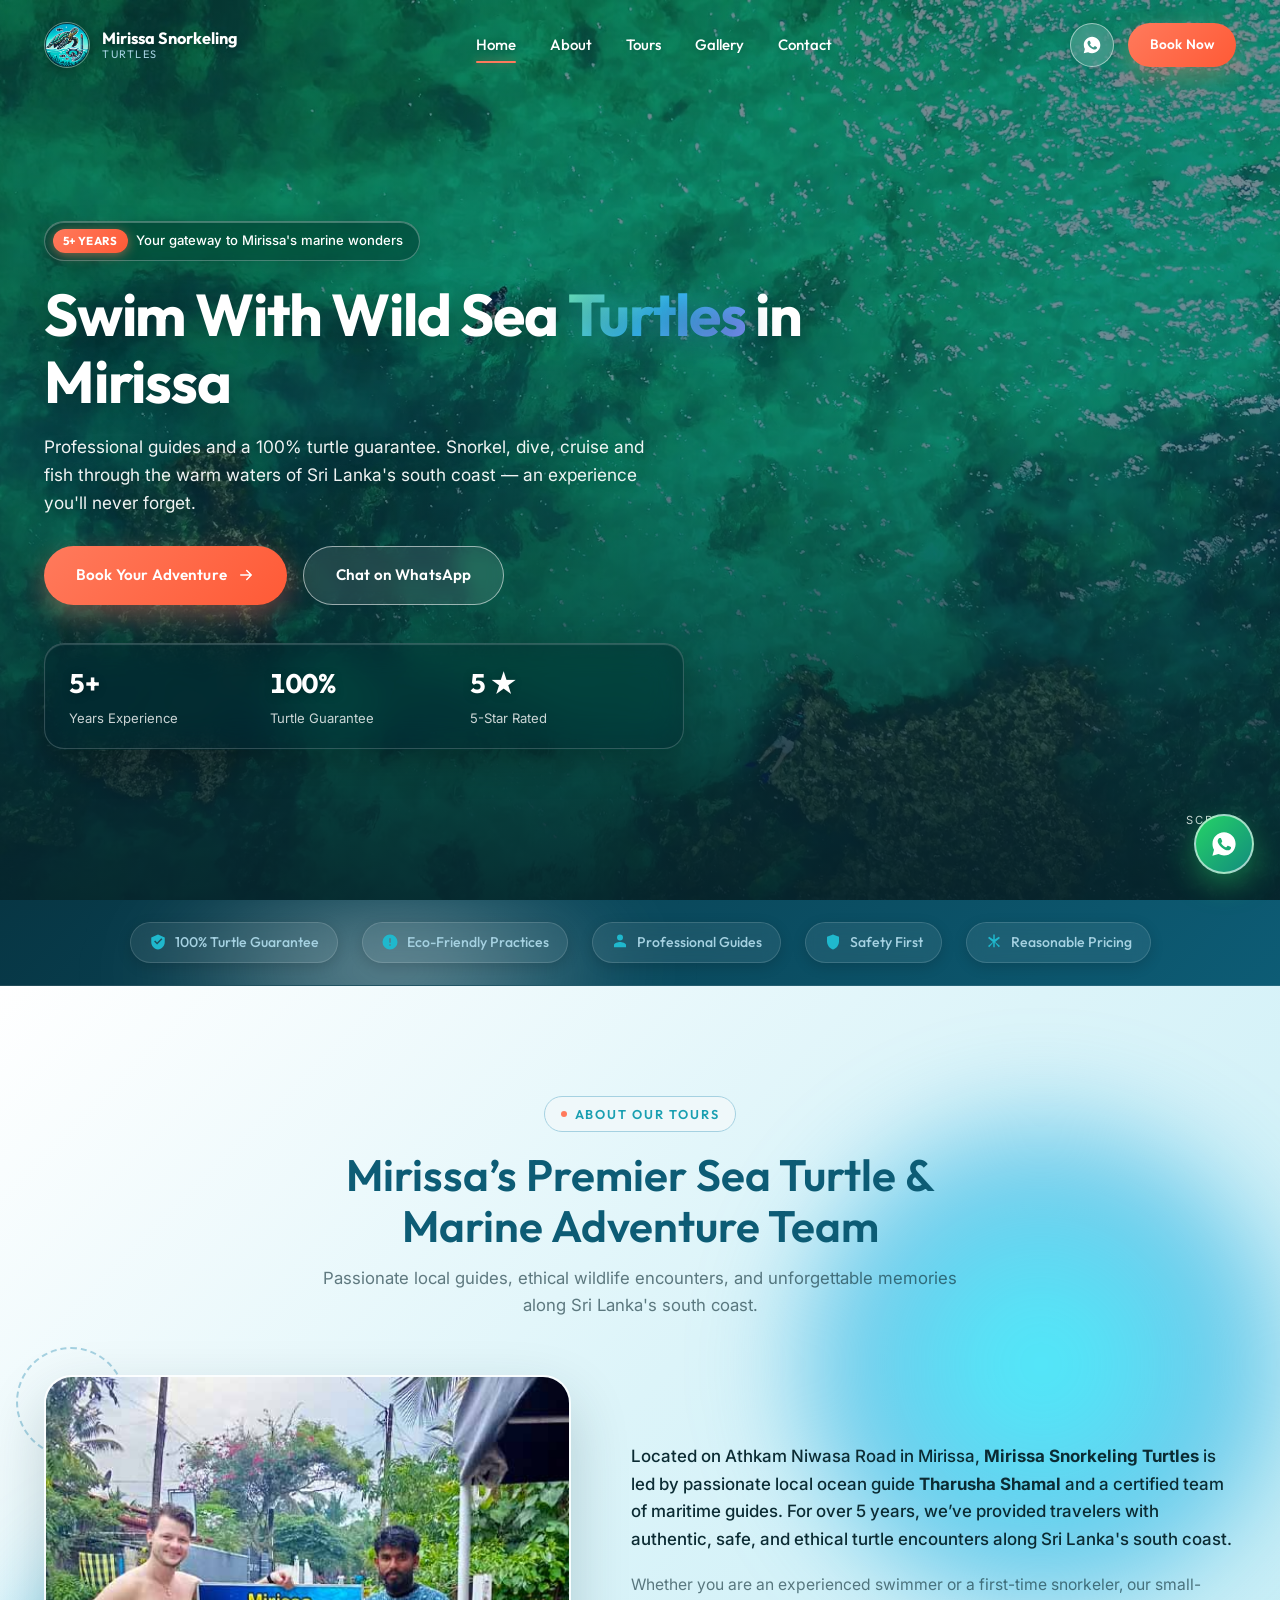
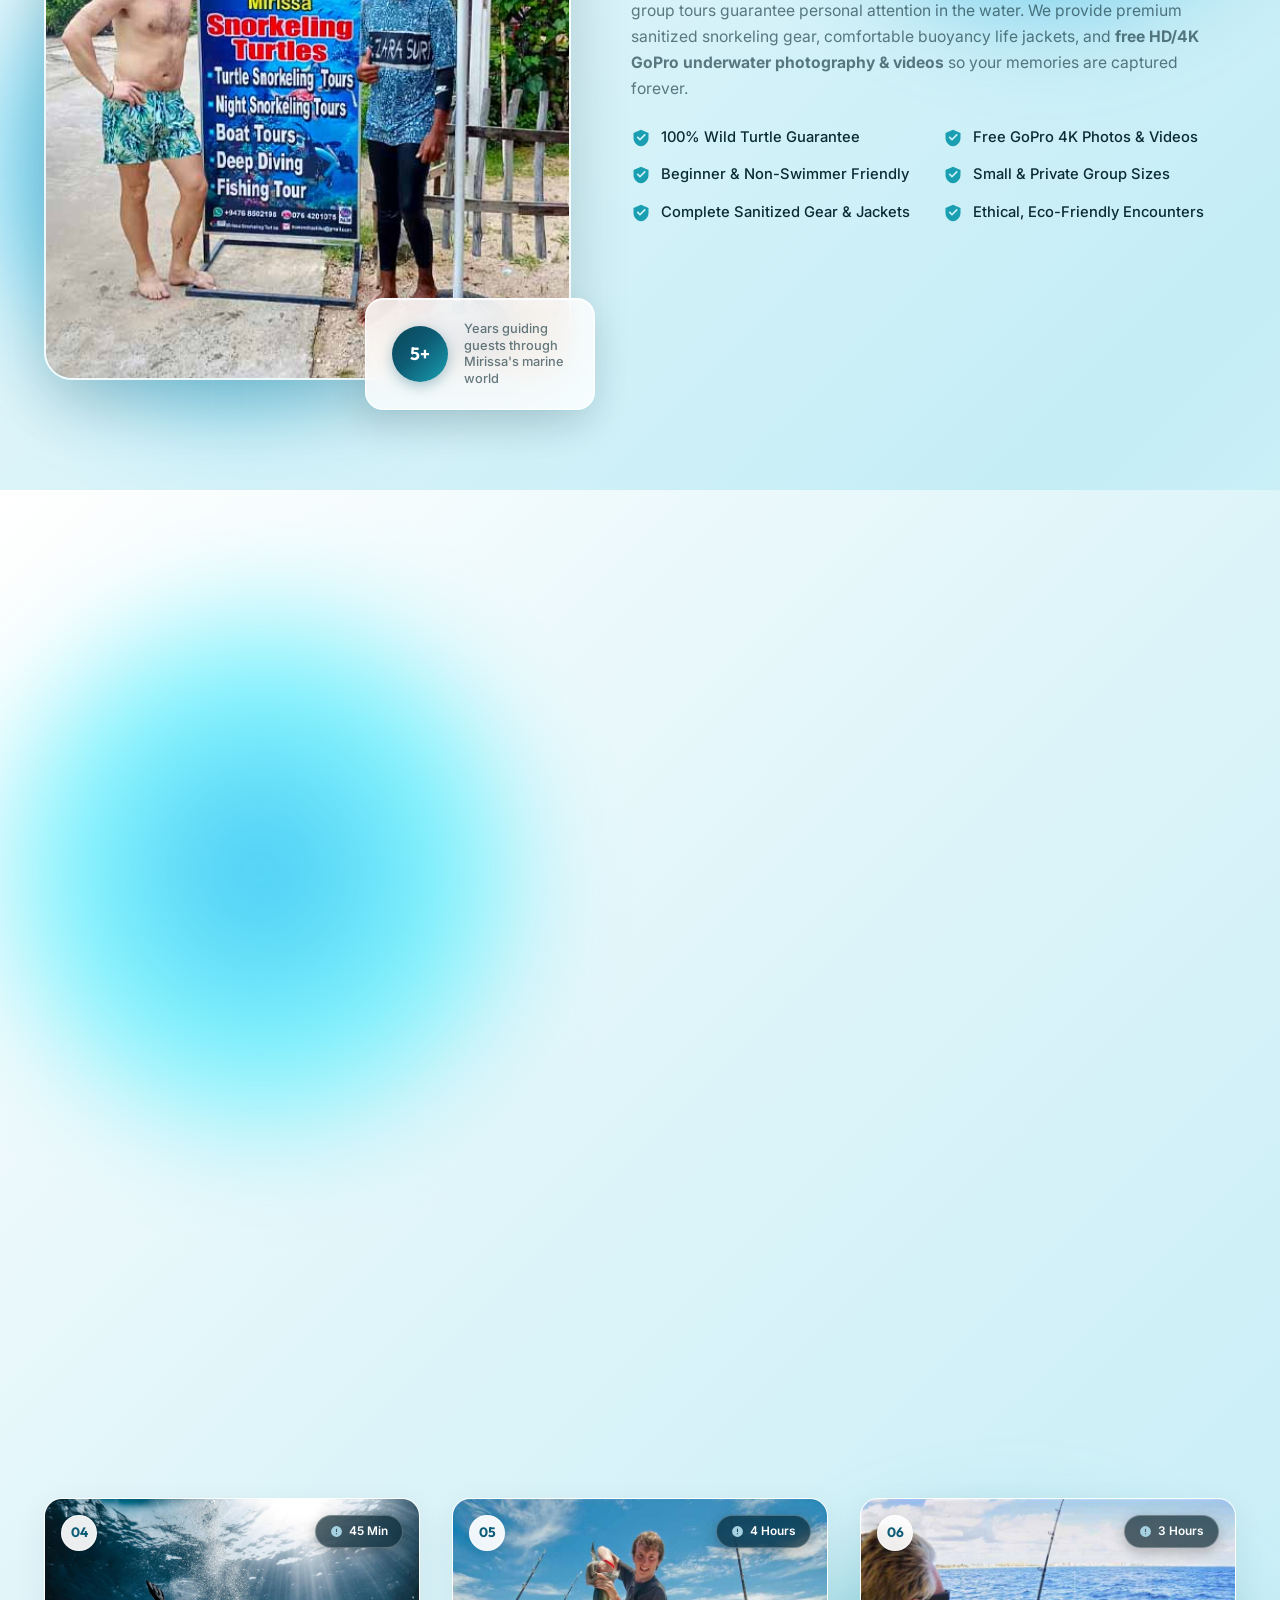
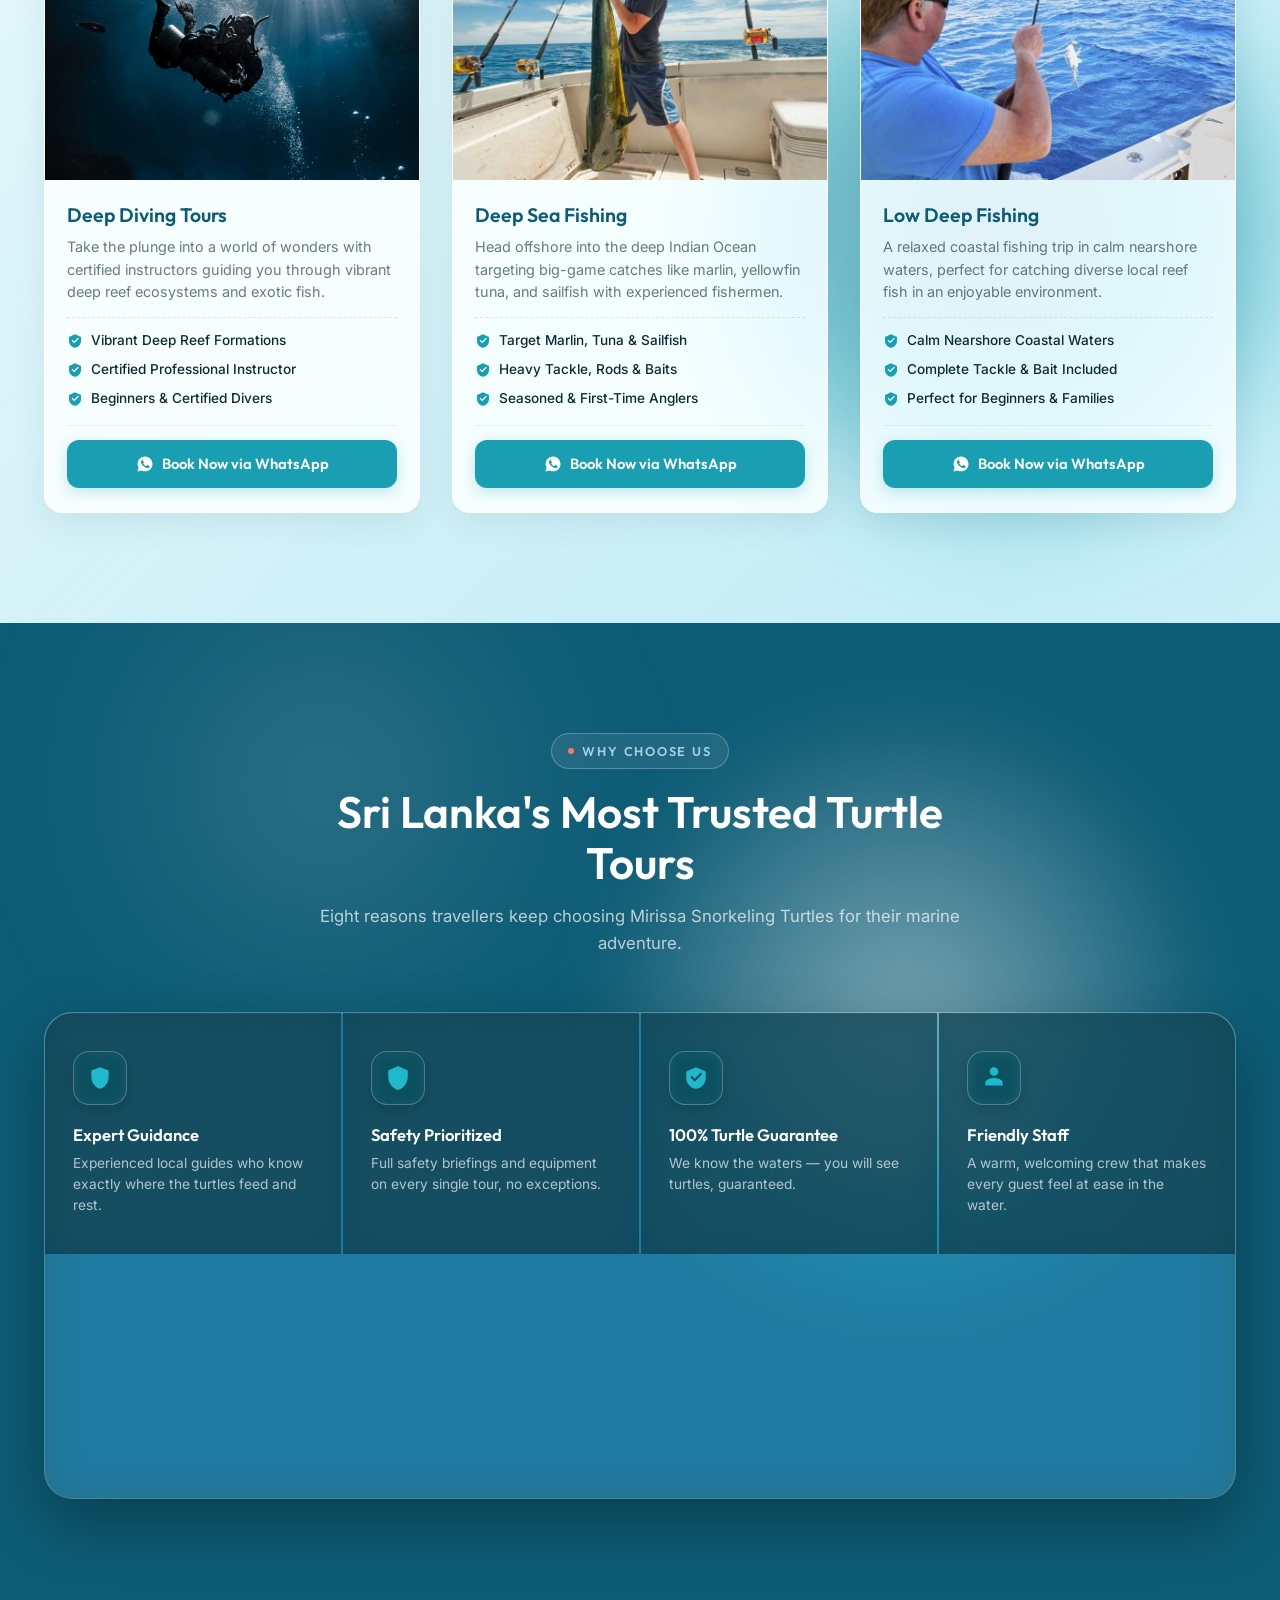
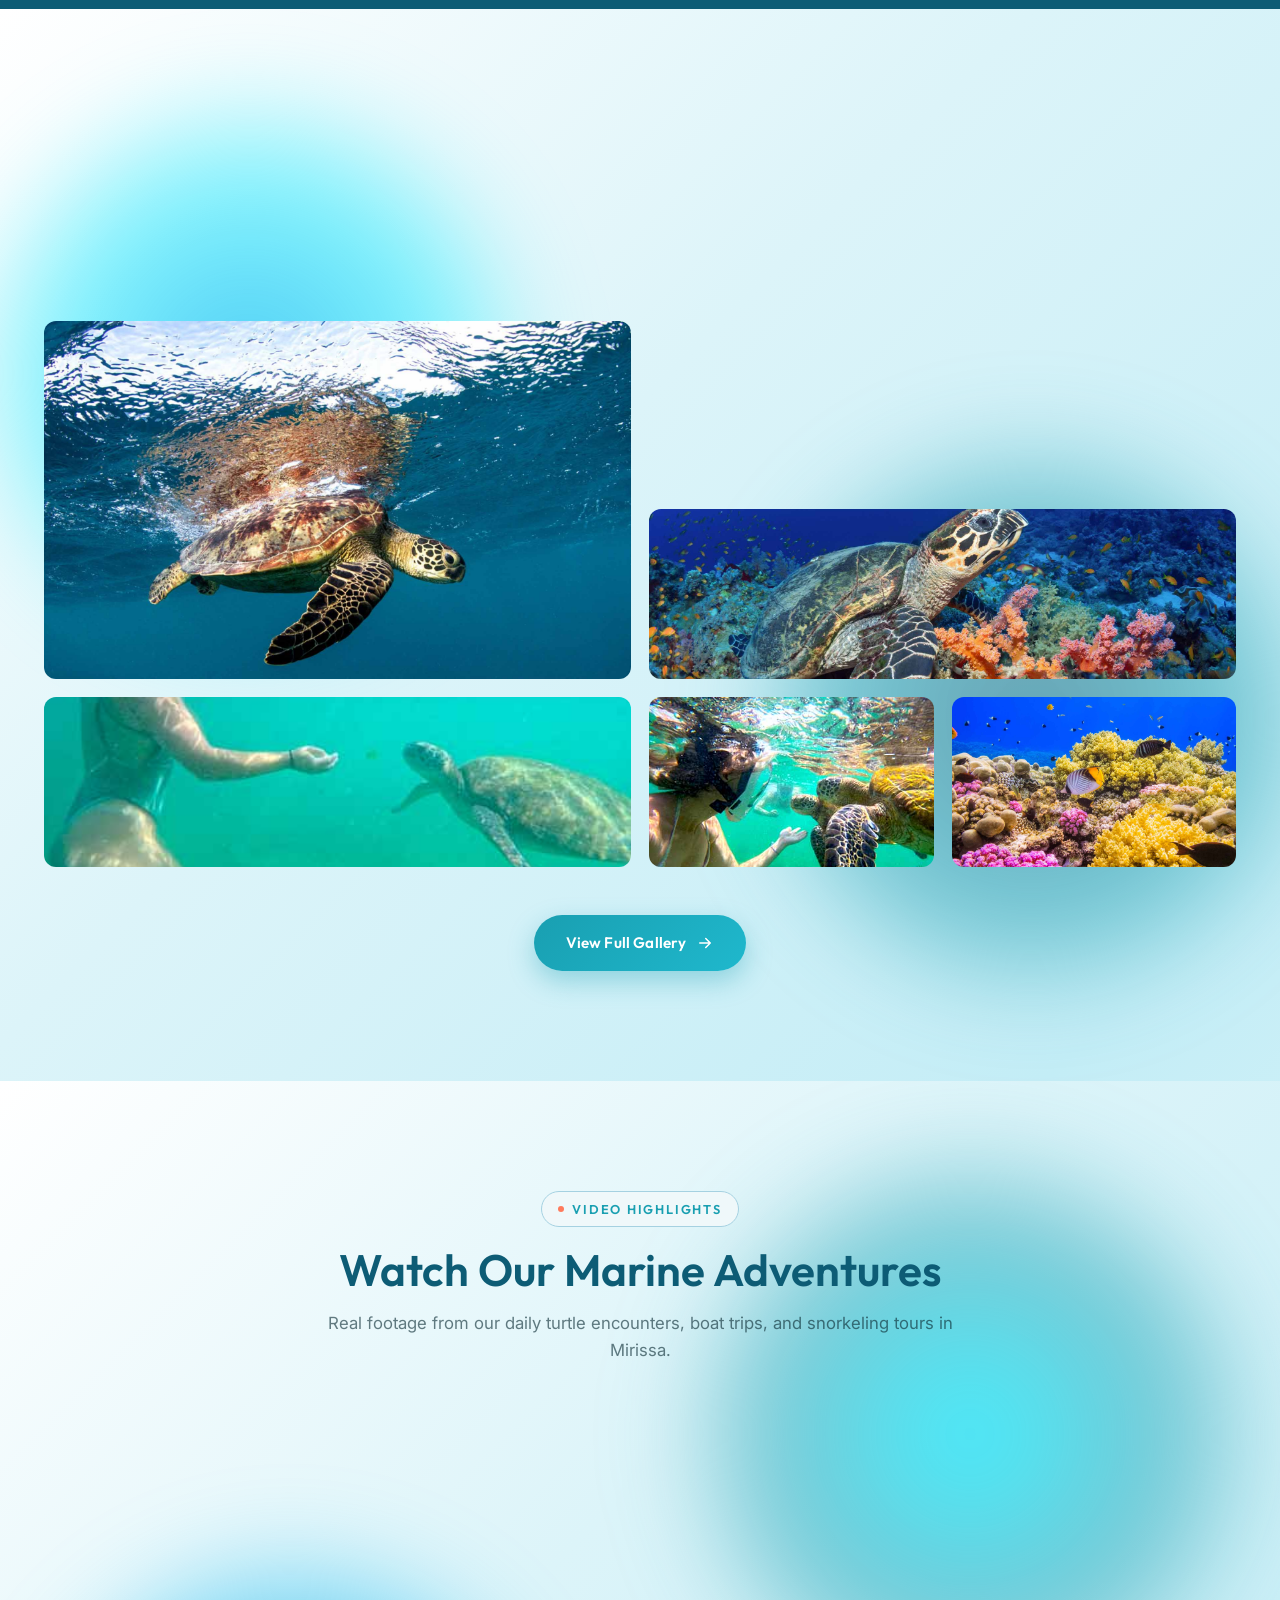
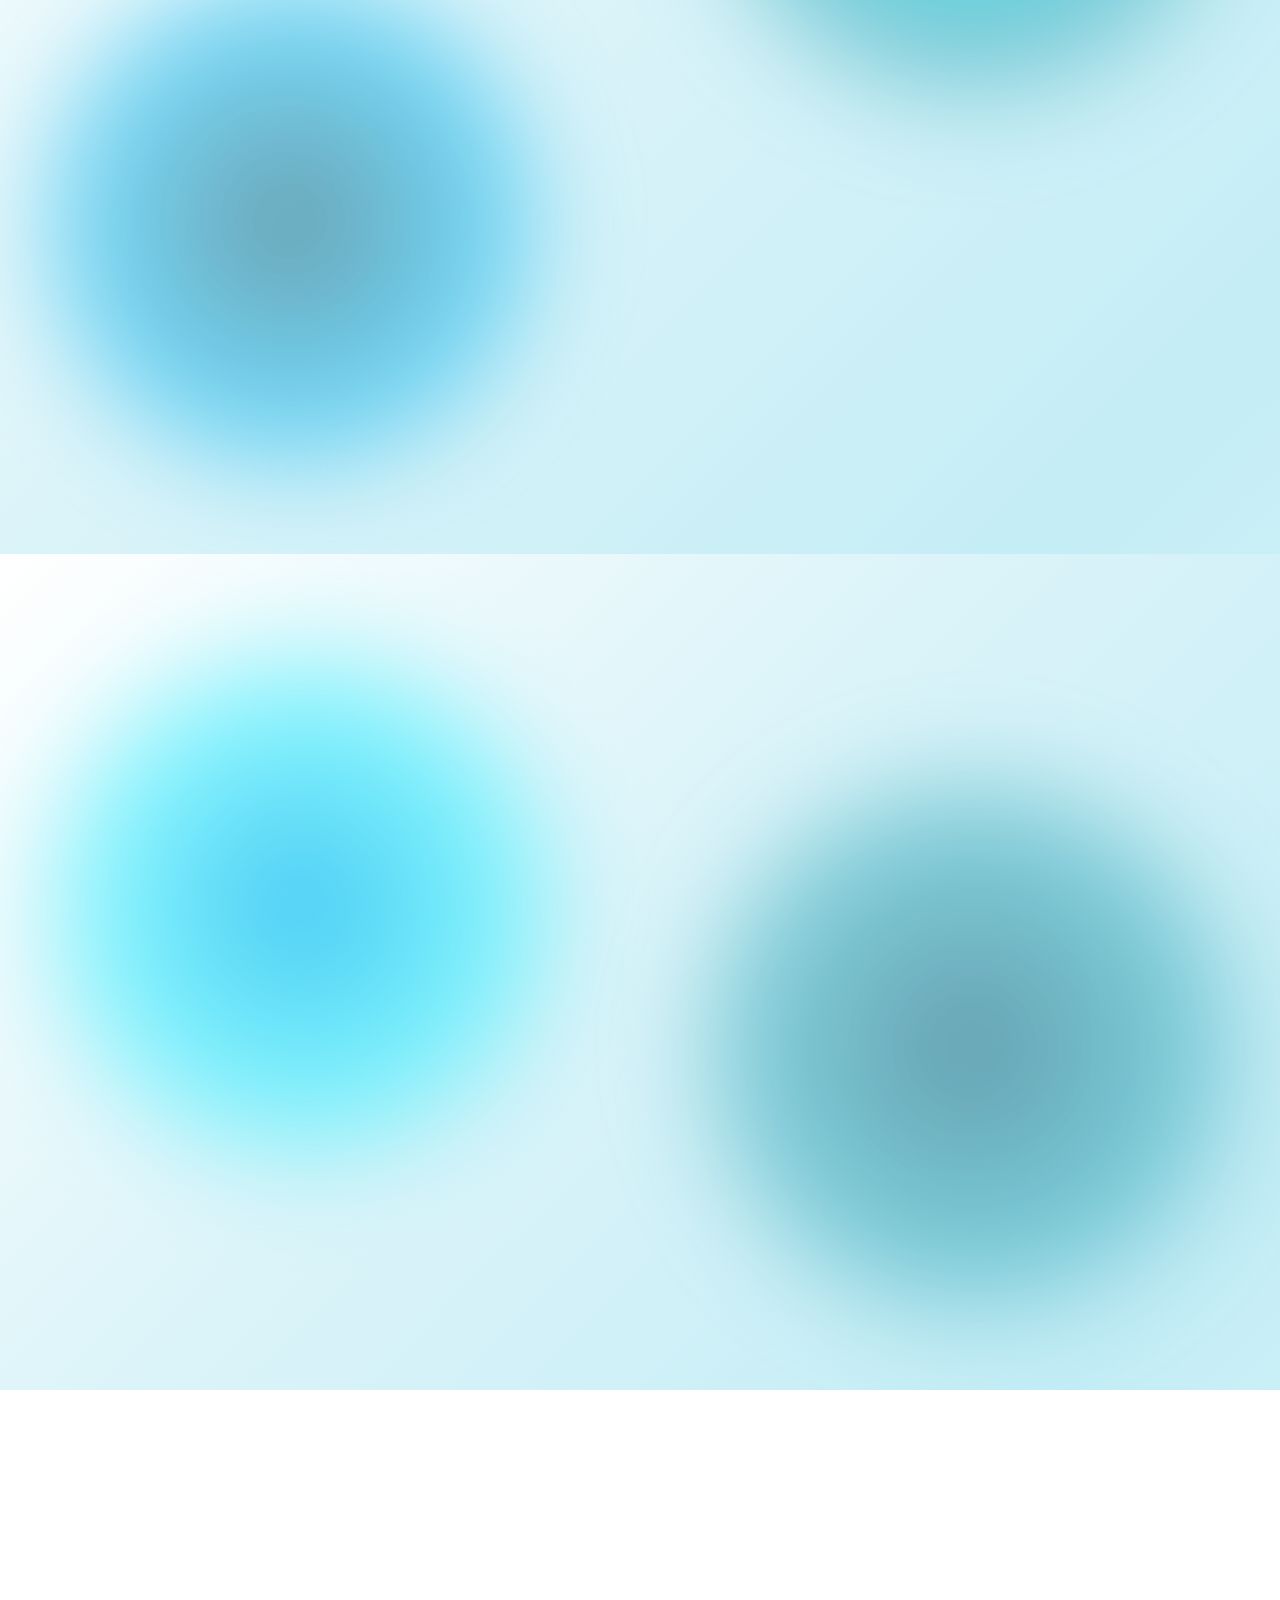
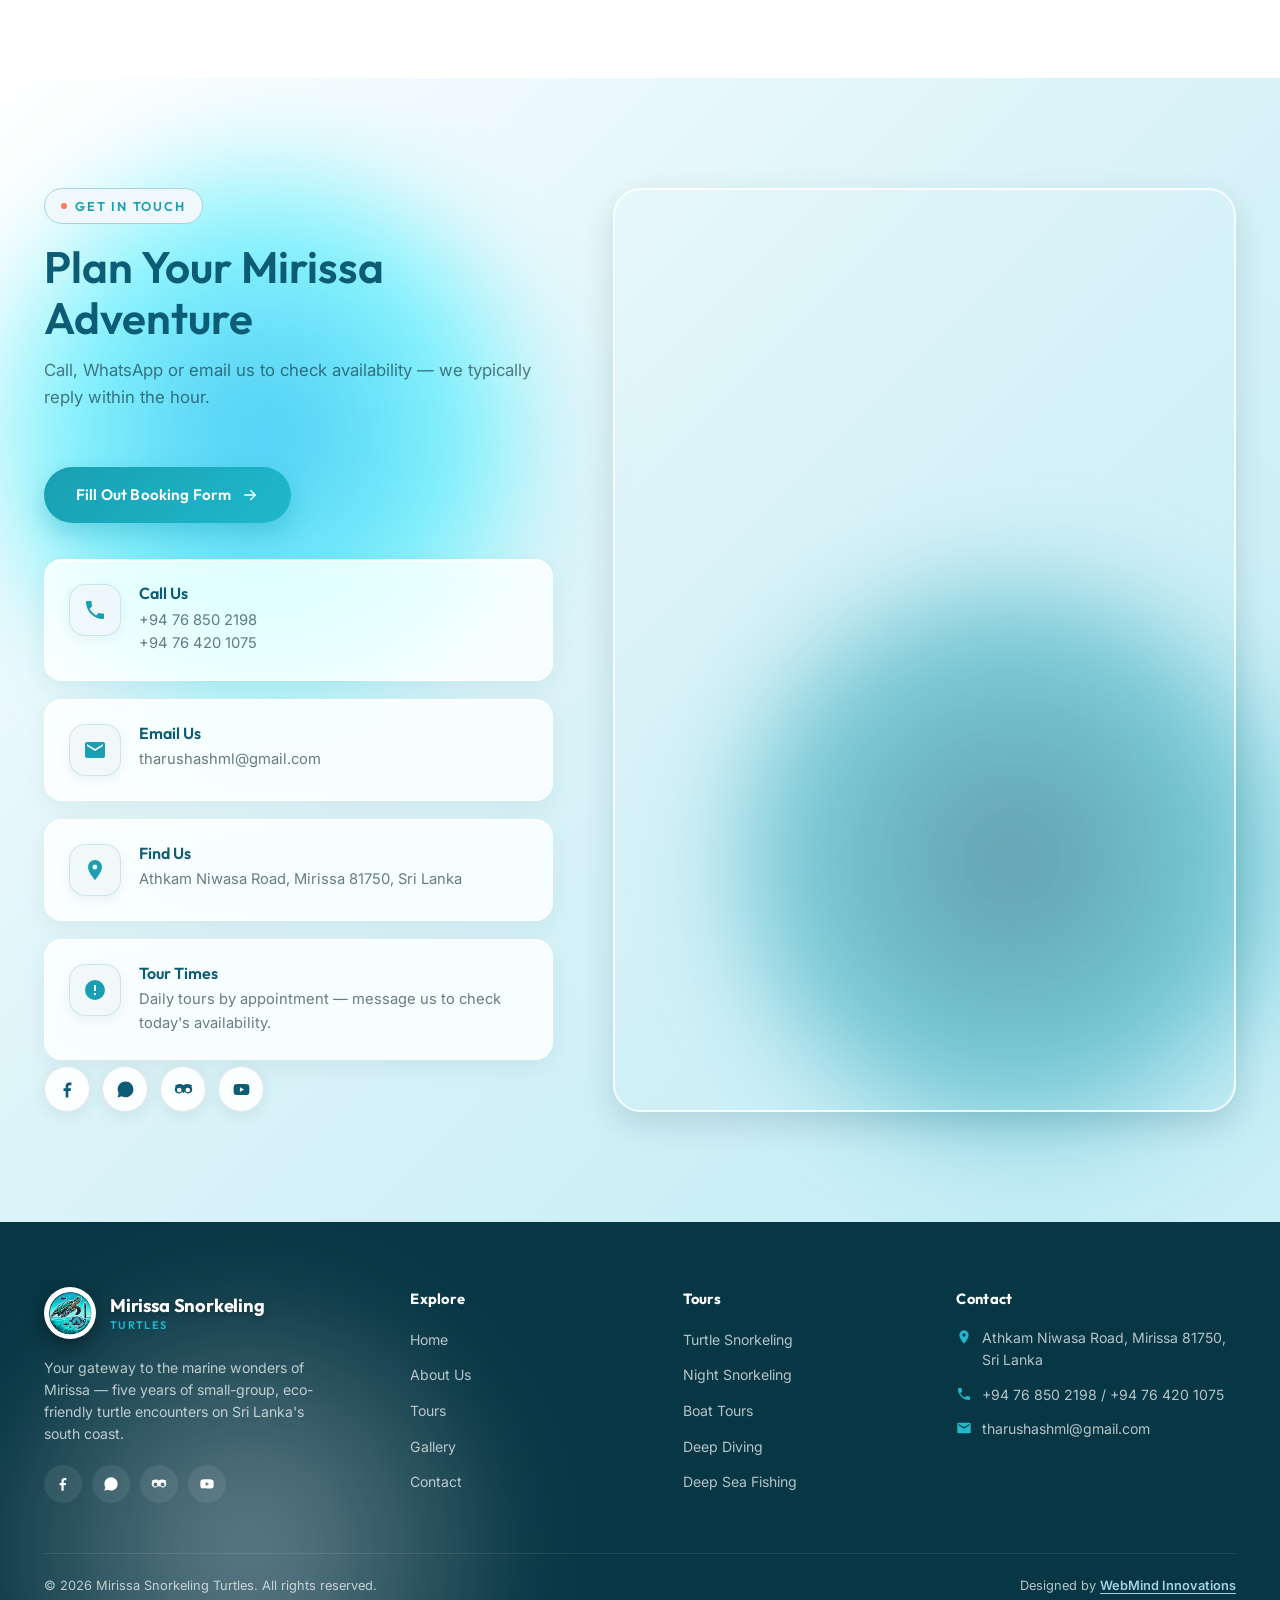
==== index.html @ f2ea3d8a "create new web" ====
<!DOCTYPE html>
<html lang="en">
<head>
<meta charset="UTF-8">
<meta name="viewport" content="width=device-width, initial-scale=1.0">
<title>Mirissa Snorkeling Turtles | Swim With Sea Turtles in Mirissa, Sri Lanka</title>
<meta name="description" content="Swim alongside majestic sea turtles in Mirissa, Sri Lanka. 5+ years experience, small groups, professional guides &amp; a 100% turtle guarantee. Book your snorkeling, diving, boat &amp; fishing tour today.">
<meta name="referrer" content="strict-origin-when-cross-origin">
<link rel="icon" href="img/Mirissa-Snorkeling-Turtles-Logo.png">
<link rel="preconnect" href="https://fonts.googleapis.com">
<link rel="preconnect" href="https://fonts.gstatic.com" crossorigin>
<link href="https://fonts.googleapis.com/css2?family=Inter:wght@400;500;600;700&family=Outfit:wght@500;600;700&display=swap" rel="stylesheet">
<link rel="stylesheet" href="css/style.css">
</head>
<body>

<!-- ============ NAVBAR ============ -->
<header class="navbar" id="navbar">
  <div class="container nav-inner">
    <a href="#home" class="brand">
      <img src="img/Mirissa-Snorkeling-Turtles-Logo.png" alt="Mirissa Snorkeling Turtles logo">
      <span class="brand-text">
        <strong>Mirissa Snorkeling</strong>
        <span>Turtles</span>
      </span>
    </a>

    <nav class="nav-links" id="navLinks">
      <a href="#home">Home</a>
      <a href="#about">About</a>
      <a href="#services">Tours</a>
      <a href="gallery.html">Gallery</a>
      <a href="contact.html">Contact</a>
    </nav>

    <div class="nav-cta">
      <a class="nav-whatsapp" href="https://wa.me/+94768502198?text=Hello%20I%20would%20like%20to%20inquire%20about%20your%20services" target="_blank" rel="noopener" aria-label="Chat on WhatsApp">
        <svg viewBox="0 0 24 24"><path d="M12.04 2C6.58 2 2.13 6.45 2.13 11.91c0 1.75.46 3.45 1.32 4.95L2.05 22l5.25-1.38a9.9 9.9 0 0 0 4.74 1.2h.01c5.46 0 9.91-4.45 9.91-9.91C21.96 6.45 17.5 2 12.04 2Zm5.8 14.02c-.24.68-1.4 1.3-1.93 1.38-.5.08-1.1.11-1.78-.11-.41-.13-.93-.3-1.6-.59-2.82-1.22-4.66-4.06-4.8-4.25-.14-.19-1.15-1.53-1.15-2.92 0-1.39.73-2.07.99-2.35.26-.28.57-.35.76-.35.19 0 .38 0 .55.01.18.01.41-.07.64.49.24.57.81 1.97.88 2.11.07.14.12.31.02.5-.09.19-.14.31-.28.47-.14.16-.29.36-.42.48-.14.14-.29.29-.12.57.16.28.72 1.19 1.55 1.93 1.06.95 1.96 1.24 2.24 1.38.28.14.44.12.61-.07.16-.19.7-.81.89-1.09.19-.28.38-.23.63-.14.26.09 1.65.78 1.93.92.28.14.47.21.53.33.07.12.07.68-.17 1.35Z"/></svg>
      </a>
      <a href="contact.html" class="btn btn-primary btn-sm">Book Now</a>
      <button class="nav-toggle" id="navToggle" aria-label="Toggle menu"><span></span></button>
    </div>
  </div>
</header>

<!-- ============ HERO ============ -->
<section class="hero" id="home">
  <div class="hero-media">
    <video autoplay muted loop playsinline preload="auto" poster="video/hero-poster.jpg" id="heroVideo">
      <source src="video/hero.mp4" type="video/mp4">
    </video>
  </div>
  <div class="container">
    <div class="hero-content">
      <div class="hero-badge"><b>5+ YEARS</b> Your gateway to Mirissa's marine wonders</div>
      <h1>Swim With Wild Sea <em>Turtles</em> in Mirissa</h1>
      <p class="lead">Professional guides and a 100% turtle guarantee. Snorkel, dive, cruise and fish through the warm waters of Sri Lanka's south coast — an experience you'll never forget.</p>
      <div class="hero-actions">
        <a href="contact.html" class="btn btn-primary">Book Your Adventure
          <svg viewBox="0 0 24 24"><path d="M5 12h14M13 6l6 6-6 6" stroke="currentColor" stroke-width="2" fill="none" stroke-linecap="round" stroke-linejoin="round"/></svg>
        </a>
        <a href="https://wa.me/+94768502198?text=Hello%20I%20would%20like%20to%20inquire%20about%20your%20services" target="_blank" rel="noopener" class="btn btn-outline">Chat on WhatsApp</a>
      </div>
      <div class="hero-stats">
        <div class="stat"><strong data-target="5" data-suffix="+">5+</strong><span>Years Experience</span></div>
        <div class="stat"><strong data-target="100" data-suffix="%">100%</strong><span>Turtle Guarantee</span></div>
        <div class="stat"><strong data-target="5.0" data-suffix=" ★">5.0 ★</strong><span>5-Star Rated</span></div>
      </div>
    </div>
  </div>
  <div class="scroll-cue"><span>Scroll</span><span class="line"></span></div>
</section>

<!-- ============ TRUST STRIP ============ -->
<div class="trust-strip">
  <div class="container">
    <div class="item"><svg viewBox="0 0 24 24"><path d="M12 2 3 6v6c0 5 3.8 9.4 9 10 5.2-.6 9-5 9-10V6l-9-4Zm-1.2 13.4L6.8 11.4l1.4-1.4 2.6 2.6 5.6-5.6 1.4 1.4-7 7Z"/></svg>100% Turtle Guarantee</div>
    <div class="item"><svg viewBox="0 0 24 24"><path d="M12 2a10 10 0 1 0 10 10A10 10 0 0 0 12 2Zm1 15h-2v-2h2Zm0-4h-2V7h2Z"/></svg>Eco-Friendly Practices</div>
    <div class="item"><svg viewBox="0 0 24 24"><path d="M12 12c2.7 0 8 1.3 8 4v3H4v-3c0-2.7 5.3-4 8-4Zm0-2a4 4 0 1 1 4-4 4 4 0 0 1-4 4Z"/></svg>Professional Guides</div>
    <div class="item"><svg viewBox="0 0 24 24"><path d="M12 2 4 5v6c0 5.1 3.4 9.7 8 11 4.6-1.3 8-5.9 8-11V5l-8-3Z"/></svg>Safety First</div>
    <div class="item"><svg viewBox="0 0 24 24"><path d="M11 2v6.5L5.6 5 4 6.6l6.5 5.4L4 17.4 5.6 19l5.4-6.5V19h2v-6.5l5.4 6.5 1.6-1.6-6.5-5.4L20 6.6 18.4 5 13 8.5V2Z"/></svg>Reasonable Pricing</div>
  </div>
</div>

<!-- ============ ABOUT ============ -->
<section class="about section-pad" id="about">
  <div class="container">
    <div class="section-head center reveal">
      <div class="eyebrow">About Our Tours</div>
      <h2>Mirissa’s Premier Sea Turtle &amp; Marine Adventure Team</h2>
      <p>Passionate local guides, ethical wildlife encounters, and unforgettable memories along Sri Lanka's south coast.</p>
    </div>

    <div class="about-grid">
      <div class="about-media reveal">
        <div class="ring-deco"></div>
        <div class="frame"><img src="img/about-1.jpg" alt="Guide with guests snorkeling with sea turtles in Mirissa"></div>
        <div class="badge-card">
          <div class="ring" data-target="5" data-suffix="+">5+</div>
          <span>Years guiding guests through Mirissa's marine world</span>
        </div>
      </div>

      <div class="about-body">
        <p class="lead-p reveal reveal-delay-1">Located on Athkam Niwasa Road in Mirissa, <strong>Mirissa Snorkeling Turtles</strong> is led by passionate local ocean guide <strong>Tharusha Shamal</strong> and a certified team of maritime guides. For over 5 years, we’ve provided travelers with authentic, safe, and ethical turtle encounters along Sri Lanka's south coast.</p>

        <p class="reveal reveal-delay-2" style="color:var(--ink-60); margin-bottom:24px; font-size:0.98rem; line-height:1.65;">Whether you are an experienced swimmer or a first-time snorkeler, our small-group tours guarantee personal attention in the water. We provide premium sanitized snorkeling gear, comfortable buoyancy life jackets, and <strong>free HD/4K GoPro underwater photography &amp; videos</strong> so your memories are captured forever.</p>

        <ul class="about-list reveal reveal-delay-3">
          <li><svg viewBox="0 0 24 24"><path d="M12 2 3 6v6c0 5 3.8 9.4 9 10 5.2-.6 9-5 9-10V6l-9-4Zm-1.2 13.4L6.8 11.4l1.4-1.4 2.6 2.6 5.6-5.6 1.4 1.4-7 7Z"/></svg>100% Wild Turtle Guarantee</li>
          <li><svg viewBox="0 0 24 24"><path d="M12 2 3 6v6c0 5 3.8 9.4 9 10 5.2-.6 9-5 9-10V6l-9-4Zm-1.2 13.4L6.8 11.4l1.4-1.4 2.6 2.6 5.6-5.6 1.4 1.4-7 7Z"/></svg>Free GoPro 4K Photos &amp; Videos</li>
          <li><svg viewBox="0 0 24 24"><path d="M12 2 3 6v6c0 5 3.8 9.4 9 10 5.2-.6 9-5 9-10V6l-9-4Zm-1.2 13.4L6.8 11.4l1.4-1.4 2.6 2.6 5.6-5.6 1.4 1.4-7 7Z"/></svg>Beginner &amp; Non-Swimmer Friendly</li>
          <li><svg viewBox="0 0 24 24"><path d="M12 2 3 6v6c0 5 3.8 9.4 9 10 5.2-.6 9-5 9-10V6l-9-4Zm-1.2 13.4L6.8 11.4l1.4-1.4 2.6 2.6 5.6-5.6 1.4 1.4-7 7Z"/></svg>Small &amp; Private Group Sizes</li>
          <li><svg viewBox="0 0 24 24"><path d="M12 2 3 6v6c0 5 3.8 9.4 9 10 5.2-.6 9-5 9-10V6l-9-4Zm-1.2 13.4L6.8 11.4l1.4-1.4 2.6 2.6 5.6-5.6 1.4 1.4-7 7Z"/></svg>Complete Sanitized Gear &amp; Jackets</li>
          <li><svg viewBox="0 0 24 24"><path d="M12 2 3 6v6c0 5 3.8 9.4 9 10 5.2-.6 9-5 9-10V6l-9-4Zm-1.2 13.4L6.8 11.4l1.4-1.4 2.6 2.6 5.6-5.6 1.4 1.4-7 7Z"/></svg>Ethical, Eco-Friendly Encounters</li>
        </ul>

        <div class="about-actions reveal reveal-delay-4">
          <a href="#services" class="btn btn-teal">Explore Our Tours</a>
          <a href="https://maps.app.goo.gl/ZewMtkXMhw93Hzzp9" target="_blank" rel="noopener" class="btn btn-outline-dark">
            <svg viewBox="0 0 24 24" style="width:18px; height:18px; fill:#EA4335;"><path d="M12 2C8.13 2 5 5.13 5 9c0 5.25 7 13 7 13s7-7.75 7-13c0-3.87-3.13-7-7-7zm0 9.5c-1.38 0-2.5-1.12-2.5-2.5s1.12-2.5 2.5-2.5 2.5 1.12 2.5 2.5-1.12 2.5-2.5 2.5z"/></svg>
            Google Maps Profile
          </a>
        </div>
      </div>
    </div>
  </div>
</section>

<!-- ============ SERVICES ============ -->
<section class="services section-pad" id="services">
  <div class="container">
    <div class="section-head center reveal">
      <div class="eyebrow">What We Offer</div>
      <h2>Tours &amp; Experiences</h2>
      <p>Six ways to experience the marine wonders of Mirissa, from gentle turtle snorkels to deep-sea fishing charters.</p>
    </div>

    <div class="service-grid">
      <!-- Tour 1 -->
      <article class="service-card reveal">
        <div class="service-media">
          <span class="service-num">01</span>
          <span class="service-duration"><svg viewBox="0 0 24 24"><path d="M12 2a10 10 0 1 0 10 10A10 10 0 0 0 12 2Zm1 15h-2v-2h2Zm0-4h-2V7h2Z"/></svg>2 Hours</span>
          <img src="img/service-1-Turtle-Snorkeling-Tours.jpg" alt="Turtle Snorkeling Tour in Mirissa">
        </div>
        <div class="service-body">
          <h3>Turtle Snorkeling Tours</h3>
          <p>Experience the thrill of swimming alongside majestic sea turtles in their natural habitat off Mirissa beach with vibrant coral reefs and tropical fish.</p>
          <ul class="service-features">
            <li><svg viewBox="0 0 24 24"><path d="M12 2 3 6v6c0 5 3.8 9.4 9 10 5.2-.6 9-5 9-10V6l-9-4Zm-1.2 13.4L6.8 11.4l1.4-1.4 2.6 2.6 5.6-5.6 1.4 1.4-7 7Z"/></svg>100% Wild Turtle Guarantee</li>
            <li><svg viewBox="0 0 24 24"><path d="M12 2 3 6v6c0 5 3.8 9.4 9 10 5.2-.6 9-5 9-10V6l-9-4Zm-1.2 13.4L6.8 11.4l1.4-1.4 2.6 2.6 5.6-5.6 1.4 1.4-7 7Z"/></svg>Free 4K GoPro Photos &amp; Videos</li>
            <li><svg viewBox="0 0 24 24"><path d="M12 2 3 6v6c0 5 3.8 9.4 9 10 5.2-.6 9-5 9-10V6l-9-4Zm-1.2 13.4L6.8 11.4l1.4-1.4 2.6 2.6 5.6-5.6 1.4 1.4-7 7Z"/></svg>Beginner &amp; Non-Swimmer Friendly</li>
          </ul>
          <div class="service-actions">
            <a href="https://wa.me/+94768502198?text=Hello%20Mirissa%20Snorkeling%20Turtles%2C%20I%20would%20like%20to%20book%20the%20Turtle%20Snorkeling%20Tour%20(2%20Hours).%20Please%20let%20me%20know%20availability%20and%20rates." target="_blank" rel="noopener" class="service-btn-book">
              <svg viewBox="0 0 24 24"><path d="M12.04 2C6.58 2 2.13 6.45 2.13 11.91c0 1.75.46 3.45 1.32 4.95L2.05 22l5.25-1.38a9.9 9.9 0 0 0 4.74 1.2h.01c5.46 0 9.91-4.45 9.91-9.91C21.96 6.45 17.5 2 12.04 2Zm5.8 14.02c-.24.68-1.4 1.3-1.93 1.38-.5.08-1.1.11-1.78-.11-.41-.13-.93-.3-1.6-.59-2.82-1.22-4.66-4.06-4.8-4.25-.14-.19-1.15-1.53-1.15-2.92 0-1.39.73-2.07.99-2.35.26-.28.57-.35.76-.35.19 0 .38 0 .55.01.18.01.41-.07.64.49.24.57.81 1.97.88 2.11.07.14.12.31.02.5-.09.19-.14.31-.28.47-.14.16-.29.36-.42.48-.14.14-.29.29-.12.57.16.28.72 1.19 1.55 1.93 1.06.95 1.96 1.24 2.24 1.38.28.14.44.12.61-.07.16-.19.7-.81.89-1.09.19-.28.38-.23.63-.14.26.09 1.65.78 1.93.92.28.14.47.21.53.33.07.12.07.68-.17 1.35Z"/></svg>
              Book Now via WhatsApp
            </a>
          </div>
        </div>
      </article>

      <!-- Tour 2 -->
      <article class="service-card reveal reveal-delay-1">
        <div class="service-media">
          <span class="service-num">02</span>
          <span class="service-duration"><svg viewBox="0 0 24 24"><path d="M12 2a10 10 0 1 0 10 10A10 10 0 0 0 12 2Zm1 15h-2v-2h2Zm0-4h-2V7h2Z"/></svg>2 Hours</span>
          <img src="img/service-2-Night-Snorkeling-Tours.jpg" alt="Night Snorkeling Tour in Mirissa">
        </div>
        <div class="service-body">
          <h3>Night Snorkeling Tours</h3>
          <p>Discover a whole new world beneath the waves as the sun sets and glowing bioluminescent plankton illuminate nocturnal marine life.</p>
          <ul class="service-features">
            <li><svg viewBox="0 0 24 24"><path d="M12 2 3 6v6c0 5 3.8 9.4 9 10 5.2-.6 9-5 9-10V6l-9-4Zm-1.2 13.4L6.8 11.4l1.4-1.4 2.6 2.6 5.6-5.6 1.4 1.4-7 7Z"/></svg>Bioluminescent Plankton Glow</li>
            <li><svg viewBox="0 0 24 24"><path d="M12 2 3 6v6c0 5 3.8 9.4 9 10 5.2-.6 9-5 9-10V6l-9-4Zm-1.2 13.4L6.8 11.4l1.4-1.4 2.6 2.6 5.6-5.6 1.4 1.4-7 7Z"/></svg>Underwater Torches &amp; Gear</li>
            <li><svg viewBox="0 0 24 24"><path d="M12 2 3 6v6c0 5 3.8 9.4 9 10 5.2-.6 9-5 9-10V6l-9-4Zm-1.2 13.4L6.8 11.4l1.4-1.4 2.6 2.6 5.6-5.6 1.4 1.4-7 7Z"/></svg>Expert Night Guide Escort</li>
          </ul>
          <div class="service-actions">
            <a href="https://wa.me/+94768502198?text=Hello%20Mirissa%20Snorkeling%20Turtles%2C%20I%20would%20like%20to%20book%20the%20Night%20Snorkeling%20Tour%20(2%20Hours).%20Please%20let%20me%20know%20availability%20and%20rates." target="_blank" rel="noopener" class="service-btn-book">
              <svg viewBox="0 0 24 24"><path d="M12.04 2C6.58 2 2.13 6.45 2.13 11.91c0 1.75.46 3.45 1.32 4.95L2.05 22l5.25-1.38a9.9 9.9 0 0 0 4.74 1.2h.01c5.46 0 9.91-4.45 9.91-9.91C21.96 6.45 17.5 2 12.04 2Zm5.8 14.02c-.24.68-1.4 1.3-1.93 1.38-.5.08-1.1.11-1.78-.11-.41-.13-.93-.3-1.6-.59-2.82-1.22-4.66-4.06-4.8-4.25-.14-.19-1.15-1.53-1.15-2.92 0-1.39.73-2.07.99-2.35.26-.28.57-.35.76-.35.19 0 .38 0 .55.01.18.01.41-.07.64.49.24.57.81 1.97.88 2.11.07.14.12.31.02.5-.09.19-.14.31-.28.47-.14.16-.29.36-.42.48-.14.14-.29.29-.12.57.16.28.72 1.19 1.55 1.93 1.06.95 1.96 1.24 2.24 1.38.28.14.44.12.61-.07.16-.19.7-.81.89-1.09.19-.28.38-.23.63-.14.26.09 1.65.78 1.93.92.28.14.47.21.53.33.07.12.07.68-.17 1.35Z"/></svg>
              Book Now via WhatsApp
            </a>
          </div>
        </div>
      </article>

      <!-- Tour 3 -->
      <article class="service-card reveal reveal-delay-2">
        <div class="service-media">
          <span class="service-num">03</span>
          <span class="service-duration"><svg viewBox="0 0 24 24"><path d="M12 2a10 10 0 1 0 10 10A10 10 0 0 0 12 2Zm1 15h-2v-2h2Zm0-4h-2V7h2Z"/></svg>3 Hours</span>
          <img src="img/service-3-Boat-Tours.jpg" alt="Boat Tour along the Mirissa coast">
        </div>
        <div class="service-body">
          <h3>Coastal Boat Tours</h3>
          <p>Cruise along the scenic coastline, take in breathtaking panoramic views, and discover hidden coves with our knowledgeable local crew.</p>
          <ul class="service-features">
            <li><svg viewBox="0 0 24 24"><path d="M12 2 3 6v6c0 5 3.8 9.4 9 10 5.2-.6 9-5 9-10V6l-9-4Zm-1.2 13.4L6.8 11.4l1.4-1.4 2.6 2.6 5.6-5.6 1.4 1.4-7 7Z"/></svg>Scenic Coastal Cruise</li>
            <li><svg viewBox="0 0 24 24"><path d="M12 2 3 6v6c0 5 3.8 9.4 9 10 5.2-.6 9-5 9-10V6l-9-4Zm-1.2 13.4L6.8 11.4l1.4-1.4 2.6 2.6 5.6-5.6 1.4 1.4-7 7Z"/></svg>Marine Life &amp; Sightseeing</li>
            <li><svg viewBox="0 0 24 24"><path d="M12 2 3 6v6c0 5 3.8 9.4 9 10 5.2-.6 9-5 9-10V6l-9-4Zm-1.2 13.4L6.8 11.4l1.4-1.4 2.6 2.6 5.6-5.6 1.4 1.4-7 7Z"/></svg>Ideal for Families &amp; Groups</li>
          </ul>
          <div class="service-actions">
            <a href="https://wa.me/+94768502198?text=Hello%20Mirissa%20Snorkeling%20Turtles%2C%20I%20would%20like%20to%20book%20the%20Coastal%20Boat%20Tour%20(3%20Hours).%20Please%20let%20me%20know%20availability%20and%20rates." target="_blank" rel="noopener" class="service-btn-book">
              <svg viewBox="0 0 24 24"><path d="M12.04 2C6.58 2 2.13 6.45 2.13 11.91c0 1.75.46 3.45 1.32 4.95L2.05 22l5.25-1.38a9.9 9.9 0 0 0 4.74 1.2h.01c5.46 0 9.91-4.45 9.91-9.91C21.96 6.45 17.5 2 12.04 2Zm5.8 14.02c-.24.68-1.4 1.3-1.93 1.38-.5.08-1.1.11-1.78-.11-.41-.13-.93-.3-1.6-.59-2.82-1.22-4.66-4.06-4.8-4.25-.14-.19-1.15-1.53-1.15-2.92 0-1.39.73-2.07.99-2.35.26-.28.57-.35.76-.35.19 0 .38 0 .55.01.18.01.41-.07.64.49.24.57.81 1.97.88 2.11.07.14.12.31.02.5-.09.19-.14.31-.28.47-.14.16-.29.36-.42.48-.14.14-.29.29-.12.57.16.28.72 1.19 1.55 1.93 1.06.95 1.96 1.24 2.24 1.38.28.14.44.12.61-.07.16-.19.7-.81.89-1.09.19-.28.38-.23.63-.14.26.09 1.65.78 1.93.92.28.14.47.21.53.33.07.12.07.68-.17 1.35Z"/></svg>
              Book Now via WhatsApp
            </a>
          </div>
        </div>
      </article>

      <!-- Tour 4 -->
      <article class="service-card reveal">
        <div class="service-media">
          <span class="service-num">04</span>
          <span class="service-duration"><svg viewBox="0 0 24 24"><path d="M12 2a10 10 0 1 0 10 10A10 10 0 0 0 12 2Zm1 15h-2v-2h2Zm0-4h-2V7h2Z"/></svg>45 Min</span>
          <img src="img/service-4-Deep-Diving.jpg" alt="Deep Diving among coral reefs in Mirissa">
        </div>
        <div class="service-body">
          <h3>Deep Diving Tours</h3>
          <p>Take the plunge into a world of wonders with certified instructors guiding you through vibrant deep reef ecosystems and exotic fish.</p>
          <ul class="service-features">
            <li><svg viewBox="0 0 24 24"><path d="M12 2 3 6v6c0 5 3.8 9.4 9 10 5.2-.6 9-5 9-10V6l-9-4Zm-1.2 13.4L6.8 11.4l1.4-1.4 2.6 2.6 5.6-5.6 1.4 1.4-7 7Z"/></svg>Vibrant Deep Reef Formations</li>
            <li><svg viewBox="0 0 24 24"><path d="M12 2 3 6v6c0 5 3.8 9.4 9 10 5.2-.6 9-5 9-10V6l-9-4Zm-1.2 13.4L6.8 11.4l1.4-1.4 2.6 2.6 5.6-5.6 1.4 1.4-7 7Z"/></svg>Certified Professional Instructor</li>
            <li><svg viewBox="0 0 24 24"><path d="M12 2 3 6v6c0 5 3.8 9.4 9 10 5.2-.6 9-5 9-10V6l-9-4Zm-1.2 13.4L6.8 11.4l1.4-1.4 2.6 2.6 5.6-5.6 1.4 1.4-7 7Z"/></svg>Beginners &amp; Certified Divers</li>
          </ul>
          <div class="service-actions">
            <a href="https://wa.me/+94768502198?text=Hello%20Mirissa%20Snorkeling%20Turtles%2C%20I%20would%20like%20to%20book%20the%20Deep%20Diving%20Tour%20(45%20Min).%20Please%20let%20me%20know%20availability%20and%20rates." target="_blank" rel="noopener" class="service-btn-book">
              <svg viewBox="0 0 24 24"><path d="M12.04 2C6.58 2 2.13 6.45 2.13 11.91c0 1.75.46 3.45 1.32 4.95L2.05 22l5.25-1.38a9.9 9.9 0 0 0 4.74 1.2h.01c5.46 0 9.91-4.45 9.91-9.91C21.96 6.45 17.5 2 12.04 2Zm5.8 14.02c-.24.68-1.4 1.3-1.93 1.38-.5.08-1.1.11-1.78-.11-.41-.13-.93-.3-1.6-.59-2.82-1.22-4.66-4.06-4.8-4.25-.14-.19-1.15-1.53-1.15-2.92 0-1.39.73-2.07.99-2.35.26-.28.57-.35.76-.35.19 0 .38 0 .55.01.18.01.41-.07.64.49.24.57.81 1.97.88 2.11.07.14.12.31.02.5-.09.19-.14.31-.28.47-.14.16-.29.36-.42.48-.14.14-.29.29-.12.57.16.28.72 1.19 1.55 1.93 1.06.95 1.96 1.24 2.24 1.38.28.14.44.12.61-.07.16-.19.7-.81.89-1.09.19-.28.38-.23.63-.14.26.09 1.65.78 1.93.92.28.14.47.21.53.33.07.12.07.68-.17 1.35Z"/></svg>
              Book Now via WhatsApp
            </a>
          </div>
        </div>
      </article>

      <!-- Tour 5 -->
      <article class="service-card reveal reveal-delay-1">
        <div class="service-media">
          <span class="service-num">05</span>
          <span class="service-duration"><svg viewBox="0 0 24 24"><path d="M12 2a10 10 0 1 0 10 10A10 10 0 0 0 12 2Zm1 15h-2v-2h2Zm0-4h-2V7h2Z"/></svg>4 Hours</span>
          <img src="img/service-5-Deep-Fishing.jpg" alt="Deep Sea Fishing charter in Mirissa">
        </div>
        <div class="service-body">
          <h3>Deep Sea Fishing</h3>
          <p>Head offshore into the deep Indian Ocean targeting big-game catches like marlin, yellowfin tuna, and sailfish with experienced fishermen.</p>
          <ul class="service-features">
            <li><svg viewBox="0 0 24 24"><path d="M12 2 3 6v6c0 5 3.8 9.4 9 10 5.2-.6 9-5 9-10V6l-9-4Zm-1.2 13.4L6.8 11.4l1.4-1.4 2.6 2.6 5.6-5.6 1.4 1.4-7 7Z"/></svg>Target Marlin, Tuna &amp; Sailfish</li>
            <li><svg viewBox="0 0 24 24"><path d="M12 2 3 6v6c0 5 3.8 9.4 9 10 5.2-.6 9-5 9-10V6l-9-4Zm-1.2 13.4L6.8 11.4l1.4-1.4 2.6 2.6 5.6-5.6 1.4 1.4-7 7Z"/></svg>Heavy Tackle, Rods &amp; Baits</li>
            <li><svg viewBox="0 0 24 24"><path d="M12 2 3 6v6c0 5 3.8 9.4 9 10 5.2-.6 9-5 9-10V6l-9-4Zm-1.2 13.4L6.8 11.4l1.4-1.4 2.6 2.6 5.6-5.6 1.4 1.4-7 7Z"/></svg>Seasoned &amp; First-Time Anglers</li>
          </ul>
          <div class="service-actions">
            <a href="https://wa.me/+94768502198?text=Hello%20Mirissa%20Snorkeling%20Turtles%2C%20I%20would%20like%20to%20book%20the%20Deep%20Sea%20Fishing%20Charter%20(4%20Hours).%20Please%20let%20me%20know%20availability%20and%20rates." target="_blank" rel="noopener" class="service-btn-book">
              <svg viewBox="0 0 24 24"><path d="M12.04 2C6.58 2 2.13 6.45 2.13 11.91c0 1.75.46 3.45 1.32 4.95L2.05 22l5.25-1.38a9.9 9.9 0 0 0 4.74 1.2h.01c5.46 0 9.91-4.45 9.91-9.91C21.96 6.45 17.5 2 12.04 2Zm5.8 14.02c-.24.68-1.4 1.3-1.93 1.38-.5.08-1.1.11-1.78-.11-.41-.13-.93-.3-1.6-.59-2.82-1.22-4.66-4.06-4.8-4.25-.14-.19-1.15-1.53-1.15-2.92 0-1.39.73-2.07.99-2.35.26-.28.57-.35.76-.35.19 0 .38 0 .55.01.18.01.41-.07.64.49.24.57.81 1.97.88 2.11.07.14.12.31.02.5-.09.19-.14.31-.28.47-.14.16-.29.36-.42.48-.14.14-.29.29-.12.57.16.28.72 1.19 1.55 1.93 1.06.95 1.96 1.24 2.24 1.38.28.14.44.12.61-.07.16-.19.7-.81.89-1.09.19-.28.38-.23.63-.14.26.09 1.65.78 1.93.92.28.14.47.21.53.33.07.12.07.68-.17 1.35Z"/></svg>
              Book Now via WhatsApp
            </a>
          </div>
        </div>
      </article>

      <!-- Tour 6 -->
      <article class="service-card reveal reveal-delay-2">
        <div class="service-media">
          <span class="service-num">06</span>
          <span class="service-duration"><svg viewBox="0 0 24 24"><path d="M12 2a10 10 0 1 0 10 10A10 10 0 0 0 12 2Zm1 15h-2v-2h2Zm0-4h-2V7h2Z"/></svg>3 Hours</span>
          <img src="img/service-6-Low-Deep-Fishing.jpg" alt="Low Deep Fishing coastal experience">
        </div>
        <div class="service-body">
          <h3>Low Deep Fishing</h3>
          <p>A relaxed coastal fishing trip in calm nearshore waters, perfect for catching diverse local reef fish in an enjoyable environment.</p>
          <ul class="service-features">
            <li><svg viewBox="0 0 24 24"><path d="M12 2 3 6v6c0 5 3.8 9.4 9 10 5.2-.6 9-5 9-10V6l-9-4Zm-1.2 13.4L6.8 11.4l1.4-1.4 2.6 2.6 5.6-5.6 1.4 1.4-7 7Z"/></svg>Calm Nearshore Coastal Waters</li>
            <li><svg viewBox="0 0 24 24"><path d="M12 2 3 6v6c0 5 3.8 9.4 9 10 5.2-.6 9-5 9-10V6l-9-4Zm-1.2 13.4L6.8 11.4l1.4-1.4 2.6 2.6 5.6-5.6 1.4 1.4-7 7Z"/></svg>Complete Tackle &amp; Bait Included</li>
            <li><svg viewBox="0 0 24 24"><path d="M12 2 3 6v6c0 5 3.8 9.4 9 10 5.2-.6 9-5 9-10V6l-9-4Zm-1.2 13.4L6.8 11.4l1.4-1.4 2.6 2.6 5.6-5.6 1.4 1.4-7 7Z"/></svg>Perfect for Beginners &amp; Families</li>
          </ul>
          <div class="service-actions">
            <a href="https://wa.me/+94768502198?text=Hello%20Mirissa%20Snorkeling%20Turtles%2C%20I%20would%20like%20to%20book%20the%20Low%20Deep%20Fishing%20Tour%20(3%20Hours).%20Please%20let%20me%20know%20availability%20and%20rates." target="_blank" rel="noopener" class="service-btn-book">
              <svg viewBox="0 0 24 24"><path d="M12.04 2C6.58 2 2.13 6.45 2.13 11.91c0 1.75.46 3.45 1.32 4.95L2.05 22l5.25-1.38a9.9 9.9 0 0 0 4.74 1.2h.01c5.46 0 9.91-4.45 9.91-9.91C21.96 6.45 17.5 2 12.04 2Zm5.8 14.02c-.24.68-1.4 1.3-1.93 1.38-.5.08-1.1.11-1.78-.11-.41-.13-.93-.3-1.6-.59-2.82-1.22-4.66-4.06-4.8-4.25-.14-.19-1.15-1.53-1.15-2.92 0-1.39.73-2.07.99-2.35.26-.28.57-.35.76-.35.19 0 .38 0 .55.01.18.01.41-.07.64.49.24.57.81 1.97.88 2.11.07.14.12.31.02.5-.09.19-.14.31-.28.47-.14.16-.29.36-.42.48-.14.14-.29.29-.12.57.16.28.72 1.19 1.55 1.93 1.06.95 1.96 1.24 2.24 1.38.28.14.44.12.61-.07.16-.19.7-.81.89-1.09.19-.28.38-.23.63-.14.26.09 1.65.78 1.93.92.28.14.47.21.53.33.07.12.07.68-.17 1.35Z"/></svg>
              Book Now via WhatsApp
            </a>
          </div>
        </div>
      </article>
    </div>
  </div>
</section>

<!-- ============ WHY CHOOSE US ============ -->
<section class="why section-pad" id="why">
  <div class="container">
    <div class="section-head center reveal">
      <div class="eyebrow">Why Choose Us</div>
      <h2>Sri Lanka's Most Trusted Turtle Tours</h2>
      <p>Eight reasons travellers keep choosing Mirissa Snorkeling Turtles for their marine adventure.</p>
    </div>

    <div class="why-grid">
      <div class="why-item reveal">
        <div class="icon"><svg viewBox="0 0 24 24"><path d="M12 2 4 5v6c0 5.1 3.4 9.7 8 11 4.6-1.3 8-5.9 8-11V5l-8-3Z"/></svg></div>
        <h4>Expert Guidance</h4>
        <p>Experienced local guides who know exactly where the turtles feed and rest.</p>
      </div>
      <div class="why-item reveal reveal-delay-1">
        <div class="icon"><svg viewBox="0 0 24 24"><path d="M12 1 3 5v6c0 5.5 3.8 10.7 9 12 5.2-1.3 9-6.5 9-12V5Z"/></svg></div>
        <h4>Safety Prioritized</h4>
        <p>Full safety briefings and equipment on every single tour, no exceptions.</p>
      </div>
      <div class="why-item reveal reveal-delay-2">
        <div class="icon"><svg viewBox="0 0 24 24"><path d="M12 2 3 6v6c0 5 3.8 9.4 9 10 5.2-.6 9-5 9-10V6l-9-4Zm-1.2 13.4L6.8 11.4l1.4-1.4 2.6 2.6 5.6-5.6 1.4 1.4-7 7Z"/></svg></div>
        <h4>100% Turtle Guarantee</h4>
        <p>We know the waters — you will see turtles, guaranteed.</p>
      </div>
      <div class="why-item reveal reveal-delay-3">
        <div class="icon"><svg viewBox="0 0 24 24"><path d="M12 12c2.7 0 8 1.3 8 4v3H4v-3c0-2.7 5.3-4 8-4Zm0-2a4 4 0 1 1 4-4 4 4 0 0 1-4 4Z"/></svg></div>
        <h4>Friendly Staff</h4>
        <p>A warm, welcoming crew that makes every guest feel at ease in the water.</p>
      </div>
      <div class="why-item reveal">
        <div class="icon"><svg viewBox="0 0 24 24"><path d="M11 2v6.5L5.6 5 4 6.6l6.5 5.4L4 17.4 5.6 19l5.4-6.5V19h2v-6.5l5.4 6.5 1.6-1.6-6.5-5.4L20 6.6 18.4 5 13 8.5V2Z"/></svg></div>
        <h4>Reasonable Pricing</h4>
        <p>Premium experiences without the premium price tag.</p>
      </div>
      <div class="why-item reveal reveal-delay-1">
        <div class="icon"><svg viewBox="0 0 24 24"><path d="M12 2a10 10 0 1 0 10 10A10 10 0 0 0 12 2Zm1 11h-4v-2h2V7h2Z"/></svg></div>
        <h4>Extended Durations</h4>
        <p>Unhurried tours that give you real time in the water with marine life.</p>
      </div>
      <div class="why-item reveal reveal-delay-2">
        <div class="icon"><svg viewBox="0 0 24 24"><path d="M16 11c1.66 0 2.99-1.34 2.99-3S17.66 5 16 5s-3 1.34-3 3 1.34 3 3 3ZM8 11c1.66 0 2.99-1.34 2.99-3S9.66 5 8 5 5 6.34 5 8s1.34 3 3 3Zm0 2c-2.33 0-7 1.17-7 3.5V19h14v-2.5c0-2.33-4.67-3.5-7-3.5Zm8 0c-.29 0-.62.02-.97.05 1.16.84 1.97 1.97 1.97 3.45V19h6v-2.5c0-2.33-4.67-3.5-7-3.5Z"/></svg></div>
        <h4>Small Groups</h4>
        <p>Never a crowd — small groups mean more personal attention and calmer water.</p>
      </div>
      <div class="why-item reveal reveal-delay-3">
        <div class="icon"><svg viewBox="0 0 24 24"><path d="M17 8C8 10 5.9 16.17 3.82 21.34l1.89.66.95-2.3c.48.17.98.3 1.34.3C19 20 22 3 22 3c-1 2-8 2.25-13 3.25S2 11.5 2 13.5c0 3.5 2.5 6.5 6 6.5 1.5 0 2.9-.6 4-1.5 3.5-3 5-10.5 5-10.5Z"/></svg></div>
        <h4>Eco-Friendly</h4>
        <p>Responsible, low-impact practices that protect the turtles and their reef home.</p>
      </div>
    </div>
  </div>
</section>

<!-- ============ GALLERY ============ -->
<section class="gallery section-pad" id="gallery">
  <div class="container">
    <div class="section-head center reveal">
      <div class="eyebrow">Gallery</div>
      <h2>Moments From the Water</h2>
      <p>A glimpse of the turtles, tours and guests that make every trip unforgettable.</p>
    </div>

    <div class="gallery-grid">
      <div class="gallery-item reveal"><img src="img/carousel-1.jpg" alt="Snorkeling with turtles in Mirissa" loading="lazy"><div class="overlay"><span><svg viewBox="0 0 24 24"><path d="M15 3h6v6M9 21H3v-6M21 3l-7 7M3 21l7-7"/></svg>Swim With Turtles</span></div></div>
      <div class="gallery-item reveal reveal-delay-1"><img src="img/Gallery-of-snorkeling-Tours-1.jpg" alt="Beautiful sea turtle" loading="lazy"><div class="overlay"><span><svg viewBox="0 0 24 24"><path d="M15 3h6v6M9 21H3v-6M21 3l-7 7M3 21l7-7"/></svg>Beautiful Turtle</span></div></div>
      <div class="gallery-item reveal reveal-delay-2"><img src="img/Gallery-of-snorkeling-Tours-2.jpg" alt="Feeding turtles in Mirissa" loading="lazy"><div class="overlay"><span><svg viewBox="0 0 24 24"><path d="M15 3h6v6M9 21H3v-6M21 3l-7 7M3 21l7-7"/></svg>Feeding Turtles</span></div></div>
      <div class="gallery-item reveal reveal-delay-3"><img src="img/carousel-2.jpg" alt="Underwater marine tour Mirissa" loading="lazy"><div class="overlay"><span><svg viewBox="0 0 24 24"><path d="M15 3h6v6M9 21H3v-6M21 3l-7 7M3 21l7-7"/></svg>Marine Wonders</span></div></div>
      <div class="gallery-item reveal"><img src="img/Gallery-of-snorkeling-Tours-3.jpg" alt="Snorkeling with turtles group tour" loading="lazy"><div class="overlay"><span><svg viewBox="0 0 24 24"><path d="M15 3h6v6M9 21H3v-6M21 3l-7 7M3 21l7-7"/></svg>Snorkeling With Turtles</span></div></div>
      <div class="gallery-item reveal reveal-delay-1"><img src="img/Gallery-of-snorkeling-Tours-4.jpg" alt="Guests snorkeling with turtles" loading="lazy"><div class="overlay"><span><svg viewBox="0 0 24 24"><path d="M15 3h6v6M9 21H3v-6M21 3l-7 7M3 21l7-7"/></svg>Snorkeling With Turtles</span></div></div>
      <div class="gallery-item reveal reveal-delay-2"><img src="img/carousel-3.jpg" alt="Mirissa coastal tour" loading="lazy"><div class="overlay"><span><svg viewBox="0 0 24 24"><path d="M15 3h6v6M9 21H3v-6M21 3l-7 7M3 21l7-7"/></svg>Discover Mirissa</span></div></div>
    </div>

    <div style="text-align:center; margin-top:48px">
      <a href="gallery.html" class="btn btn-teal reveal">View Full Gallery
        <svg viewBox="0 0 24 24"><path d="M5 12h14M13 6l6 6-6 6" stroke="currentColor" stroke-width="2" fill="none" stroke-linecap="round" stroke-linejoin="round"/></svg>
      </a>
    </div>
  </div>
</section>

<!-- Lightbox -->
<div class="lightbox" id="lightbox">
  <button class="lightbox-close" id="lightboxClose" aria-label="Close"><svg viewBox="0 0 24 24"><path d="M6 6l12 12M18 6 6 18" stroke="currentColor" stroke-width="2" stroke-linecap="round"/></svg></button>
  <button class="lightbox-nav lightbox-prev" id="lightboxPrev" aria-label="Previous photo"><svg viewBox="0 0 24 24"><path d="M15 6l-6 6 6 6" stroke="currentColor" stroke-width="2" fill="none" stroke-linecap="round" stroke-linejoin="round"/></svg></button>
  <button class="lightbox-nav lightbox-next" id="lightboxNext" aria-label="Next photo"><svg viewBox="0 0 24 24"><path d="M9 6l6 6-6 6" stroke="currentColor" stroke-width="2" fill="none" stroke-linecap="round" stroke-linejoin="round"/></svg></button>
  <img src="" alt="" id="lightboxImg">
  <div class="lightbox-counter" id="lightboxCounter"></div>
</div>

<!-- ============ YOUTUBE VIDEOS ============ -->
<section class="videos section-pad" id="videos">
  <div class="container">
    <div class="section-head center reveal">
      <div class="eyebrow">Video Highlights</div>
      <h2>Watch Our Marine Adventures</h2>
      <p>Real footage from our daily turtle encounters, boat trips, and snorkeling tours in Mirissa.</p>
    </div>

    <!-- Video Slider (3 per row on desktop) -->
    <div class="video-slider-container reveal">
      <div class="video-slider-track" id="videoSliderTrack">
        <!-- Slide 1 -->
        <div class="video-slide">
          <div class="video-card">
            <div class="video-wrapper" data-video-id="XFLq7RaaE7k" data-video-title="Swimming with Giant Sea Turtles in Mirissa">
              <img src="https://img.youtube.com/vi/XFLq7RaaE7k/hqdefault.jpg" alt="Swimming with Giant Sea Turtles in Mirissa" loading="lazy">
              <button class="video-play-btn" aria-label="Play video">
                <svg viewBox="0 0 24 24"><path d="M8 5v14l11-7z" fill="currentColor"/></svg>
              </button>
            </div>
            <div class="video-info">
              <span class="video-tag">
                <svg viewBox="0 0 24 24"><path d="M22 12s0-3.2-.4-4.7c-.2-.9-.9-1.6-1.8-1.8C18.3 5 12 5 12 5s-6.3 0-7.8.5c-.9.2-1.6.9-1.8 1.8C2 8.8 2 12 2 12s0 3.2.4 4.7c.2.9.9 1.6 1.8 1.8C5.7 19 12 19 12 19s6.3 0 7.8-.5c.9-.2 1.6-.9 1.8-1.8.4-1.5.4-4.7.4-4.7ZM10 15V9l5.2 3Z"/></svg>
                Turtle Snorkeling
              </span>
              <h4>Swimming With Wild Sea Turtles</h4>
              <p>Get up close with giant sea turtles gliding gracefully in the clear shallow waters off Mirissa beach.</p>
              <a href="https://youtu.be/XFLq7RaaE7k" target="_blank" rel="noopener" class="video-direct-link">
                Watch on YouTube <svg viewBox="0 0 24 24"><path d="M5 12h14M13 6l6 6-6 6" stroke="currentColor" stroke-width="2" fill="none" stroke-linecap="round" stroke-linejoin="round"/></svg>
              </a>
            </div>
          </div>
        </div>

        <!-- Slide 2 -->
        <div class="video-slide">
          <div class="video-card">
            <div class="video-wrapper" data-video-id="Dt61ZCIugxg" data-video-title="Mirissa Snorkeling and Underwater Marine Life">
              <img src="https://img.youtube.com/vi/Dt61ZCIugxg/hqdefault.jpg" alt="Mirissa Snorkeling and Underwater Marine Life" loading="lazy">
              <button class="video-play-btn" aria-label="Play video">
                <svg viewBox="0 0 24 24"><path d="M8 5v14l11-7z" fill="currentColor"/></svg>
              </button>
            </div>
            <div class="video-info">
              <span class="video-tag">
                <svg viewBox="0 0 24 24"><path d="M22 12s0-3.2-.4-4.7c-.2-.9-.9-1.6-1.8-1.8C18.3 5 12 5 12 5s-6.3 0-7.8.5c-.9.2-1.6.9-1.8 1.8C2 8.8 2 12 2 12s0 3.2.4 4.7c.2.9.9 1.6 1.8 1.8C5.7 19 12 19 12 19s6.3 0 7.8-.5c.9-.2 1.6-.9 1.8-1.8.4-1.5.4-4.7.4-4.7ZM10 15V9l5.2 3Z"/></svg>
                Marine Wonders
              </span>
              <h4>Crystal Waters &amp; Coral Life</h4>
              <p>Experience the rich marine biodiversity and colorful reef ecosystems guided by our local team.</p>
              <a href="https://youtu.be/Dt61ZCIugxg" target="_blank" rel="noopener" class="video-direct-link">
                Watch on YouTube <svg viewBox="0 0 24 24"><path d="M5 12h14M13 6l6 6-6 6" stroke="currentColor" stroke-width="2" fill="none" stroke-linecap="round" stroke-linejoin="round"/></svg>
              </a>
            </div>
          </div>
        </div>

        <!-- Slide 3 -->
        <div class="video-slide">
          <div class="video-card">
            <div class="video-wrapper" data-video-id="6WMMQcb-Lwg" data-video-title="Turtle Feeding Experience in Mirissa">
              <img src="https://img.youtube.com/vi/6WMMQcb-Lwg/hqdefault.jpg" alt="Turtle Feeding Experience in Mirissa" loading="lazy">
              <button class="video-play-btn" aria-label="Play video">
                <svg viewBox="0 0 24 24"><path d="M8 5v14l11-7z" fill="currentColor"/></svg>
              </button>
            </div>
            <div class="video-info">
              <span class="video-tag">
                <svg viewBox="0 0 24 24"><path d="M22 12s0-3.2-.4-4.7c-.2-.9-.9-1.6-1.8-1.8C18.3 5 12 5 12 5s-6.3 0-7.8.5c-.9.2-1.6.9-1.8 1.8C2 8.8 2 12 2 12s0 3.2.4 4.7c.2.9.9 1.6 1.8 1.8C5.7 19 12 19 12 19s6.3 0 7.8-.5c.9-.2 1.6-.9 1.8-1.8.4-1.5.4-4.7.4-4.7ZM10 15V9l5.2 3Z"/></svg>
                Feeding Experience
              </span>
              <h4>Close Encounters &amp; Turtle Feeding</h4>
              <p>An eco-friendly, unforgettable moment feeding and swimming alongside friendly marine turtles.</p>
              <a href="https://youtu.be/6WMMQcb-Lwg" target="_blank" rel="noopener" class="video-direct-link">
                Watch on YouTube <svg viewBox="0 0 24 24"><path d="M5 12h14M13 6l6 6-6 6" stroke="currentColor" stroke-width="2" fill="none" stroke-linecap="round" stroke-linejoin="round"/></svg>
              </a>
            </div>
          </div>
        </div>

        <!-- Slide 4 -->
        <div class="video-slide">
          <div class="video-card">
            <div class="video-wrapper" data-video-id="9aDUWvLHGBg" data-video-title="Mirissa Coast & Marine Tour Highlights">
              <img src="https://img.youtube.com/vi/9aDUWvLHGBg/hqdefault.jpg" alt="Mirissa Coast & Marine Tour Highlights" loading="lazy">
              <button class="video-play-btn" aria-label="Play video">
                <svg viewBox="0 0 24 24"><path d="M8 5v14l11-7z" fill="currentColor"/></svg>
              </button>
            </div>
            <div class="video-info">
              <span class="video-tag">
                <svg viewBox="0 0 24 24"><path d="M22 12s0-3.2-.4-4.7c-.2-.9-.9-1.6-1.8-1.8C18.3 5 12 5 12 5s-6.3 0-7.8.5c-.9.2-1.6.9-1.8 1.8C2 8.8 2 12 2 12s0 3.2.4 4.7c.2.9.9 1.6 1.8 1.8C5.7 19 12 19 12 19s6.3 0 7.8-.5c.9-.2 1.6-.9 1.8-1.8.4-1.5.4-4.7.4-4.7ZM10 15V9l5.2 3Z"/></svg>
                Ocean Safari
              </span>
              <h4>Coastal Adventure &amp; Group Tours</h4>
              <p>Pure fun and excitement on the water with small groups, top gear, and personal attention.</p>
              <a href="https://youtu.be/9aDUWvLHGBg" target="_blank" rel="noopener" class="video-direct-link">
                Watch on YouTube <svg viewBox="0 0 24 24"><path d="M5 12h14M13 6l6 6-6 6" stroke="currentColor" stroke-width="2" fill="none" stroke-linecap="round" stroke-linejoin="round"/></svg>
              </a>
            </div>
          </div>
        </div>
      </div>

      <!-- Centered Slider Navigation Controls & Dots -->
      <div class="slider-controls-bar">
        <button class="slider-btn" id="videoPrev" aria-label="Previous video">
          <svg viewBox="0 0 24 24"><path d="M15 6l-6 6 6 6" stroke="currentColor" stroke-width="2.2" fill="none" stroke-linecap="round" stroke-linejoin="round"/></svg>
        </button>
        <div class="slider-dots" id="videoSliderDots" aria-label="Video slides navigation"></div>
        <button class="slider-btn" id="videoNext" aria-label="Next video">
          <svg viewBox="0 0 24 24"><path d="M9 6l6 6-6 6" stroke="currentColor" stroke-width="2.2" fill="none" stroke-linecap="round" stroke-linejoin="round"/></svg>
        </button>
      </div>
    </div>

    <div style="text-align:center; margin-top:44px">
      <a href="https://youtube.com/@tharushashamal-f5q" target="_blank" rel="noopener" class="btn btn-teal reveal">
        <svg viewBox="0 0 24 24" style="width:20px; height:20px; fill:currentColor"><path d="M22 12s0-3.2-.4-4.7c-.2-.9-.9-1.6-1.8-1.8C18.3 5 12 5 12 5s-6.3 0-7.8.5c-.9.2-1.6.9-1.8 1.8C2 8.8 2 12 2 12s0 3.2.4 4.7c.2.9.9 1.6 1.8 1.8C5.7 19 12 19 12 19s6.3 0 7.8-.5c.9-.2 1.6-.9 1.8-1.8.4-1.5.4-4.7.4-4.7ZM10 15V9l5.2 3Z"/></svg>
        Watch More on YouTube
      </a>
    </div>
  </div>
</section>

<!-- Video Modal Player -->
<div class="video-modal" id="videoModal">
  <div class="video-modal-backdrop" id="videoModalBackdrop"></div>
  <div class="video-modal-dialog">
    <button class="video-modal-close" id="videoModalClose" aria-label="Close video">
      <svg viewBox="0 0 24 24"><path d="M6 6l12 12M18 6 6 18" stroke="currentColor" stroke-width="2" stroke-linecap="round"/></svg>
    </button>
    <div class="video-modal-wrapper" id="videoModalWrapper"></div>
  </div>
</div>

<!-- ============ TESTIMONIALS ============ -->
<section class="testimonials section-pad" id="reviews">
  <div class="container">
    <div class="ta-head">
      <div class="section-head reveal" style="margin-bottom:0">
        <div class="eyebrow">Guest Reviews</div>
        <h2>What Our Guests Say</h2>
      </div>
      <a href="https://maps.app.goo.gl/CBw7TjLe86gQLm4Z8" target="_blank" rel="noopener" class="google-badge reveal">
        <svg class="google-icon" viewBox="0 0 24 24">
          <path fill="#4285F4" d="M22.56 12.25c0-.78-.07-1.53-.2-2.25H12v4.26h5.92c-.26 1.37-1.04 2.53-2.21 3.31v2.77h3.57c2.08-1.92 3.28-4.74 3.28-8.09z"/>
          <path fill="#34A853" d="M12 23c2.97 0 5.46-.98 7.28-2.66l-3.57-2.77c-.98.66-2.23 1.06-3.71 1.06-2.86 0-5.29-1.93-6.16-4.53H2.18v2.84C3.99 20.53 7.7 23 12 23z"/>
          <path fill="#FBBC05" d="M5.84 14.09c-.22-.66-.35-1.36-.35-2.09s.13-1.43.35-2.09V7.06H2.18C1.43 8.55 1 10.22 1 12s.43 3.45 1.18 4.94l2.85-2.22.81-.63z"/>
          <path fill="#EA4335" d="M12 5.38c1.62 0 3.06.56 4.21 1.64l3.15-3.15C17.45 2.09 14.97 1 12 1 7.7 1 3.99 3.47 2.18 7.06l3.66 2.84c.87-2.6 3.3-4.52 6.16-4.52z"/>
        </svg>
        <div>
          <div class="stars">
            <svg viewBox="0 0 24 24"><path d="M12 2l3.1 6.3 6.9 1-5 4.9 1.2 6.8L12 17.8 5.8 21l1.2-6.8-5-4.9 6.9-1L12 2z"/></svg>
            <svg viewBox="0 0 24 24"><path d="M12 2l3.1 6.3 6.9 1-5 4.9 1.2 6.8L12 17.8 5.8 21l1.2-6.8-5-4.9 6.9-1L12 2z"/></svg>
            <svg viewBox="0 0 24 24"><path d="M12 2l3.1 6.3 6.9 1-5 4.9 1.2 6.8L12 17.8 5.8 21l1.2-6.8-5-4.9 6.9-1L12 2z"/></svg>
            <svg viewBox="0 0 24 24"><path d="M12 2l3.1 6.3 6.9 1-5 4.9 1.2 6.8L12 17.8 5.8 21l1.2-6.8-5-4.9 6.9-1L12 2z"/></svg>
            <svg viewBox="0 0 24 24"><path d="M12 2l3.1 6.3 6.9 1-5 4.9 1.2 6.8L12 17.8 5.8 21l1.2-6.8-5-4.9 6.9-1L12 2z"/></svg>
          </div>
          <strong>5.0 ★ Google Rating</strong>
          <span>Read All Reviews on Google Maps</span>
        </div>
      </a>
    </div>

    <div class="review-slider-container reveal">
      <div class="review-slider-track" id="reviewSliderTrack">
        <!-- Review 1 -->
        <div class="review-slide">
          <div class="testi-card">
            <div class="stars">
              <svg viewBox="0 0 24 24"><path d="M12 2l3.1 6.3 6.9 1-5 4.9 1.2 6.8L12 17.8 5.8 21l1.2-6.8-5-4.9 6.9-1L12 2z"/></svg>
              <svg viewBox="0 0 24 24"><path d="M12 2l3.1 6.3 6.9 1-5 4.9 1.2 6.8L12 17.8 5.8 21l1.2-6.8-5-4.9 6.9-1L12 2z"/></svg>
              <svg viewBox="0 0 24 24"><path d="M12 2l3.1 6.3 6.9 1-5 4.9 1.2 6.8L12 17.8 5.8 21l1.2-6.8-5-4.9 6.9-1L12 2z"/></svg>
              <svg viewBox="0 0 24 24"><path d="M12 2l3.1 6.3 6.9 1-5 4.9 1.2 6.8L12 17.8 5.8 21l1.2-6.8-5-4.9 6.9-1L12 2z"/></svg>
              <svg viewBox="0 0 24 24"><path d="M12 2l3.1 6.3 6.9 1-5 4.9 1.2 6.8L12 17.8 5.8 21l1.2-6.8-5-4.9 6.9-1L12 2z"/></svg>
            </div>
            <p>"Unbelievable experience! Tharusha and the crew were super helpful, friendly, and patient. We saw 4 giant wild sea turtles and swam alongside them for over 40 minutes. Free 4K GoPro underwater photos and videos were sent straight to our WhatsApp right after. 10/10 recommended in Mirissa!"</p>
            <div class="testi-who">
              <div class="avatar">SB</div>
              <div><strong>Sophie Becker</strong><span>Munich, Germany · via Google Maps</span></div>
            </div>
          </div>
        </div>

        <!-- Review 2 -->
        <div class="review-slide">
          <div class="testi-card">
            <div class="stars">
              <svg viewBox="0 0 24 24"><path d="M12 2l3.1 6.3 6.9 1-5 4.9 1.2 6.8L12 17.8 5.8 21l1.2-6.8-5-4.9 6.9-1L12 2z"/></svg>
              <svg viewBox="0 0 24 24"><path d="M12 2l3.1 6.3 6.9 1-5 4.9 1.2 6.8L12 17.8 5.8 21l1.2-6.8-5-4.9 6.9-1L12 2z"/></svg>
              <svg viewBox="0 0 24 24"><path d="M12 2l3.1 6.3 6.9 1-5 4.9 1.2 6.8L12 17.8 5.8 21l1.2-6.8-5-4.9 6.9-1L12 2z"/></svg>
              <svg viewBox="0 0 24 24"><path d="M12 2l3.1 6.3 6.9 1-5 4.9 1.2 6.8L12 17.8 5.8 21l1.2-6.8-5-4.9 6.9-1L12 2z"/></svg>
              <svg viewBox="0 0 24 24"><path d="M12 2l3.1 6.3 6.9 1-5 4.9 1.2 6.8L12 17.8 5.8 21l1.2-6.8-5-4.9 6.9-1L12 2z"/></svg>
            </div>
            <p>"Hands down the highlight of our entire trip to Sri Lanka! As beginner swimmers, our guide held a life vest and swam with us the whole time, making us feel completely relaxed. We had genuine up-close encounters with wild turtles. Ethical, safe, and professional!"</p>
            <div class="testi-who">
              <div class="avatar">LH</div>
              <div><strong>Liam &amp; Charlotte Hughes</strong><span>London, UK · via Google Maps</span></div>
            </div>
          </div>
        </div>

        <!-- Review 3 -->
        <div class="review-slide">
          <div class="testi-card">
            <div class="stars">
              <svg viewBox="0 0 24 24"><path d="M12 2l3.1 6.3 6.9 1-5 4.9 1.2 6.8L12 17.8 5.8 21l1.2-6.8-5-4.9 6.9-1L12 2z"/></svg>
              <svg viewBox="0 0 24 24"><path d="M12 2l3.1 6.3 6.9 1-5 4.9 1.2 6.8L12 17.8 5.8 21l1.2-6.8-5-4.9 6.9-1L12 2z"/></svg>
              <svg viewBox="0 0 24 24"><path d="M12 2l3.1 6.3 6.9 1-5 4.9 1.2 6.8L12 17.8 5.8 21l1.2-6.8-5-4.9 6.9-1L12 2z"/></svg>
              <svg viewBox="0 0 24 24"><path d="M12 2l3.1 6.3 6.9 1-5 4.9 1.2 6.8L12 17.8 5.8 21l1.2-6.8-5-4.9 6.9-1L12 2z"/></svg>
              <svg viewBox="0 0 24 24"><path d="M12 2l3.1 6.3 6.9 1-5 4.9 1.2 6.8L12 17.8 5.8 21l1.2-6.8-5-4.9 6.9-1L12 2z"/></svg>
            </div>
            <p>"Best snorkeling tour in Mirissa by far! Top quality masks, sanitized snorkels, and life jackets. We spotted multiple sea turtles, colorful tropical fish, and rays. Exceptional value, friendly local hospitality, and crystal clear morning water."</p>
            <div class="testi-who">
              <div class="avatar">MR</div>
              <div><strong>Marco Rossi</strong><span>Milan, Italy · via Google Maps</span></div>
            </div>
          </div>
        </div>

        <!-- Review 4 -->
        <div class="review-slide">
          <div class="testi-card">
            <div class="stars">
              <svg viewBox="0 0 24 24"><path d="M12 2l3.1 6.3 6.9 1-5 4.9 1.2 6.8L12 17.8 5.8 21l1.2-6.8-5-4.9 6.9-1L12 2z"/></svg>
              <svg viewBox="0 0 24 24"><path d="M12 2l3.1 6.3 6.9 1-5 4.9 1.2 6.8L12 17.8 5.8 21l1.2-6.8-5-4.9 6.9-1L12 2z"/></svg>
              <svg viewBox="0 0 24 24"><path d="M12 2l3.1 6.3 6.9 1-5 4.9 1.2 6.8L12 17.8 5.8 21l1.2-6.8-5-4.9 6.9-1L12 2z"/></svg>
              <svg viewBox="0 0 24 24"><path d="M12 2l3.1 6.3 6.9 1-5 4.9 1.2 6.8L12 17.8 5.8 21l1.2-6.8-5-4.9 6.9-1L12 2z"/></svg>
              <svg viewBox="0 0 24 24"><path d="M12 2l3.1 6.3 6.9 1-5 4.9 1.2 6.8L12 17.8 5.8 21l1.2-6.8-5-4.9 6.9-1L12 2z"/></svg>
            </div>
            <p>"We took the 7:00 AM morning tour and it was pure magic. We were the first in the water, had 3 giant green turtles feeding on the seagrass right below us. Tharusha captured incredible high-res GoPro shots of us underwater at no extra charge!"</p>
            <div class="testi-who">
              <div class="avatar">JT</div>
              <div><strong>Jessica &amp; David Taylor</strong><span>Sydney, Australia · via Google Maps</span></div>
            </div>
          </div>
        </div>

        <!-- Review 5 -->
        <div class="review-slide">
          <div class="testi-card">
            <div class="stars">
              <svg viewBox="0 0 24 24"><path d="M12 2l3.1 6.3 6.9 1-5 4.9 1.2 6.8L12 17.8 5.8 21l1.2-6.8-5-4.9 6.9-1L12 2z"/></svg>
              <svg viewBox="0 0 24 24"><path d="M12 2l3.1 6.3 6.9 1-5 4.9 1.2 6.8L12 17.8 5.8 21l1.2-6.8-5-4.9 6.9-1L12 2z"/></svg>
              <svg viewBox="0 0 24 24"><path d="M12 2l3.1 6.3 6.9 1-5 4.9 1.2 6.8L12 17.8 5.8 21l1.2-6.8-5-4.9 6.9-1L12 2z"/></svg>
              <svg viewBox="0 0 24 24"><path d="M12 2l3.1 6.3 6.9 1-5 4.9 1.2 6.8L12 17.8 5.8 21l1.2-6.8-5-4.9 6.9-1L12 2z"/></svg>
              <svg viewBox="0 0 24 24"><path d="M12 2l3.1 6.3 6.9 1-5 4.9 1.2 6.8L12 17.8 5.8 21l1.2-6.8-5-4.9 6.9-1L12 2z"/></svg>
            </div>
            <p>"Extraordinaire! Very respectful of the marine life — they make sure people do not touch or scare the turtles. We felt very well looked after. The equipment was clean and modern. A must-do activity when visiting south coast Sri Lanka."</p>
            <div class="testi-who">
              <div class="avatar">AD</div>
              <div><strong>Antoine &amp; Camille Dubois</strong><span>Paris, France · via Google Maps</span></div>
            </div>
          </div>
        </div>

        <!-- Review 6 -->
        <div class="review-slide">
          <div class="testi-card">
            <div class="stars">
              <svg viewBox="0 0 24 24"><path d="M12 2l3.1 6.3 6.9 1-5 4.9 1.2 6.8L12 17.8 5.8 21l1.2-6.8-5-4.9 6.9-1L12 2z"/></svg>
              <svg viewBox="0 0 24 24"><path d="M12 2l3.1 6.3 6.9 1-5 4.9 1.2 6.8L12 17.8 5.8 21l1.2-6.8-5-4.9 6.9-1L12 2z"/></svg>
              <svg viewBox="0 0 24 24"><path d="M12 2l3.1 6.3 6.9 1-5 4.9 1.2 6.8L12 17.8 5.8 21l1.2-6.8-5-4.9 6.9-1L12 2z"/></svg>
              <svg viewBox="0 0 24 24"><path d="M12 2l3.1 6.3 6.9 1-5 4.9 1.2 6.8L12 17.8 5.8 21l1.2-6.8-5-4.9 6.9-1L12 2z"/></svg>
              <svg viewBox="0 0 24 24"><path d="M12 2l3.1 6.3 6.9 1-5 4.9 1.2 6.8L12 17.8 5.8 21l1.2-6.8-5-4.9 6.9-1L12 2z"/></svg>
            </div>
            <p>"Phenomenal experience. The guides are true ocean experts who know exactly where the turtles graze. Clear instructions, safe environment for our kids, and unforgettable memories. Thank you Tharusha for an awesome morning!"</p>
            <div class="testi-who">
              <div class="avatar">LM</div>
              <div><strong>Lukas &amp; Nina Meier</strong><span>Zurich, Switzerland · via Google Maps</span></div>
            </div>
          </div>
        </div>

        <!-- Review 7 -->
        <div class="review-slide">
          <div class="testi-card">
            <div class="stars">
              <svg viewBox="0 0 24 24"><path d="M12 2l3.1 6.3 6.9 1-5 4.9 1.2 6.8L12 17.8 5.8 21l1.2-6.8-5-4.9 6.9-1L12 2z"/></svg>
              <svg viewBox="0 0 24 24"><path d="M12 2l3.1 6.3 6.9 1-5 4.9 1.2 6.8L12 17.8 5.8 21l1.2-6.8-5-4.9 6.9-1L12 2z"/></svg>
              <svg viewBox="0 0 24 24"><path d="M12 2l3.1 6.3 6.9 1-5 4.9 1.2 6.8L12 17.8 5.8 21l1.2-6.8-5-4.9 6.9-1L12 2z"/></svg>
              <svg viewBox="0 0 24 24"><path d="M12 2l3.1 6.3 6.9 1-5 4.9 1.2 6.8L12 17.8 5.8 21l1.2-6.8-5-4.9 6.9-1L12 2z"/></svg>
              <svg viewBox="0 0 24 24"><path d="M12 2l3.1 6.3 6.9 1-5 4.9 1.2 6.8L12 17.8 5.8 21l1.2-6.8-5-4.9 6.9-1L12 2z"/></svg>
            </div>
            <p>"Such an honest and passionate local team. They picked us up right on time, explained the safety guidelines, and helped us spot turtles within five minutes of swimming out. The photos they sent were super high quality."</p>
            <div class="testi-who">
              <div class="avatar">EJ</div>
              <div><strong>Elena &amp; Alex Jansen</strong><span>Amsterdam, Netherlands · via Google Maps</span></div>
            </div>
          </div>
        </div>

        <!-- Review 8 -->
        <div class="review-slide">
          <div class="testi-card">
            <div class="stars">
              <svg viewBox="0 0 24 24"><path d="M12 2l3.1 6.3 6.9 1-5 4.9 1.2 6.8L12 17.8 5.8 21l1.2-6.8-5-4.9 6.9-1L12 2z"/></svg>
              <svg viewBox="0 0 24 24"><path d="M12 2l3.1 6.3 6.9 1-5 4.9 1.2 6.8L12 17.8 5.8 21l1.2-6.8-5-4.9 6.9-1L12 2z"/></svg>
              <svg viewBox="0 0 24 24"><path d="M12 2l3.1 6.3 6.9 1-5 4.9 1.2 6.8L12 17.8 5.8 21l1.2-6.8-5-4.9 6.9-1L12 2z"/></svg>
              <svg viewBox="0 0 24 24"><path d="M12 2l3.1 6.3 6.9 1-5 4.9 1.2 6.8L12 17.8 5.8 21l1.2-6.8-5-4.9 6.9-1L12 2z"/></svg>
              <svg viewBox="0 0 24 24"><path d="M12 2l3.1 6.3 6.9 1-5 4.9 1.2 6.8L12 17.8 5.8 21l1.2-6.8-5-4.9 6.9-1L12 2z"/></svg>
            </div>
            <p>"Una experiencia increíble! We saw huge turtles grazing peacefully and even a school of needlefish. The staff is warm, friendly, and gave us plenty of time in the water without rushing. Best price-to-quality tour in Mirissa."</p>
            <div class="testi-who">
              <div class="avatar">CH</div>
              <div><strong>Carlos &amp; Maria Hernandez</strong><span>Madrid, Spain · via Google Maps</span></div>
            </div>
          </div>
        </div>

        <!-- Review 9 -->
        <div class="review-slide">
          <div class="testi-card">
            <div class="stars">
              <svg viewBox="0 0 24 24"><path d="M12 2l3.1 6.3 6.9 1-5 4.9 1.2 6.8L12 17.8 5.8 21l1.2-6.8-5-4.9 6.9-1L12 2z"/></svg>
              <svg viewBox="0 0 24 24"><path d="M12 2l3.1 6.3 6.9 1-5 4.9 1.2 6.8L12 17.8 5.8 21l1.2-6.8-5-4.9 6.9-1L12 2z"/></svg>
              <svg viewBox="0 0 24 24"><path d="M12 2l3.1 6.3 6.9 1-5 4.9 1.2 6.8L12 17.8 5.8 21l1.2-6.8-5-4.9 6.9-1L12 2z"/></svg>
              <svg viewBox="0 0 24 24"><path d="M12 2l3.1 6.3 6.9 1-5 4.9 1.2 6.8L12 17.8 5.8 21l1.2-6.8-5-4.9 6.9-1L12 2z"/></svg>
              <svg viewBox="0 0 24 24"><path d="M12 2l3.1 6.3 6.9 1-5 4.9 1.2 6.8L12 17.8 5.8 21l1.2-6.8-5-4.9 6.9-1L12 2z"/></svg>
            </div>
            <p>"Top tier service! From fast WhatsApp communication to our guide holding our hand in the deeper water when waves picked up. We swam with wild turtles twice during the 2-hour tour. Everything was transparent, safe, and perfectly organized."</p>
            <div class="testi-who">
              <div class="avatar">SB</div>
              <div><strong>Sarah &amp; Michael Brown</strong><span>Vancouver, Canada · via Google Maps</span></div>
            </div>
          </div>
        </div>

        <!-- Review 10 -->
        <div class="review-slide">
          <div class="testi-card">
            <div class="stars">
              <svg viewBox="0 0 24 24"><path d="M12 2l3.1 6.3 6.9 1-5 4.9 1.2 6.8L12 17.8 5.8 21l1.2-6.8-5-4.9 6.9-1L12 2z"/></svg>
              <svg viewBox="0 0 24 24"><path d="M12 2l3.1 6.3 6.9 1-5 4.9 1.2 6.8L12 17.8 5.8 21l1.2-6.8-5-4.9 6.9-1L12 2z"/></svg>
              <svg viewBox="0 0 24 24"><path d="M12 2l3.1 6.3 6.9 1-5 4.9 1.2 6.8L12 17.8 5.8 21l1.2-6.8-5-4.9 6.9-1L12 2z"/></svg>
              <svg viewBox="0 0 24 24"><path d="M12 2l3.1 6.3 6.9 1-5 4.9 1.2 6.8L12 17.8 5.8 21l1.2-6.8-5-4.9 6.9-1L12 2z"/></svg>
              <svg viewBox="0 0 24 24"><path d="M12 2l3.1 6.3 6.9 1-5 4.9 1.2 6.8L12 17.8 5.8 21l1.2-6.8-5-4.9 6.9-1L12 2z"/></svg>
            </div>
            <p>"I was nervous about open-water snorkeling, but our guide was so reassuring and attentive. Seeing these magnificent sea creatures in their natural wild habitat was breathtaking. Do not hesitate to book with Mirissa Snorkeling Turtles!"</p>
            <div class="testi-who">
              <div class="avatar">EM</div>
              <div><strong>Emily &amp; Daniel Miller</strong><span>California, USA · via Google Maps</span></div>
            </div>
          </div>
        </div>
      </div>

      <!-- Review Slider Controls Bar -->
      <div class="slider-controls-bar">
        <button class="slider-btn" id="reviewPrev" aria-label="Previous reviews" disabled>
          <svg viewBox="0 0 24 24"><path d="M15 18l-6-6 6-6" stroke="currentColor" stroke-width="2.5" fill="none" stroke-linecap="round" stroke-linejoin="round"/></svg>
        </button>
        <div class="slider-dots" id="reviewSliderDots"></div>
        <button class="slider-btn" id="reviewNext" aria-label="Next reviews">
          <svg viewBox="0 0 24 24"><path d="M9 18l6-6-6-6" stroke="currentColor" stroke-width="2.5" fill="none" stroke-linecap="round" stroke-linejoin="round"/></svg>
        </button>
      </div>
    </div>
  </div>
</section>

<!-- ============ CTA BANNER ============ -->
<div class="cta-banner reveal">
  <div>
    <h2>Ready to Meet the Turtles of Mirissa?</h2>
    <p>Spaces are limited to keep groups small — reach out today and we'll help you pick the perfect tour.</p>
  </div>
  <div class="cta-actions">
    <a href="tel:+94768502198" class="btn btn-primary">Call +94 76 850 2198</a>
    <a href="https://wa.me/+94768502198?text=Hello%20I%20would%20like%20to%20inquire%20about%20your%20services" target="_blank" rel="noopener" class="btn btn-outline">WhatsApp Us</a>
  </div>
</div>

<!-- ============ CONTACT ============ -->
<section class="contact section-pad" id="contact">
  <div class="container">
    <div>
      <div class="section-head reveal">
        <div class="eyebrow">Get In Touch</div>
        <h2>Plan Your Mirissa Adventure</h2>
        <p>Call, WhatsApp or email us to check availability — we typically reply within the hour.</p>
      </div>

      <a href="contact.html" class="btn btn-teal reveal" style="margin-bottom:36px">Fill Out Booking Form
        <svg viewBox="0 0 24 24"><path d="M5 12h14M13 6l6 6-6 6" stroke="currentColor" stroke-width="2" fill="none" stroke-linecap="round" stroke-linejoin="round"/></svg>
      </a>

      <div class="contact-cards">
        <div class="contact-card reveal">
          <div class="icon"><svg viewBox="0 0 24 24"><path d="M6.6 10.8c1.4 2.8 3.8 5.1 6.6 6.6l2.2-2.2c.3-.3.7-.4 1-.2 1.1.4 2.3.6 3.6.6.6 0 1 .4 1 1V20c0 .6-.4 1-1 1C10.6 21 3 13.4 3 4c0-.6.4-1 1-1h3.5c.6 0 1 .4 1 1 0 1.3.2 2.5.6 3.6.1.4 0 .8-.2 1L6.6 10.8z"/></svg></div>
          <div><h4>Call Us</h4><a href="tel:+94768502198">+94 76 850 2198</a><a href="tel:+94764201075">+94 76 420 1075</a></div>
        </div>
        <div class="contact-card reveal reveal-delay-1">
          <div class="icon"><svg viewBox="0 0 24 24"><path d="M20 4H4c-1.1 0-2 .9-2 2v12c0 1.1.9 2 2 2h16c1.1 0 2-.9 2-2V6c0-1.1-.9-2-2-2zm0 4-8 5-8-5V6l8 5 8-5v2z"/></svg></div>
          <div><h4>Email Us</h4><a href="mailto:tharushashml@gmail.com">tharushashml@gmail.com</a></div>
        </div>
        <div class="contact-card reveal reveal-delay-2">
          <div class="icon"><svg viewBox="0 0 24 24"><path d="M12 2a7 7 0 0 0-7 7c0 5.2 7 13 7 13s7-7.8 7-13a7 7 0 0 0-7-7Zm0 9.5A2.5 2.5 0 1 1 12 6.5a2.5 2.5 0 0 1 0 5Z"/></svg></div>
          <div><h4>Find Us</h4><a href="https://maps.app.goo.gl/ZewMtkXMhw93Hzzp9" target="_blank" rel="noopener">Athkam Niwasa Road, Mirissa 81750, Sri Lanka</a></div>
        </div>
        <div class="contact-card reveal reveal-delay-3">
          <div class="icon"><svg viewBox="0 0 24 24"><path d="M12 2a10 10 0 1 0 10 10A10 10 0 0 0 12 2Zm1 15h-2v-2h2Zm0-4h-2V7h2Z"/></svg></div>
          <div><h4>Tour Times</h4><p>Daily tours by appointment — message us to check today's availability.</p></div>
        </div>
      </div>

      <div class="contact-social reveal">
        <a href="https://web.facebook.com/profile.php?id=61569906193063" target="_blank" rel="noopener" aria-label="Facebook"><svg viewBox="0 0 24 24"><path d="M13 22v-8h3l.5-3.5H13V8.3c0-1 .3-1.8 1.8-1.8H17V3.2C16.6 3.1 15.5 3 14.2 3 11.5 3 9.7 4.6 9.7 7.6v2.9H7V14h2.7v8Z"/></svg></a>
        <a href="https://wa.me/+94768502198?text=Hello%20I%20would%20like%20to%20inquire%20about%20your%20services" target="_blank" rel="noopener" aria-label="WhatsApp"><svg viewBox="0 0 24 24"><path d="M12.04 2C6.58 2 2.13 6.45 2.13 11.91c0 1.75.46 3.45 1.32 4.95L2.05 22l5.25-1.38a9.9 9.9 0 0 0 4.74 1.2h.01c5.46 0 9.91-4.45 9.91-9.91C21.96 6.45 17.5 2 12.04 2Z"/></svg></a>
        <a href="https://www.tripadvisor.com/Attraction_Review-g1407334-d28508509-Reviews-Best_Of_Turtle_Snorkeling_Tours_Mirissa-Mirissa_Southern_Province.html" target="_blank" rel="noopener" aria-label="TripAdvisor"><svg viewBox="0 0 24 24"><path d="M12 6.6c-2.6-1.7-6.2-1.9-9.3-.4L1 6.9l1.2 1.3A5.4 5.4 0 0 0 1 11.7a5.3 5.3 0 0 0 9.6 3.1L12 16.6l1.4-1.8a5.3 5.3 0 0 0 9.6-3.1c0-1.4-.5-2.6-1.2-3.5L23 6.9l-1.7-.7c-3.1-1.5-6.7-1.3-9.3.4Zm-5.4 9a2.9 2.9 0 1 1 0-5.8 2.9 2.9 0 0 1 0 5.8Zm10.8 0a2.9 2.9 0 1 1 0-5.8 2.9 2.9 0 0 1 0 5.8Z"/></svg></a>
        <a href="https://youtube.com/@tharushashamal-f5q" target="_blank" rel="noopener" aria-label="YouTube"><svg viewBox="0 0 24 24"><path d="M22 12s0-3.2-.4-4.7c-.2-.9-.9-1.6-1.8-1.8C18.3 5 12 5 12 5s-6.3 0-7.8.5c-.9.2-1.6.9-1.8 1.8C2 8.8 2 12 2 12s0 3.2.4 4.7c.2.9.9 1.6 1.8 1.8C5.7 19 12 19 12 19s6.3 0 7.8-.5c.9-.2 1.6-.9 1.8-1.8.4-1.5.4-4.7.4-4.7ZM10 15V9l5.2 3Z"/></svg></a>
      </div>
    </div>

    <div class="contact-map reveal">
      <iframe src="https://www.google.com/maps/embed?pb=!1m14!1m8!1m3!1d3968.4134626165733!2d80.4747687!3d5.937609!3m2!1i1024!2i768!4f13.1!3m3!1m2!1s0x3ae13f0054b77775%3A0xd1f8188304a242b4!2smirissa%20snorkeling%20activities%20tours!5e0!3m2!1sen!2slk!4v1786988758531!5m2!1sen!2slk" width="600" height="450" style="border:0;" allowfullscreen="" loading="lazy" referrerpolicy="strict-origin-when-cross-origin" title="Mirissa Snorkeling Turtles on Google Maps"></iframe>
    </div>
  </div>
</section>

<!-- ============ FOOTER ============ -->
<footer class="site-footer">
  <div class="container">
    <div class="footer-top">
      <div class="footer-brand">
        <a href="#home" class="brand">
          <img src="img/Mirissa-Snorkeling-Turtles-Logo.png" alt="Mirissa Snorkeling Turtles logo">
          <span class="brand-text">
            <strong>Mirissa Snorkeling</strong>
            <span>Turtles</span>
          </span>
        </a>
        <p>Your gateway to the marine wonders of Mirissa — five years of small-group, eco-friendly turtle encounters on Sri Lanka's south coast.</p>
        <div class="footer-social">
          <a href="https://web.facebook.com/profile.php?id=61569906193063" target="_blank" rel="noopener" aria-label="Facebook"><svg viewBox="0 0 24 24"><path d="M13 22v-8h3l.5-3.5H13V8.3c0-1 .3-1.8 1.8-1.8H17V3.2C16.6 3.1 15.5 3 14.2 3 11.5 3 9.7 4.6 9.7 7.6v2.9H7V14h2.7v8Z"/></svg></a>
          <a href="https://wa.me/+94768502198" target="_blank" rel="noopener" aria-label="WhatsApp"><svg viewBox="0 0 24 24"><path d="M12.04 2C6.58 2 2.13 6.45 2.13 11.91c0 1.75.46 3.45 1.32 4.95L2.05 22l5.25-1.38a9.9 9.9 0 0 0 4.74 1.2h.01c5.46 0 9.91-4.45 9.91-9.91C21.96 6.45 17.5 2 12.04 2Z"/></svg></a>
          <a href="https://www.tripadvisor.com/Attraction_Review-g1407334-d28508509-Reviews-Best_Of_Turtle_Snorkeling_Tours_Mirissa-Mirissa_Southern_Province.html" target="_blank" rel="noopener" aria-label="TripAdvisor"><svg viewBox="0 0 24 24"><path d="M12 6.6c-2.6-1.7-6.2-1.9-9.3-.4L1 6.9l1.2 1.3A5.4 5.4 0 0 0 1 11.7a5.3 5.3 0 0 0 9.6 3.1L12 16.6l1.4-1.8a5.3 5.3 0 0 0 9.6-3.1c0-1.4-.5-2.6-1.2-3.5L23 6.9l-1.7-.7c-3.1-1.5-6.7-1.3-9.3.4Zm-5.4 9a2.9 2.9 0 1 1 0-5.8 2.9 2.9 0 0 1 0 5.8Zm10.8 0a2.9 2.9 0 1 1 0-5.8 2.9 2.9 0 0 1 0 5.8Z"/></svg></a>
          <a href="https://youtube.com/@tharushashamal-f5q" target="_blank" rel="noopener" aria-label="YouTube"><svg viewBox="0 0 24 24"><path d="M22 12s0-3.2-.4-4.7c-.2-.9-.9-1.6-1.8-1.8C18.3 5 12 5 12 5s-6.3 0-7.8.5c-.9.2-1.6.9-1.8 1.8C2 8.8 2 12 2 12s0 3.2.4 4.7c.2.9.9 1.6 1.8 1.8C5.7 19 12 19 12 19s6.3 0 7.8-.5c.9-.2 1.6-.9 1.8-1.8.4-1.5.4-4.7.4-4.7ZM10 15V9l5.2 3Z"/></svg></a>
        </div>
      </div>

      <div class="footer-col">
        <h5>Explore</h5>
        <ul>
          <li><a href="#home">Home</a></li>
          <li><a href="#about">About Us</a></li>
          <li><a href="#services">Tours</a></li>
          <li><a href="gallery.html">Gallery</a></li>
          <li><a href="contact.html">Contact</a></li>
        </ul>
      </div>

      <div class="footer-col">
        <h5>Tours</h5>
        <ul>
          <li><a href="#services">Turtle Snorkeling</a></li>
          <li><a href="#services">Night Snorkeling</a></li>
          <li><a href="#services">Boat Tours</a></li>
          <li><a href="#services">Deep Diving</a></li>
          <li><a href="#services">Deep Sea Fishing</a></li>
        </ul>
      </div>

      <div class="footer-col">
        <h5>Contact</h5>
        <div class="contact-line"><svg viewBox="0 0 24 24"><path d="M12 2a7 7 0 0 0-7 7c0 5.2 7 13 7 13s7-7.8 7-13a7 7 0 0 0-7-7Zm0 9.5A2.5 2.5 0 1 1 12 6.5a2.5 2.5 0 0 1 0 5Z"/></svg><a href="https://maps.app.goo.gl/ZewMtkXMhw93Hzzp9" target="_blank" rel="noopener" style="color:inherit">Athkam Niwasa Road, Mirissa 81750, Sri Lanka</a></div>
        <div class="contact-line"><svg viewBox="0 0 24 24"><path d="M6.6 10.8c1.4 2.8 3.8 5.1 6.6 6.6l2.2-2.2c.3-.3.7-.4 1-.2 1.1.4 2.3.6 3.6.6.6 0 1 .4 1 1V20c0 .6-.4 1-1 1C10.6 21 3 13.4 3 4c0-.6.4-1 1-1h3.5c.6 0 1 .4 1 1 0 1.3.2 2.5.6 3.6.1.4 0 .8-.2 1L6.6 10.8z"/></svg><span>+94 76 850 2198 / +94 76 420 1075</span></div>
        <div class="contact-line"><svg viewBox="0 0 24 24"><path d="M20 4H4c-1.1 0-2 .9-2 2v12c0 1.1.9 2 2 2h16c1.1 0 2-.9 2-2V6c0-1.1-.9-2-2-2zm0 4-8 5-8-5V6l8 5 8-5v2z"/></svg><span>tharushashml@gmail.com</span></div>
      </div>
    </div>

    <div class="footer-bottom">
      <span>© <span id="year"></span> Mirissa Snorkeling Turtles. All rights reserved.</span>
      <span>Designed by <a href="https://www.facebook.com/share/192YZzfC4R/?mibextid=wwXIfr" target="_blank" rel="noopener">WebMind Innovations</a></span>
    </div>
  </div>
</footer>

<!-- ============ FLOATING ACTIONS ============ -->
<a href="https://wa.me/+94768502198?text=Hello%20I%20would%20like%20to%20inquire%20about%20your%20services" target="_blank" rel="noopener" class="float-whatsapp" aria-label="Chat on WhatsApp">
  <span class="wa-label">Chat &amp; Book on WhatsApp</span>
  <svg viewBox="0 0 24 24"><path d="M12.04 2C6.58 2 2.13 6.45 2.13 11.91c0 1.75.46 3.45 1.32 4.95L2.05 22l5.25-1.38a9.9 9.9 0 0 0 4.74 1.2h.01c5.46 0 9.91-4.45 9.91-9.91C21.96 6.45 17.5 2 12.04 2Zm5.8 14.02c-.24.68-1.4 1.3-1.93 1.38-.5.08-1.1.11-1.78-.11-.41-.13-.93-.3-1.6-.59-2.82-1.22-4.66-4.06-4.8-4.25-.14-.19-1.15-1.53-1.15-2.92 0-1.39.73-2.07.99-2.35.26-.28.57-.35.76-.35.19 0 .38 0 .55.01.18.01.41-.07.64.49.24.57.81 1.97.88 2.11.07.14.12.31.02.5-.09.19-.14.31-.28.47-.14.16-.29.36-.42.48-.14.14-.29.29-.12.57.16.28.72 1.19 1.55 1.93 1.06.95 1.96 1.24 2.24 1.38.28.14.44.12.61-.07.16-.19.7-.81.89-1.09.19-.28.38-.23.63-.14.26.09 1.65.78 1.93.92.28.14.47.21.53.33.07.12.07.68-.17 1.35Z"/></svg>
</a>
<button class="back-top" id="backTop" aria-label="Back to top"><svg viewBox="0 0 24 24"><path d="M12 4l-8 8h5v8h6v-8h5z"/></svg></button>

<script src="js/main.js"></script>
</body>
</html>
---- css/style.css ----
/* ==========================================================================
   Mirissa Snorkeling Turtles — Modern Redesign
   Theme: Ocean Blue (#0D5C75 / #199FB1 / #A5D1E1)
   ========================================================================== */

:root{
  --deep:      #0D5C75;
  --deep-2:    #073644;
  --teal:      #199FB1;
  --teal-2:    #1FB8CD;
  --teal-glow: #00E5FF;
  --sky:       #A5D1E1;
  --foam:      #EFF8FA;
  --sand:      #FDF9F2;
  --coral:     #FF7A5C;
  --coral-2:   #F0603F;
  --coral-glow:#FFA58A;
  --gold:      #FFB800;
  --gold-glow: #FFE082;
  --ink:       #0B2B33;
  --ink-60:    rgba(11,43,51,.62);
  --white:     #ffffff;

  --grad-ocean: linear-gradient(135deg, #094556 0%, #0D5C75 45%, #199FB1 100%);
  --grad-hero:  linear-gradient(180deg, rgba(6,32,41,.52) 0%, rgba(7,54,68,.58) 45%, rgba(6,35,44,.94) 100%);
  --grad-coral: linear-gradient(135deg, #FF7A5C 0%, #FF5A36 100%);
  --grad-bio:   linear-gradient(135deg, #6ee7b7 0%, #38bdf8 50%, #818cf8 100%);

  --radius-sm: 12px;
  --radius-md: 18px;
  --radius-lg: 28px;
  --shadow-sm: 0 4px 16px rgba(9,45,56,.08);
  --shadow-md: 0 12px 32px rgba(9,45,56,.14);
  --shadow-lg: 0 24px 60px rgba(9,45,56,.20);
  --shadow-glow: 0 18px 45px rgba(25,159,177,.28);

  /* Glassmorphism System Tokens */
  --glass-bg:           rgba(255, 255, 255, 0.72);
  --glass-bg-hover:     rgba(255, 255, 255, 0.88);
  --glass-border:       1px solid rgba(255, 255, 255, 0.85);
  --glass-border-subtle:1px solid rgba(13, 92, 117, 0.12);
  --glass-blur:         blur(16px) saturate(180%);
  --glass-shadow:       0 12px 34px rgba(9, 45, 56, 0.08), inset 0 1px 1px rgba(255, 255, 255, 0.9);
  
  --glass-dark-bg:      rgba(6, 32, 41, 0.62);
  --glass-dark-border:  1px solid rgba(255, 255, 255, 0.18);
  --glass-dark-blur:    blur(20px) saturate(190%);
  --glass-dark-shadow:  0 16px 40px rgba(0, 0, 0, 0.32), inset 0 1px 0 rgba(255, 255, 255, 0.2);

  --container: 1240px;
  --ff-head: 'Outfit', 'Poppins', sans-serif;
  --ff-body: 'Inter', sans-serif;
}

*,*::before,*::after{ box-sizing:border-box; margin:0; padding:0; }
html{ scroll-behavior:smooth; }
body{
  font-family:var(--ff-body);
  color:var(--ink);
  background:var(--white);
  line-height:1.6;
  overflow-x:hidden;
  -webkit-font-smoothing:antialiased;
}
img{ max-width:100%; display:block; }
a{ text-decoration:none; color:inherit; }
ul{ list-style:none; }
button{ font-family:inherit; cursor:pointer; border:none; background:none; }
.container{ width:100%; max-width:var(--container); margin-inline:auto; padding-inline:24px; }
section{ position:relative; }
section[id]{ scroll-margin-top: 100px; }
h1,h2,h3,h4{ font-family:var(--ff-head); color:var(--deep); line-height:1.15; font-weight:600; }
::selection{ background:var(--teal); color:var(--white); }

/* ---------- Scroll reveal ---------- */
.reveal{ opacity:0; transform:translateY(36px); transition:opacity .8s cubic-bezier(.16,.8,.3,1), transform .8s cubic-bezier(.16,.8,.3,1); }
.reveal.in{ opacity:1; transform:translateY(0); }
.reveal-delay-1{ transition-delay:.1s; }
.reveal-delay-2{ transition-delay:.2s; }
.reveal-delay-3{ transition-delay:.3s; }
.reveal-delay-4{ transition-delay:.4s; }

/* ---------- Eyebrow / section heading ---------- */
.eyebrow{
  display:inline-flex; align-items:center; gap:8px;
  font-family:var(--ff-head); font-weight:600; font-size:.8rem;
  letter-spacing:.14em; text-transform:uppercase; color:var(--teal);
  background:var(--foam); border:1px solid var(--sky);
  padding:7px 16px; border-radius:999px; margin-bottom:18px;
}
.eyebrow::before{ content:''; width:6px; height:6px; border-radius:50%; background:var(--coral); }
.section-head{ max-width:640px; margin-bottom:56px; }
.section-head.center{ margin-inline:auto; text-align:center; }
.section-head h2{ font-size:clamp(1.9rem,3.6vw,2.75rem); margin-bottom:14px; }
.section-head p{ color:var(--ink-60); font-size:1.05rem; }
.section-pad{ padding:110px 0; }
@media (max-width:768px){ .section-pad{ padding:72px 0; } }

/* ---------- Buttons ---------- */
.btn{
  display:inline-flex; align-items:center; justify-content:center; gap:10px;
  padding:16px 32px; border-radius:999px; font-family:var(--ff-head);
  font-weight:600; font-size:.95rem; letter-spacing:.01em;
  transition:transform .35s cubic-bezier(.16,.8,.3,1), box-shadow .35s, background .35s, color .35s;
  white-space:nowrap;
  position:relative;
  overflow:hidden;
}
.btn-primary{
  background:var(--grad-coral);
  color:var(--white);
  box-shadow:0 10px 28px rgba(255,122,92,.4);
}
.btn-primary::after{
  content:'';
  position:absolute;
  top:-50%; left:-70%;
  width:45%; height:200%;
  background:linear-gradient(90deg, transparent, rgba(255,255,255,0.4), transparent);
  transform:rotate(25deg);
  animation:btn-shine 4.5s ease-in-out infinite;
}
@keyframes btn-shine{
  0%, 65%{ left:-70%; }
  100%{ left:150%; }
}
.btn-primary:hover{
  background:linear-gradient(135deg, var(--coral-2) 0%, #e04825 100%);
  transform:translateY(-3px) scale(1.02);
  box-shadow:0 16px 36px rgba(255,122,92,.52);
}
.btn-outline{ background:rgba(255,255,255,.1); color:var(--white); border:1.5px solid rgba(255,255,255,.55); backdrop-filter:blur(8px); }
.btn-outline:hover{ background:var(--white); color:var(--deep); transform:translateY(-3px) scale(1.02); box-shadow:0 12px 28px rgba(0,0,0,.15); }
.btn-teal{ background:linear-gradient(135deg, var(--teal) 0%, var(--teal-2) 100%); color:var(--white); box-shadow:0 10px 26px rgba(25,159,177,.36); }
.btn-teal:hover{ background:linear-gradient(135deg, var(--deep) 0%, var(--teal) 100%); transform:translateY(-3px) scale(1.02); box-shadow:var(--shadow-glow); }
.btn-sm{ padding:11px 22px; font-size:.85rem; }
.btn svg{ width:18px; height:18px; }

/* =====================================================================
   NAVBAR (Glassmorphic)
   ===================================================================== */
.navbar{
  position:fixed; inset:0 0 auto 0; z-index:1000;
  padding:22px 0; transition:all .4s cubic-bezier(.16,.8,.3,1);
}
.navbar .container{ display:flex; align-items:center; justify-content:space-between; gap:24px; }
.nav-inner{
  width:100%; display:flex; align-items:center; justify-content:space-between;
  gap:24px;
}
.navbar.scrolled{
  padding:12px 0;
  background:rgba(253,249,242,.82);
  backdrop-filter:blur(20px) saturate(180%);
  -webkit-backdrop-filter:blur(20px) saturate(180%);
  border-bottom:1px solid rgba(255,255,255,.65);
  box-shadow:0 8px 32px rgba(9,45,56,.08), inset 0 1px 0 rgba(255,255,255,.9);
}
.brand{ display:flex; align-items:center; gap:12px; font-family:var(--ff-head); }
.brand img{
  height:46px; width:46px; border-radius:50%; object-fit:cover;
  box-shadow:0 4px 14px rgba(0,0,0,.2);
  border:1.5px solid rgba(255,255,255,.4);
  transition:transform .3s ease;
}
.brand:hover img{ transform:scale(1.05) rotate(-3deg); }
.brand-text{ display:flex; flex-direction:column; line-height:1.15; }
.brand-text strong{ font-size:1.02rem; color:var(--white); transition:color .4s; text-shadow:0 2px 8px rgba(0,0,0,.3); }
.brand-text span{ font-size:.68rem; letter-spacing:.14em; text-transform:uppercase; color:var(--sky); transition:color .4s; }
.navbar.scrolled .brand-text strong{ color:var(--deep); text-shadow:none; }
.navbar.scrolled .brand-text span{ color:var(--teal); }

.nav-links{ display:flex; align-items:center; gap:34px; }
.nav-links a{
  font-family:var(--ff-head); font-weight:500; font-size:.94rem; color:var(--white);
  position:relative; padding-block:4px; transition:color .3s, transform .2s;
  text-shadow:0 1px 6px rgba(0,0,0,.25);
}
.nav-links a::after{
  content:''; position:absolute; left:0; right:100%; bottom:-2px; height:2.5px;
  background:var(--coral); border-radius:999px;
  box-shadow:0 0 10px rgba(255,122,92,.6);
  transition:right .35s cubic-bezier(.16,.8,.3,1);
}
.nav-links a:hover::after, .nav-links a.active::after{ right:0; }
.navbar.scrolled .nav-links a{ color:var(--ink); text-shadow:none; }
.navbar.scrolled .nav-links a:hover{ color:var(--teal); }

.nav-cta{ display:flex; align-items:center; gap:14px; }
.nav-whatsapp{
  width:44px; height:44px; border-radius:50%; display:flex; align-items:center; justify-content:center;
  background:rgba(255,255,255,.16);
  backdrop-filter:blur(10px);
  -webkit-backdrop-filter:blur(10px);
  border:1.5px solid rgba(255,255,255,.5);
  box-shadow:0 4px 14px rgba(0,0,0,.15);
  transition:all .3s cubic-bezier(.16,.8,.3,1);
}
.navbar.scrolled .nav-whatsapp{
  background:rgba(239,248,250,.85);
  border-color:rgba(165,209,225,.6);
  box-shadow:0 4px 12px rgba(9,45,56,.06);
}
.nav-whatsapp svg{ width:20px; height:20px; fill:var(--white); transition:fill .3s, transform .3s; }
.navbar.scrolled .nav-whatsapp svg{ fill:#25D366; }
.nav-whatsapp:hover{
  background:#25D366; border-color:#25D366;
  transform:scale(1.08) translateY(-2px);
  box-shadow:0 8px 20px rgba(37,211,102,.45);
}
.nav-whatsapp:hover svg{ fill:var(--white); transform:scale(1.05); }

.nav-toggle{
  display:none; width:44px; height:44px; border-radius:50%; align-items:center; justify-content:center;
  background:rgba(255,255,255,.16);
  backdrop-filter:blur(10px);
  -webkit-backdrop-filter:blur(10px);
  border:1.5px solid rgba(255,255,255,.5);
}
.navbar.scrolled .nav-toggle{ background:rgba(239,248,250,.85); border-color:rgba(165,209,225,.6); }
.nav-toggle span{ display:block; width:20px; height:2px; background:var(--white); position:relative; transition:.3s; }
.navbar.scrolled .nav-toggle span{ background:var(--deep); }
.nav-toggle span::before,.nav-toggle span::after{ content:''; position:absolute; left:0; width:20px; height:2px; background:inherit; transition:.3s; }
.nav-toggle span::before{ top:-7px; } .nav-toggle span::after{ top:7px; }
body.menu-open .nav-toggle span{ background:transparent; }
body.menu-open .nav-toggle span::before{ transform:rotate(45deg); top:0; background:var(--deep); }
body.menu-open .nav-toggle span::after{ transform:rotate(-45deg); top:0; background:var(--deep); }

@media (max-width:960px){
  body.menu-open::before{
    content:'';
    position:fixed;
    inset:0;
    background:rgba(6,32,41,.55);
    backdrop-filter:blur(8px);
    -webkit-backdrop-filter:blur(8px);
    z-index:995;
    animation:fadeIn .3s forwards;
  }
  .nav-links{
    position:fixed;
    top:80px;
    right:16px;
    width:min(68vw, 260px);
    height:auto;
    max-height:calc(100vh - 105px);
    background:rgba(255, 255, 255, 0.88);
    backdrop-filter:blur(24px) saturate(190%);
    -webkit-backdrop-filter:blur(24px) saturate(190%);
    border:1px solid rgba(255, 255, 255, 0.9);
    border-radius:22px;
    flex-direction:column;
    justify-content:center;
    align-items:stretch;
    gap:6px;
    transform:translateY(-10px) scale(0.95);
    opacity:0;
    visibility:hidden;
    transition:all .3s cubic-bezier(.16,.8,.3,1);
    box-shadow:0 24px 60px rgba(6,32,41,.25), inset 0 1px 2px rgba(255,255,255,0.9);
    padding:20px 14px;
    z-index:999;
  }
  body.menu-open .nav-links{
    transform:translateY(0) scale(1);
    opacity:1;
    visibility:visible;
  }
  body.menu-open .nav-links a{
    animation:mobileNavFade .32s cubic-bezier(.16,.8,.3,1) both;
  }
  body.menu-open .nav-links a:nth-child(1){ animation-delay:.04s; }
  body.menu-open .nav-links a:nth-child(2){ animation-delay:.08s; }
  body.menu-open .nav-links a:nth-child(3){ animation-delay:.12s; }
  body.menu-open .nav-links a:nth-child(4){ animation-delay:.16s; }
  body.menu-open .nav-links a:nth-child(5){ animation-delay:.20s; }
  body.menu-open .nav-links a:nth-child(6){ animation-delay:.24s; }
  body.menu-open .nav-links a:nth-child(7){ animation-delay:.28s; }

  .nav-links a{
    color:var(--deep);
    font-size:1.02rem;
    font-weight:600;
    text-align:center;
    padding:11px 16px;
    border-radius:14px;
    transition:all .25s ease;
    text-shadow:none;
  }
  .nav-links a::after{ display:none; }
  .nav-links a:hover, .nav-links a.active{
    background:rgba(25,159,177,.14);
    color:var(--teal);
    transform:scale(1.02);
  }
  .nav-toggle{ display:flex; z-index:999; }
}

@keyframes mobileNavFade{
  0%{ opacity:0; transform:translateX(14px) scale(0.96); }
  100%{ opacity:1; transform:translateX(0) scale(1); }
}

@keyframes fadeIn{
  from{ opacity:0; }
  to{ opacity:1; }
}

@media (max-width:480px){
  .nav-inner{ gap:10px; }
  .brand{ gap:8px; }
  .brand img{ height:38px; width:38px; }
  .brand-text strong{ font-size:.85rem; }
  .brand-text span{ font-size:.56rem; letter-spacing:.08em; }
  .nav-cta{ gap:8px; }
  .nav-whatsapp{ display:none; }
  .btn.btn-sm{ padding:11px 16px; font-size:.8rem; }
}

/* =====================================================================
   HERO
   ===================================================================== */
.hero{
  position:relative; min-height:100vh; min-height:100dvh; display:flex; align-items:center;
  overflow:hidden; isolation:isolate; padding:130px 0 60px;
}
.hero-media{ position:absolute; inset:0; z-index:-2; width:100%; height:100%; overflow:hidden; }
.hero-media video, .hero-media img{ width:100%; height:100%; object-fit:cover; }
.hero-media::after{ content:''; position:absolute; inset:0; background:var(--grad-hero); z-index:1; }
.hero .container{ position:relative; z-index:2; width:100%; }
.hero-content{ max-width:760px; }

.hero-badge{
  display:inline-flex; align-items:center; gap:8px; padding:7px 16px 7px 8px;
  background:rgba(6, 32, 41, 0.45);
  border:1px solid rgba(255,255,255,.28);
  backdrop-filter:blur(14px) saturate(180%);
  -webkit-backdrop-filter:blur(14px) saturate(180%);
  border-radius:999px; color:var(--white);
  font-size:.82rem; font-weight:500; margin-bottom:20px;
  box-shadow:0 8px 24px rgba(0,0,0,.2), inset 0 1px 0 rgba(255,255,255,.25);
  white-space:nowrap; max-width:100%;
}
.hero-badge b{
  background:var(--grad-coral); color:var(--white); font-family:var(--ff-head);
  font-size:.72rem; padding:3px 10px; border-radius:999px; letter-spacing:.03em;
  white-space:nowrap; flex-shrink:0; display:inline-block;
  box-shadow:0 2px 12px rgba(255,122,92,.55);
  animation:badge-pulse 2.8s ease-in-out infinite;
}
@keyframes badge-pulse{
  0%, 100%{ transform:scale(1); }
  50%{ transform:scale(1.05); }
}
.hero h1{
  color:var(--white); font-size:clamp(2.3rem, 4.6vw, 3.85rem); line-height:1.14; font-weight:700;
  letter-spacing:-.02em; margin-bottom:18px; text-shadow:0 4px 30px rgba(0,0,0,.35);
}
.hero h1 em{
  font-style:normal;
  background:var(--grad-bio);
  -webkit-background-clip:text;
  -webkit-text-fill-color:transparent;
  display:inline-block;
  filter:drop-shadow(0 2px 16px rgba(56, 189, 248, 0.4));
  position:relative;
}
.hero p.lead{ color:rgba(255,255,255,.94); font-size:clamp(1rem, 1.35vw, 1.12rem); line-height:1.6; max-width:600px; margin-bottom:30px; text-shadow:0 2px 12px rgba(0,0,0,.25); }
.hero-actions{ display:flex; flex-wrap:wrap; gap:16px; margin-bottom:38px; }

.hero-stats{
  display:flex; flex-wrap:wrap; gap:12px;
  background:rgba(6, 32, 41, 0.45);
  backdrop-filter:blur(16px) saturate(180%);
  -webkit-backdrop-filter:blur(16px) saturate(180%);
  border:1px solid rgba(255,255,255,.18);
  border-radius:20px; padding:18px 24px; max-width:640px;
  box-shadow:0 12px 36px rgba(0,0,0,.25), inset 0 1px 1px rgba(255,255,255,.18);
}
.hero-stats .stat{ flex:1; min-width:110px; transition:transform .3s ease; }
.hero-stats .stat:hover{ transform:translateY(-2px); }
.hero-stats .stat strong{
  display:block; font-family:var(--ff-head); font-size:clamp(1.4rem, 2.1vw, 1.85rem);
  color:var(--white); text-shadow:0 2px 10px rgba(0,0,0,.3);
  font-variant-numeric:tabular-nums;
}
.hero-stats .stat span{ color:rgba(255,255,255,.8); font-size:.82rem; }

.scroll-cue{
  position:absolute; bottom:30px; right:40px; z-index:2;
  display:flex; flex-direction:column; align-items:center; gap:8px; color:rgba(255,255,255,.8);
  font-size:.7rem; letter-spacing:.16em; text-transform:uppercase;
}
.scroll-cue .line{ width:1px; height:32px; background:linear-gradient(var(--white),transparent); position:relative; overflow:hidden; }
.scroll-cue .line::after{ content:''; position:absolute; top:-40%; left:0; width:100%; height:40%; background:var(--white); animation:scrollcue 1.8s infinite; }
@keyframes scrollcue{ 0%{ top:-40%; } 100%{ top:100%; } }

/* Laptop / Compact Screen Height adjustments */
@media (max-height:820px){
  .hero{ padding:115px 0 45px; }
  .hero-badge{ margin-bottom:16px; }
  .hero h1{ font-size:clamp(2.1rem, 4.2vw, 3.4rem); margin-bottom:14px; }
  .hero p.lead{ font-size:.98rem; margin-bottom:24px; }
  .hero-actions{ margin-bottom:28px; }
  .hero-stats{ padding:14px 18px; }
  .hero-stats .stat strong{ font-size:1.5rem; }
  .scroll-cue{ display:none; }
}

@media (max-width:900px){
  .hero{ min-height:auto; padding:120px 0 50px; }
  .scroll-cue{ display:none; }
}

@media (max-width:540px){
  .hero{ padding:105px 0 45px; }
  .hero-badge{
    font-size:.72rem;
    padding:4px 10px 4px 5px;
    gap:6px;
    margin-bottom:16px;
  }
  .hero-badge b{
    font-size:.64rem;
    padding:2px 7px;
  }
  .hero h1{
    font-size:clamp(1.95rem, 8.5vw, 2.6rem);
    margin-bottom:14px;
    line-height:1.16;
  }
  .hero p.lead{
    font-size:.92rem;
    margin-bottom:22px;
    line-height:1.55;
  }
  .hero-actions{
    flex-direction:column;
    gap:10px;
    margin-bottom:26px;
  }
  .hero-actions .btn{
    width:100%;
    justify-content:center;
    padding:13px 20px;
  }
  .hero-stats{
    display:grid;
    grid-template-columns:repeat(3, 1fr);
    gap:10px;
    padding:14px 12px;
  }
  .hero-stats .stat{
    min-width:auto;
    padding-right:0;
    text-align:center;
  }
  .hero-stats .stat strong{
    font-size:1.25rem;
  }
  .hero-stats .stat span{
    font-size:.7rem;
    line-height:1.2;
  }
}

/* =====================================================================
   TRUST STRIP (Glassmorphic)
   ===================================================================== */
.trust-strip{
  background:linear-gradient(135deg, #073644 0%, #0D5C75 100%);
  padding:22px 0;
  border-bottom:1px solid rgba(255,255,255,.1);
}
.trust-strip .container{ display:flex; flex-wrap:wrap; gap:16px 24px; align-items:center; justify-content:center; }
.trust-strip .item{
  display:inline-flex; align-items:center; gap:8px;
  color:var(--sky); font-family:var(--ff-head); font-size:.88rem; font-weight:500;
  white-space:nowrap;
  background:rgba(255,255,255,.07);
  backdrop-filter:blur(8px);
  -webkit-backdrop-filter:blur(8px);
  border:1px solid rgba(255,255,255,.14);
  padding:8px 18px; border-radius:999px;
  box-shadow:0 4px 14px rgba(0,0,0,.15);
  transition:all .3s cubic-bezier(.16,.8,.3,1);
}
.trust-strip .item:hover{
  background:rgba(255,255,255,.14);
  border-color:rgba(255,255,255,.3);
  color:var(--white);
  transform:translateY(-2px);
  box-shadow:0 8px 20px rgba(0,0,0,.2);
}
.trust-strip .item svg{ width:18px; height:18px; fill:var(--teal-2); flex-shrink:0; transition:transform .3s; }
.trust-strip .item:hover svg{ transform:scale(1.15); fill:var(--sky); }

@media (max-width:768px){
  .trust-strip{ padding:18px 0; }
  .trust-strip .container{
    display:grid;
    grid-template-columns:repeat(2, 1fr);
    gap:12px 14px;
  }
  .trust-strip .item{
    font-size:.82rem;
    gap:7px;
  }
  .trust-strip .item:last-child{
    grid-column:1 / -1;
    justify-content:center;
  }
}

@media (max-width:390px){
  .trust-strip .item{ font-size:.76rem; }
  .trust-strip .item svg{ width:16px; height:16px; }
}

/* =====================================================================
   ANIMATED AMBIENT LIGHTING:
   1. VIVID TROPICAL BLUE Dynamic Wave & Caustic Moving Effects (White Sections)
   2. LUMINOUS WHITE Sweeping Sunbeam & Moving Caustics (Blue Sections)
   ===================================================================== */

/* Dynamic flowing water canvas on white / light sections */
.services, .about, .testimonials, .videos, .gallery, .contact, .contact-page{
  position:relative;
  overflow:hidden;
  background:linear-gradient(135deg, #FFFFFF 0%, #DCF4F9 22%, #C4EDF6 45%, #E1F7FA 72%, #FFFFFF 100%) !important;
  background-size:200% 200% !important;
  animation:oceanBgFlow 8s ease-in-out infinite alternate !important;
}

@keyframes oceanBgFlow{
  0%{ background-position:0% 0%; }
  50%{ background-position:100% 100%; }
  100%{ background-position:50% 10%; }
}

.services .container,
.about .container,
.testimonials .container,
.videos .container,
.gallery .container,
.contact .container,
.contact-page .container{
  position:relative;
  z-index:2;
}

/* High-Contrast Vivid Blue Floating Caustic Orbs */
.services::before,
.services::after,
.about::before,
.about::after,
.testimonials::before,
.testimonials::after,
.videos::before,
.videos::after,
.gallery::before,
.gallery::after,
.contact::before,
.contact-page::before,
.contact::after,
.contact-page::after{
  content:'';
  position:absolute;
  border-radius:50%;
  pointer-events:none;
  z-index:0;
  filter:blur(42px);
  will-change:transform;
}

/* Services: Intense Ocean Blue Caustic Blobs */
.services::before{
  top:4%;
  left:-4%;
  width:620px;
  height:620px;
  background:radial-gradient(circle, rgba(0, 180, 240, 0.7) 0%, rgba(0, 235, 255, 0.45) 42%, transparent 70%);
  animation:ambientFloat1 10s ease-in-out infinite alternate;
}
.services::after{
  bottom:4%;
  right:-4%;
  width:650px;
  height:650px;
  background:radial-gradient(circle, rgba(13, 92, 117, 0.58) 0%, rgba(25, 159, 177, 0.48) 48%, transparent 70%);
  animation:ambientFloat2 12s ease-in-out infinite alternate;
}

/* About: Intense Ocean Blue Caustic Blobs */
.about::before{
  top:8%;
  right:-4%;
  width:580px;
  height:580px;
  background:radial-gradient(circle, rgba(0, 235, 255, 0.65) 0%, rgba(0, 160, 220, 0.48) 46%, transparent 70%);
  animation:ambientFloat2 11s ease-in-out infinite alternate;
}
.about::after{
  bottom:4%;
  left:-4%;
  width:560px;
  height:560px;
  background:radial-gradient(circle, rgba(13, 92, 117, 0.55) 0%, rgba(0, 180, 240, 0.48) 48%, transparent 70%);
  animation:ambientFloat1 9s ease-in-out infinite alternate;
}

/* Testimonials: Intense Ocean Blue Caustic Blobs */
.testimonials::before{
  top:6%;
  left:0%;
  width:600px;
  height:600px;
  background:radial-gradient(circle, rgba(0, 180, 240, 0.68) 0%, rgba(0, 235, 255, 0.45) 44%, transparent 70%);
  animation:ambientFloat1 11s ease-in-out infinite alternate;
}
.testimonials::after{
  bottom:4%;
  right:0%;
  width:620px;
  height:620px;
  background:radial-gradient(circle, rgba(13, 92, 117, 0.55) 0%, rgba(25, 159, 177, 0.45) 48%, transparent 70%);
  animation:ambientFloat2 13s ease-in-out infinite alternate;
}

/* Videos: Intense Ocean Blue Caustic Blobs */
.videos::before{
  top:4%;
  right:0%;
  width:620px;
  height:620px;
  background:radial-gradient(circle, rgba(0, 235, 255, 0.68) 0%, rgba(25, 159, 177, 0.5) 45%, transparent 70%);
  animation:ambientFloat2 10s ease-in-out infinite alternate;
}
.videos::after{
  bottom:4%;
  left:0%;
  width:580px;
  height:580px;
  background:radial-gradient(circle, rgba(13, 92, 117, 0.55) 0%, rgba(0, 180, 240, 0.48) 48%, transparent 70%);
  animation:ambientFloat1 11s ease-in-out infinite alternate;
}

/* Gallery: Intense Ocean Blue Caustic Blobs */
.gallery::before{
  top:6%;
  left:-4%;
  width:600px;
  height:600px;
  background:radial-gradient(circle, rgba(0, 180, 240, 0.68) 0%, rgba(0, 235, 255, 0.45) 45%, transparent 70%);
  animation:ambientFloat1 11s ease-in-out infinite alternate;
}
.gallery::after{
  bottom:6%;
  right:-4%;
  width:600px;
  height:600px;
  background:radial-gradient(circle, rgba(13, 92, 117, 0.55) 0%, rgba(25, 159, 177, 0.48) 48%, transparent 70%);
  animation:ambientFloat2 12s ease-in-out infinite alternate;
}

/* Contact: Intense Ocean Blue Caustic Blobs */
.contact::before,
.contact-page::before{
  top:4%;
  left:-4%;
  width:620px;
  height:620px;
  background:radial-gradient(circle, rgba(0, 180, 240, 0.68) 0%, rgba(0, 235, 255, 0.45) 45%, transparent 70%);
  animation:ambientFloat1 12s ease-in-out infinite alternate;
}
.contact::after,
.contact-page::after{
  bottom:4%;
  right:-4%;
  width:640px;
  height:640px;
  background:radial-gradient(circle, rgba(13, 92, 117, 0.55) 0%, rgba(25, 159, 177, 0.48) 48%, transparent 70%);
  animation:ambientFloat2 14s ease-in-out infinite alternate;
}

/* --- 2. Luminous White Moving Effects on Blue / Dark Sections --- */
.why, .cta-banner, .trust-strip, .site-footer{
  position:relative;
  overflow:hidden;
}
.why .container,
.trust-strip .container,
.site-footer .container,
.cta-banner > *{
  position:relative;
  z-index:2;
}

.why::after,
.cta-banner::before,
.trust-strip::before,
.site-footer::before{
  content:'';
  position:absolute;
  border-radius:50%;
  pointer-events:none;
  z-index:0;
  filter:blur(45px);
  will-change:transform;
}

/* Why Section: Bright Glowing White Floating Mesh */
.why::after{
  top:8%;
  right:5%;
  width:620px;
  height:620px;
  background:radial-gradient(circle, rgba(255, 255, 255, 0.45) 0%, rgba(255, 255, 255, 0.16) 48%, transparent 70%);
  animation:ambientFloatWhite1 12s ease-in-out infinite alternate;
}

/* CTA Banner: Bright Glowing White Floating Mesh */
.cta-banner::before{
  top:-20%;
  left:20%;
  width:560px;
  height:560px;
  background:radial-gradient(circle, rgba(255, 255, 255, 0.5) 0%, rgba(255, 255, 255, 0.18) 48%, transparent 70%);
  animation:ambientFloatWhite2 10s ease-in-out infinite alternate;
}

/* Trust Strip: Bright Glowing White Moving Light */
.trust-strip::before{
  top:-35%;
  left:10%;
  width:520px;
  height:200px;
  background:radial-gradient(ellipse, rgba(255, 255, 255, 0.48) 0%, rgba(255, 255, 255, 0.15) 48%, transparent 70%);
  animation:ambientFloatWhite1 9s ease-in-out infinite alternate;
}

/* Footer: Bright Glowing White Moving Light */
.site-footer::before{
  top:6%;
  left:-4%;
  width:600px;
  height:600px;
  background:radial-gradient(circle, rgba(255, 255, 255, 0.38) 0%, rgba(255, 255, 255, 0.12) 48%, transparent 70%);
  animation:ambientFloatWhite2 14s ease-in-out infinite alternate;
}

/* Dynamic Fast Movement Keyframes */
@keyframes ambientFloat1{
  0%{
    transform:translate3d(0, 0, 0) scale(1) rotate(0deg);
  }
  50%{
    transform:translate3d(180px, 110px, 0) scale(1.32) rotate(60deg);
  }
  100%{
    transform:translate3d(-140px, 170px, 0) scale(0.88) rotate(-45deg);
  }
}

@keyframes ambientFloat2{
  0%{
    transform:translate3d(0, 0, 0) scale(1) rotate(0deg);
  }
  50%{
    transform:translate3d(-190px, -120px, 0) scale(1.34) rotate(-60deg);
  }
  100%{
    transform:translate3d(150px, -160px, 0) scale(0.85) rotate(50deg);
  }
}

@keyframes ambientFloatWhite1{
  0%{
    transform:translate3d(0, 0, 0) scale(1);
  }
  50%{
    transform:translate3d(200px, -90px, 0) scale(1.38);
  }
  100%{
    transform:translate3d(-150px, 120px, 0) scale(0.82);
  }
}

@keyframes ambientFloatWhite2{
  0%{
    transform:translate3d(0, 0, 0) scale(1);
  }
  50%{
    transform:translate3d(-200px, 100px, 0) scale(1.35);
  }
  100%{
    transform:translate3d(160px, -90px, 0) scale(0.85);
  }
}

/* =====================================================================
   MOBILE-SPECIFIC AMBIENT ANIMATIONS & TOUCH INTERACTIONS (<= 768px)
   ===================================================================== */
@media (max-width:768px){
  /* Perfectly sized, fast-moving ambient orbs for phone screens */
  .services::before, .about::before, .testimonials::before, .videos::before, .gallery::before, .contact::before, .contact-page::before{
    width:360px !important;
    height:360px !important;
    filter:blur(32px) !important;
    opacity:0.9 !important;
    animation:ambientFloatMobile1 8s ease-in-out infinite alternate !important;
  }
  .services::after, .about::after, .testimonials::after, .videos::after, .gallery::after, .contact::after, .contact-page::after{
    width:380px !important;
    height:380px !important;
    filter:blur(32px) !important;
    opacity:0.9 !important;
    animation:ambientFloatMobile2 10s ease-in-out infinite alternate !important;
  }

  .why::after, .site-footer::before{
    width:360px !important;
    height:360px !important;
    filter:blur(32px) !important;
    opacity:0.95 !important;
    animation:ambientFloatWhiteMobile1 9s ease-in-out infinite alternate !important;
  }
  .cta-banner::before{
    width:320px !important;
    height:320px !important;
    filter:blur(30px) !important;
    animation:ambientFloatWhiteMobile2 8s ease-in-out infinite alternate !important;
  }

  /* Tactile touch press feedback on mobile */
  .service-card:active,
  .why-item:active,
  .testi-card:active,
  .video-card:active,
  .btn:active,
  .filter-btn:active{
    transform:scale(0.97) !important;
    transition:transform 0.15s cubic-bezier(.16,.8,.3,1) !important;
  }

  /* Mobile scroll-triggered glass sheen sweep */
  .service-card.sheen-active::before,
  .testi-card.sheen-active::before{
    left:150% !important;
    transition:left 1.2s cubic-bezier(.16,.8,.3,1) !important;
  }
}

@keyframes ambientFloatMobile1{
  0%{ transform:translate3d(0, 0, 0) scale(1); }
  50%{ transform:translate3d(100px, 70px, 0) scale(1.24); }
  100%{ transform:translate3d(-80px, 100px, 0) scale(0.88); }
}

@keyframes ambientFloatMobile2{
  0%{ transform:translate3d(0, 0, 0) scale(1); }
  50%{ transform:translate3d(-100px, -70px, 0) scale(1.26); }
  100%{ transform:translate3d(90px, -90px, 0) scale(0.86); }
}

@keyframes ambientFloatWhiteMobile1{
  0%{ transform:translate3d(0, 0, 0) scale(1); }
  50%{ transform:translate3d(110px, -60px, 0) scale(1.28); }
  100%{ transform:translate3d(-90px, 70px, 0) scale(0.85); }
}

@keyframes ambientFloatWhiteMobile2{
  0%{ transform:translate3d(0, 0, 0) scale(1); }
  50%{ transform:translate3d(-110px, 60px, 0) scale(1.25); }
  100%{ transform:translate3d(90px, -60px, 0) scale(0.86); }
}

/* =====================================================================
   ABOUT (Glass Elements)
   ===================================================================== */
.about{ background:var(--sand); }
.about-grid{ display:grid; grid-template-columns:1fr 1.15fr; gap:60px; align-items:center; }
.about-media{ position:relative; }
.about-media .frame{
  position:relative; border-radius:var(--radius-lg); overflow:hidden;
  box-shadow:var(--shadow-lg); aspect-ratio:4/4.6;
  border:2px solid rgba(255,255,255,.8);
}
.about-media .frame img{ width:100%; height:100%; object-fit:cover; transition:transform .8s cubic-bezier(.16,.8,.3,1); }
.about-media:hover .frame img{ transform:scale(1.06); }
.about-media .badge-card{
  position:absolute; bottom:-30px; right:-24px;
  background:rgba(255, 255, 255, 0.85);
  backdrop-filter:blur(16px) saturate(180%);
  -webkit-backdrop-filter:blur(16px) saturate(180%);
  border:1px solid rgba(255, 255, 255, 0.95);
  border-radius:var(--radius-md);
  padding:22px 26px;
  box-shadow:0 16px 36px rgba(9, 45, 56, 0.12), inset 0 1px 1px #fff;
  display:flex; align-items:center; gap:16px; max-width:230px;
  transition:transform .35s ease;
}
.about-media:hover .badge-card{ transform:translateY(-4px); }
.about-media .badge-card .ring{
  width:56px; height:56px; border-radius:50%; background:var(--grad-ocean); display:flex; align-items:center; justify-content:center;
  color:var(--white); font-family:var(--ff-head); font-weight:700; font-size:1.1rem; flex-shrink:0;
  box-shadow:0 4px 14px rgba(13,92,117,.35);
}
.about-media .badge-card span{ font-size:.8rem; color:var(--ink-60); line-height:1.3; font-weight:500; }
.about-media .ring-deco{ position:absolute; top:-28px; left:-28px; width:110px; height:110px; border:2px dashed var(--sky); border-radius:50%; z-index:-1; }

.about-body p.lead-p{ font-size:1.06rem; color:var(--ink); font-weight:500; margin-bottom:18px; line-height:1.65; }
.about-list{ display:grid; grid-template-columns:1fr 1fr; gap:14px 20px; margin-bottom:30px; }
.about-list li{ display:flex; align-items:flex-start; gap:10px; font-size:.92rem; color:var(--ink); font-weight:500; }
.about-list li svg{ width:20px; height:20px; flex-shrink:0; fill:var(--teal); margin-top:2px; }

.about-actions{ display:flex; align-items:center; gap:16px; flex-wrap:wrap; }
.btn-outline-dark{
  background:rgba(255,255,255,.85); color:var(--deep);
  backdrop-filter:blur(8px);
  -webkit-backdrop-filter:blur(8px);
  border:1.5px solid rgba(9,45,56,.18);
  box-shadow:var(--shadow-sm);
}
.btn-outline-dark:hover{
  background:var(--white); border-color:var(--teal); color:var(--teal); transform:translateY(-3px);
  box-shadow:var(--shadow-md);
}

@media (max-width:900px){
  .about-grid{ grid-template-columns:1fr; gap:80px 0; }
  .about-media{ max-width:420px; margin-inline:auto; }
}
@media (max-width:520px){ 
  .about-list{ grid-template-columns:1fr; }
  .about-media .badge-card{ right:0; bottom:-20px; padding:16px 18px; max-width:200px; gap:12px; }
  .about-media .badge-card .ring{ width:46px; height:46px; font-size:.95rem; }
}

/* =====================================================================
   SERVICES (Glassmorphic Tour Cards)
   ===================================================================== */
.services{ background:var(--white); }
.service-grid{ display:grid; grid-template-columns:repeat(3,1fr); gap:32px; }
.service-card{
  background:rgba(255, 255, 255, 0.85);
  backdrop-filter:blur(16px) saturate(180%);
  -webkit-backdrop-filter:blur(16px) saturate(180%);
  border-radius:var(--radius-md);
  overflow:hidden;
  box-shadow:0 10px 32px rgba(9,45,56,.07), inset 0 1px 1px rgba(255,255,255,0.95);
  border:1px solid rgba(255, 255, 255, 0.85);
  transition:transform .45s cubic-bezier(.16,.8,.3,1), box-shadow .45s, border-color .45s;
  display:flex; flex-direction:column; position:relative;
}
/* Card Hover Glass Sheen */
.service-card::before{
  content:''; position:absolute; top:0; left:-120%; width:60%; height:100%;
  background:linear-gradient(90deg, transparent, rgba(255,255,255,0.4), transparent);
  transform:skewX(-25deg);
  transition:left .8s cubic-bezier(.16,.8,.3,1);
  pointer-events:none; z-index:3;
}
.service-card:hover::before{
  left:150%;
}
.service-card:hover{
  transform:translateY(-10px) scale(1.015);
  box-shadow:0 24px 50px -10px rgba(9,69,86,.22), 0 0 0 1.5px rgba(25,159,177,.4), inset 0 1px 2px #fff;
  border-color:rgba(25,159,177,.3);
}
.service-media{ position:relative; aspect-ratio:4/3; overflow:hidden; }
.service-media img{ width:100%; height:100%; object-fit:cover; transition:transform .8s cubic-bezier(.16,.8,.3,1); }
.service-card:hover .service-media img{ transform:scale(1.09); }
.service-duration{
  position:absolute; top:16px; right:16px;
  background:rgba(6, 32, 41, 0.68);
  backdrop-filter:blur(12px) saturate(180%);
  -webkit-backdrop-filter:blur(12px) saturate(180%);
  border:1px solid rgba(255,255,255,.25);
  color:var(--white); font-size:.74rem; font-weight:600; padding:6px 14px; border-radius:999px;
  display:flex; align-items:center; gap:6px; box-shadow:0 4px 14px rgba(0,0,0,.25);
  z-index:2;
}
.service-duration svg{ width:13px; height:13px; fill:var(--sky); }
.service-num{
  position:absolute; top:16px; left:16px; width:36px; height:36px; border-radius:50%;
  background:rgba(255,255,255,0.92);
  backdrop-filter:blur(8px);
  -webkit-backdrop-filter:blur(8px);
  border:1px solid rgba(255,255,255,0.8);
  color:var(--deep); font-family:var(--ff-head); font-weight:700; font-size:.85rem;
  display:flex; align-items:center; justify-content:center;
  box-shadow:0 4px 14px rgba(9,45,56,.14);
  z-index:2;
}
.service-body{ padding:24px 22px 24px; display:flex; flex-direction:column; gap:10px; flex:1; }
.service-body h3{ font-size:1.22rem; color:var(--deep); }
.service-body p{ color:var(--ink-60); font-size:.9rem; line-height:1.55; }

.service-features{
  list-style:none; padding:0; margin:4px 0 6px;
  display:flex; flex-direction:column; gap:7px;
  border-top:1px dashed rgba(9,45,56,.1); padding-top:12px;
}
.service-features li{
  display:flex; align-items:center; gap:8px;
  font-size:.85rem; color:var(--ink); font-weight:500;
}
.service-features li svg{
  width:16px; height:16px; flex-shrink:0; fill:var(--teal);
}

.service-actions{
  margin-top:auto; padding-top:14px;
  border-top:1px solid rgba(9,45,56,.06);
}
.service-btn-book{
  display:flex; align-items:center; justify-content:center; gap:8px;
  width:100%; font-family:var(--ff-head); font-weight:600; font-size:.92rem;
  color:var(--white); background:var(--teal);
  padding:12px 18px; border-radius:var(--radius-sm);
  transition:all .35s cubic-bezier(.16,.8,.3,1);
  box-shadow:0 4px 14px rgba(25,159,177,.25);
  position:relative; overflow:hidden;
}
.service-btn-book:hover{
  background:var(--deep); transform:translateY(-2px);
  box-shadow:0 8px 22px rgba(6,32,41,.28);
  color:var(--white);
}
.service-btn-book svg{ width:18px; height:18px; fill:var(--white); flex-shrink:0; }

@media (max-width:960px){ .service-grid{ grid-template-columns:1fr 1fr; } }
@media (max-width:620px){ .service-grid{ grid-template-columns:1fr; } }

/* =====================================================================
   WHY CHOOSE US (Glass Tiles)
   ===================================================================== */
.why{ background:var(--deep); position:relative; overflow:hidden; }
.why::before{
  content:''; position:absolute;
  top:-10%;
  left:5%;
  width:520px;
  height:520px;
  border-radius:50%;
  pointer-events:none;
  filter:blur(80px);
  background:radial-gradient(circle, rgba(255, 255, 255, 0.16) 0%, rgba(255, 255, 255, 0.04) 50%, transparent 75%);
  animation:ambientFloatWhite2 24s ease-in-out infinite alternate;
  will-change:transform;
}
.why .container{ position:relative; }
.why .section-head h2, .why .section-head p{ color:var(--white); }
.why .section-head p{ color:rgba(255,255,255,.7); }
.why .eyebrow{
  background:rgba(255,255,255,.08);
  backdrop-filter:blur(8px);
  -webkit-backdrop-filter:blur(8px);
  border-color:rgba(255,255,255,.25); color:var(--sky);
}

.why-grid{
  display:grid; grid-template-columns:repeat(4,1fr); gap:2px;
  background:rgba(255,255,255,.12);
  backdrop-filter:blur(20px) saturate(180%);
  -webkit-backdrop-filter:blur(20px) saturate(180%);
  border-radius:var(--radius-lg);
  overflow:hidden; box-shadow:0 24px 60px rgba(0,0,0,.3), inset 0 1px 1px rgba(255,255,255,.2);
  border:1px solid rgba(255,255,255,.14);
}
.why-item{
  background:rgba(7, 54, 68, 0.72);
  backdrop-filter:blur(16px);
  -webkit-backdrop-filter:blur(16px);
  padding:38px 28px;
  position:relative; isolation:isolate; overflow:hidden;
  transition:all .4s cubic-bezier(.16,.8,.3,1); cursor:default;
}
.why-item::before{
  content:''; position:absolute; inset:0;
  background:radial-gradient(circle at top left, rgba(25,159,177,.35), transparent 70%);
  opacity:0; transition:opacity .4s ease; z-index:-1;
}
.why-item:hover{
  background:rgba(12, 59, 74, 0.85); transform:translateY(-4px);
  z-index:2; box-shadow:0 14px 34px rgba(0,0,0,.35), inset 0 1px 1px rgba(255,255,255,.2);
}
.why-item:hover::before{ opacity:1; }

.why-item .icon{
  width:54px; height:54px; border-radius:16px;
  background:rgba(25,159,177,.18);
  backdrop-filter:blur(8px);
  -webkit-backdrop-filter:blur(8px);
  border:1px solid rgba(255,255,255,.25);
  display:flex; align-items:center; justify-content:center; margin-bottom:20px;
  box-shadow:0 4px 14px rgba(0,0,0,.15);
  transition:all .4s cubic-bezier(.16,.8,.3,1);
}
.why-item .icon svg{ width:26px; height:26px; fill:var(--teal-2); transition:all .35s ease; }
.why-item:hover .icon{
  background:var(--grad-ocean); border-color:var(--sky);
  transform:scale(1.12) rotate(6deg);
  box-shadow:0 8px 24px rgba(25,159,177,.5);
}
.why-item:hover .icon svg{ fill:var(--white); transform:scale(1.08); }

.why-item h4{ color:var(--white); font-size:1.04rem; margin-bottom:8px; transition:color .3s; }
.why-item:hover h4{ color:var(--sky); }
.why-item p{ color:rgba(255,255,255,.68); font-size:.86rem; line-height:1.55; transition:color .3s; }
.why-item:hover p{ color:rgba(255,255,255,.92); }

@media (max-width:960px){ .why-grid{ grid-template-columns:1fr 1fr; } }
@media (max-width:560px){ .why-grid{ grid-template-columns:1fr; } }

/* =====================================================================
   GALLERY
   ===================================================================== */
.gallery{ background:var(--sand); }
.gallery-grid{
  display:grid; grid-template-columns:repeat(4,1fr); grid-auto-rows:170px; gap:18px;
}
.gallery-item{ position:relative; border-radius:var(--radius-sm); overflow:hidden; cursor:pointer; }
.gallery-grid .gallery-item:nth-child(1){ grid-column:span 2; grid-row:span 2; }
.gallery-grid .gallery-item:nth-child(4){ grid-column:span 2; }
.gallery-grid .gallery-item:nth-child(5){ grid-column:span 2; }
.gallery-item img{ width:100%; height:100%; object-fit:cover; transition:transform .7s cubic-bezier(.16,.8,.3,1); }
.gallery-item:hover img{ transform:scale(1.1); }
.gallery-item .overlay{
  position:absolute; inset:0; background:linear-gradient(0deg, rgba(9,45,56,.75) 0%, rgba(9,45,56,0) 55%);
  display:flex; align-items:flex-end; padding:18px; opacity:0; transition:opacity .4s; pointer-events:none;
}
.gallery-item:hover .overlay{ opacity:1; }
.gallery-item .overlay span{ color:var(--white); font-family:var(--ff-head); font-weight:600; font-size:.92rem; display:flex; align-items:center; gap:8px; }
.gallery-item .overlay svg{ width:16px; height:16px; fill:var(--sky); }

@media (max-width:900px){
  .gallery-grid{ grid-template-columns:repeat(2,1fr); grid-auto-rows:200px; }
  .gallery-grid .gallery-item:nth-child(1){ grid-column:span 2; grid-row:span 1; }
  .gallery-grid .gallery-item:nth-child(4){ grid-column:span 1; }
  .gallery-grid .gallery-item:nth-child(5){ grid-column:span 1; }
}

/* Lightbox */
.lightbox{
  position:fixed; inset:0; background:rgba(6,20,26,.94); z-index:2000; display:flex; align-items:center; justify-content:center;
  opacity:0; visibility:hidden; transition:opacity .35s; padding:40px;
}
.lightbox.open{ opacity:1; visibility:visible; }
.lightbox img{ max-width:min(88vw,900px); max-height:80vh; border-radius:14px; box-shadow:0 30px 80px rgba(0,0,0,.5); }
.lightbox-close{
  position:absolute; top:28px; right:28px; width:48px; height:48px; border-radius:50%;
  background:rgba(255,255,255,.1); border:1px solid rgba(255,255,255,.3); display:flex; align-items:center; justify-content:center;
}
.lightbox-close svg{ width:20px; height:20px; fill:var(--white); }
.lightbox-nav{
  position:absolute; top:50%; transform:translateY(-50%); width:52px; height:52px; border-radius:50%;
  background:rgba(255,255,255,.1); border:1px solid rgba(255,255,255,.3); display:flex; align-items:center; justify-content:center;
  transition:background .3s;
}
.lightbox-nav:hover{ background:rgba(255,255,255,.22); }
.lightbox-nav svg{ width:22px; height:22px; fill:var(--white); }
.lightbox-prev{ left:20px; } .lightbox-next{ right:20px; }
.lightbox-counter{
  position:absolute; bottom:26px; left:50%; transform:translateX(-50%);
  color:rgba(255,255,255,.75); font-family:var(--ff-head); font-size:.82rem; letter-spacing:.06em;
}
@media (max-width:640px){
  .lightbox-nav{ width:42px; height:42px; }
  .lightbox-prev{ left:8px; } .lightbox-next{ right:8px; }
}

/* =====================================================================
   GALLERY PAGE — filters + full grid (Glassmorphic)
   ===================================================================== */
.gallery-filters{ display:flex; flex-wrap:wrap; gap:12px; justify-content:center; margin-bottom:52px; }
.filter-btn{
  padding:12px 26px; border-radius:999px;
  border:1px solid rgba(255,255,255,.9);
  background:rgba(255, 255, 255, 0.75);
  backdrop-filter:blur(12px);
  -webkit-backdrop-filter:blur(12px);
  font-family:var(--ff-head); font-weight:600; font-size:.86rem; color:var(--ink-60);
  box-shadow:0 4px 16px rgba(9,45,56,.06), inset 0 1px 1px #fff;
  transition:all .35s cubic-bezier(.16,.8,.3,1);
}
.filter-btn:hover{
  transform:translateY(-3px);
  border-color:var(--teal);
  color:var(--teal);
  background:rgba(255, 255, 255, 0.95);
  box-shadow:0 8px 24px rgba(25,159,177,.18);
}
.filter-btn.active{
  background:var(--teal);
  border-color:var(--teal);
  color:var(--white);
  box-shadow:0 8px 24px rgba(25,159,177,.35);
}

.gallery-grid-full{
  display:grid; grid-template-columns:repeat(4,1fr); grid-auto-rows:210px; grid-auto-flow:dense; gap:22px;
}
/* Masonry rhythm repeats every 7 items, same technique as the homepage preview */
.gallery-grid-full .gallery-item:nth-child(7n+1){ grid-column:span 2; grid-row:span 2; }
.gallery-grid-full .gallery-item:nth-child(7n+4){ grid-column:span 2; }
.gallery-grid-full .gallery-item:nth-child(7n+5){ grid-column:span 2; }
.gallery-grid-full .gallery-item.hidden{ display:none; }
.gallery-grid-full .overlay{ align-items:flex-end; }

@media (max-width:960px){
  .gallery-grid-full{ grid-template-columns:repeat(3,1fr); grid-auto-rows:190px; }
}
@media (max-width:640px){
  .gallery-grid-full{ grid-template-columns:repeat(2,1fr); grid-auto-rows:190px; gap:14px; }
  .gallery-grid-full .gallery-item:nth-child(7n+1){ grid-row:span 1; }
}

/* =====================================================================
   VIDEOS SECTION & SLIDER (Glassmorphic)
   ===================================================================== */
.videos{
  background:linear-gradient(180deg, var(--white) 0%, var(--foam) 50%, var(--white) 100%);
  position:relative;
  overflow:hidden;
}

.video-slider-container{
  position:relative;
  width:100%;
}

.video-slider-track{
  display:flex;
  gap:24px;
  overflow-x:auto;
  scroll-snap-type:x mandatory;
  scroll-behavior:smooth;
  -webkit-overflow-scrolling:touch;
  padding:8px 4px 16px;
  scrollbar-width:none;
}
.video-slider-track::-webkit-scrollbar{
  display:none;
}
.video-slide{
  flex:0 0 calc((100% - 48px) / 3);
  min-width:calc((100% - 48px) / 3);
  scroll-snap-align:start;
  scroll-snap-stop:always;
}
.video-card{
  background:rgba(255, 255, 255, 0.85);
  backdrop-filter:blur(16px) saturate(180%);
  -webkit-backdrop-filter:blur(16px) saturate(180%);
  border-radius:var(--radius-md);
  overflow:hidden;
  border:1px solid rgba(255, 255, 255, 0.85);
  box-shadow:0 10px 32px rgba(9,45,56,.07), inset 0 1px 1px rgba(255,255,255,0.9);
  display:flex;
  flex-direction:column;
  height:100%;
  transition:transform .4s cubic-bezier(.16,.8,.3,1), box-shadow .4s, border-color .4s;
  position:relative;
}
.video-card:hover{
  transform:translateY(-8px) scale(1.015);
  box-shadow:0 22px 48px -8px rgba(9,69,86,.2), 0 0 0 1.5px rgba(25,159,177,.35);
  border-color:rgba(25,159,177,.3);
}
.video-wrapper{
  position:relative;
  width:100%;
  aspect-ratio:16 / 9;
  background:#051d24;
  overflow:hidden;
  cursor:pointer;
}
.video-wrapper img{
  width:100%;
  height:100%;
  object-fit:cover;
  display:block;
  transition:transform .5s cubic-bezier(.16,.8,.3,1), filter .5s;
}
.video-card:hover .video-wrapper img{
  transform:scale(1.06);
  filter:brightness(.92);
}
.video-play-btn{
  position:absolute;
  top:50%;
  left:50%;
  transform:translate(-50%, -50%) scale(1);
  width:54px;
  height:54px;
  border-radius:50%;
  background:rgba(255, 60, 40, 0.92);
  backdrop-filter:blur(6px);
  color:#ffffff;
  display:flex;
  align-items:center;
  justify-content:center;
  box-shadow:0 8px 25px rgba(255, 60, 40, 0.5);
  transition:all .35s cubic-bezier(.16,.8,.3,1);
  pointer-events:none;
  border:2px solid rgba(255,255,255,.6);
}
.video-play-btn svg{
  width:22px;
  height:22px;
  margin-left:3px;
}
.video-card:hover .video-play-btn{
  background:var(--teal);
  transform:translate(-50%, -50%) scale(1.15);
  box-shadow:0 10px 30px rgba(25,159,177,.65);
}
.video-info{
  padding:22px 20px;
  display:flex;
  flex-direction:column;
  gap:8px;
  flex:1;
}
.video-tag{
  display:inline-flex;
  align-items:center;
  gap:6px;
  font-family:var(--ff-head);
  font-weight:600;
  font-size:.74rem;
  letter-spacing:.08em;
  text-transform:uppercase;
  color:var(--teal);
  background:rgba(239,248,250,.85);
  backdrop-filter:blur(6px);
  border:1px solid rgba(165,209,225,.6);
  padding:4px 12px;
  border-radius:999px;
  align-self:flex-start;
}
.video-tag svg{
  width:14px;
  height:14px;
  fill:#FF0000;
}
.video-info h4{
  font-size:1.12rem;
  color:var(--deep);
  margin-top:2px;
}
.video-info p{
  color:var(--ink-60);
  font-size:.9rem;
  line-height:1.55;
  flex:1;
}
.video-direct-link{
  display:inline-flex;
  align-items:center;
  gap:6px;
  font-family:var(--ff-head);
  font-weight:600;
  font-size:.84rem;
  color:var(--teal);
  margin-top:6px;
  transition:color .3s, gap .3s;
}
.video-direct-link svg{
  width:15px;
  height:15px;
}
.video-direct-link:hover{
  color:var(--deep);
  gap:9px;
}

.slider-controls-bar{
  display:flex;
  align-items:center;
  justify-content:center;
  gap:18px;
  margin-top:28px;
}
.slider-btn{
  width:44px;
  height:44px;
  border-radius:50%;
  background:rgba(255,255,255,.9);
  backdrop-filter:blur(8px);
  border:1.5px solid rgba(9,45,56,.14);
  color:var(--deep);
  display:flex;
  align-items:center;
  justify-content:center;
  box-shadow:var(--shadow-sm);
  transition:all .3s cubic-bezier(.16,.8,.3,1);
  flex-shrink:0;
}
.slider-btn svg{
  width:18px;
  height:18px;
}
.slider-btn:hover:not(:disabled){
  background:var(--teal);
  border-color:var(--teal);
  color:var(--white);
  transform:translateY(-2px);
  box-shadow:0 8px 20px rgba(25,159,177,.35);
}
.slider-btn:disabled{
  opacity:.35;
  cursor:not-allowed;
  pointer-events:none;
}

.slider-dots{
  display:flex;
  align-items:center;
  justify-content:center;
  gap:8px;
}
.slider-dot{
  width:10px;
  height:10px;
  border-radius:999px;
  background:rgba(9,45,56,.18);
  border:none;
  padding:0;
  cursor:pointer;
  transition:all .35s cubic-bezier(.16,.8,.3,1);
}
.slider-dot.active{
  width:28px;
  background:var(--teal);
  box-shadow:0 2px 8px rgba(25,159,177,.35);
}

/* Video Modal */
.video-modal{
  position:fixed;
  inset:0;
  z-index:2000;
  display:flex;
  align-items:center;
  justify-content:center;
  padding:24px;
  opacity:0;
  visibility:hidden;
  transition:opacity .35s, visibility .35s;
}
.video-modal.open{
  opacity:1;
  visibility:visible;
}
.video-modal-backdrop{
  position:absolute;
  inset:0;
  background:rgba(6,32,41,.88);
  backdrop-filter:blur(16px);
  -webkit-backdrop-filter:blur(16px);
}
.video-modal-dialog{
  position:relative;
  width:100%;
  max-width:920px;
  z-index:10;
  transform:scale(.94);
  transition:transform .35s cubic-bezier(.16,.8,.3,1);
}
.video-modal.open .video-modal-dialog{
  transform:scale(1);
}
.video-modal-close{
  position:absolute;
  top:-46px;
  right:0;
  width:38px;
  height:38px;
  border-radius:50%;
  background:rgba(255,255,255,.2);
  backdrop-filter:blur(8px);
  color:var(--white);
  display:flex;
  align-items:center;
  justify-content:center;
  transition:background .3s, transform .3s;
  border:1px solid rgba(255,255,255,.4);
}
.video-modal-close:hover{
  background:rgba(255,255,255,.35);
  transform:rotate(90deg);
}
.video-modal-close svg{
  width:20px;
  height:20px;
}
.video-modal-wrapper{
  position:relative;
  width:100%;
  aspect-ratio:16 / 9;
  background:#000;
  border-radius:var(--radius-md);
  overflow:hidden;
  box-shadow:var(--shadow-lg);
  border:1px solid rgba(255,255,255,.2);
}
.video-modal-wrapper iframe{
  position:absolute;
  inset:0;
  width:100%;
  height:100%;
  border:0;
}

@media (max-width:1080px){
  .video-slide{
    flex:0 0 calc((100% - 20px) / 2);
    min-width:calc((100% - 20px) / 2);
  }
}
@media (max-width:720px){
  .video-slide{
    flex:0 0 100%;
    min-width:100%;
  }
}
@media (max-width:560px){
  .video-info{
    padding:18px;
  }
  .slider-btn{
    width:40px;
    height:40px;
  }
}

/* =====================================================================
   TESTIMONIALS (Glass Cards)
   ===================================================================== */
.testimonials{ background:var(--white); }
.ta-head{ display:flex; align-items:center; justify-content:space-between; gap:24px; flex-wrap:wrap; margin-bottom:56px; }
.google-badge, .ta-badge{
  display:flex; align-items:center; gap:14px;
  background:rgba(255, 255, 255, 0.92);
  backdrop-filter:blur(14px);
  -webkit-backdrop-filter:blur(14px);
  border:1px solid rgba(165,209,225,.7);
  padding:12px 22px; border-radius:18px;
  box-shadow:0 6px 22px rgba(9,45,56,.07), inset 0 1px 1px #fff;
  transition:all .3s cubic-bezier(.16,.8,.3,1);
}
.google-badge:hover, .ta-badge:hover{
  transform:translateY(-3px);
  box-shadow:0 12px 28px rgba(9,45,56,.14);
  border-color:var(--teal);
}
.google-badge .google-icon{ width:28px; height:28px; flex-shrink:0; }
.google-badge .stars, .ta-badge .stars{ display:flex; gap:3px; }
.google-badge .stars svg{ width:15px; height:15px; fill:#FBBC04; }
.ta-badge .stars svg{ width:16px; height:16px; fill:#00A680; }
.google-badge strong, .ta-badge strong{ font-family:var(--ff-head); color:var(--deep); font-size:.9rem; display:block; }
.google-badge span{ font-size:.76rem; color:var(--ink-60); display:block; }
.ta-badge img{ height:30px; }

/* Review Slider */
.review-slider-container{
  position:relative;
  width:100%;
}
.review-slider-track{
  display:flex;
  gap:28px;
  overflow-x:auto;
  scroll-snap-type:x proximity;
  scroll-behavior:smooth;
  scrollbar-width:none;
  -ms-overflow-style:none;
  padding:14px 4px 20px;
  margin:-14px -4px -20px;
}
.review-slider-track::-webkit-scrollbar{
  display:none;
}
.review-slide{
  flex:0 0 calc((100% - 56px) / 3);
  min-width:calc((100% - 56px) / 3);
  scroll-snap-align:start;
  display:flex;
}
.review-slide .testi-card{
  width:100%;
  height:100%;
  display:flex;
  flex-direction:column;
  justify-content:space-between;
}

.testi-card{
  background:rgba(255, 255, 255, 0.85);
  backdrop-filter:blur(16px) saturate(180%);
  -webkit-backdrop-filter:blur(16px) saturate(180%);
  border:1px solid rgba(255, 255, 255, 0.9);
  border-radius:var(--radius-md);
  padding:34px 30px; display:flex; flex-direction:column; gap:20px;
  box-shadow:0 10px 32px rgba(9,45,56,.06), inset 0 1px 2px #fff;
  transition:transform .4s cubic-bezier(.16,.8,.3,1), box-shadow .4s, border-color .4s;
  position:relative; overflow:hidden;
}
/* Testimonial Glass Sheen */
.testi-card::before{
  content:''; position:absolute; top:0; left:-120%; width:60%; height:100%;
  background:linear-gradient(90deg, transparent, rgba(255,255,255,0.4), transparent);
  transform:skewX(-25deg);
  transition:left .8s cubic-bezier(.16,.8,.3,1);
  pointer-events:none;
}
.testi-card:hover::before{
  left:150%;
}
.testi-card:hover{
  transform:translateY(-8px) scale(1.015);
  box-shadow:0 22px 48px -10px rgba(9,69,86,.18), 0 0 0 1.5px rgba(25,159,177,.3), inset 0 1px 2px #fff;
  border-color:rgba(25,159,177,.35);
}
.testi-card .stars{ display:flex; gap:4px; }
.testi-card .stars svg{ width:16px; height:16px; fill:#FBBC04; filter:drop-shadow(0 1px 3px rgba(251,188,4,.3)); transition:transform .25s; }
.testi-card:hover .stars svg{ transform:scale(1.08); }
.testi-card p{ color:var(--ink); font-size:.95rem; line-height:1.68; flex:1; }
.testi-who{ display:flex; align-items:center; gap:14px; margin-top:auto; padding-top:14px; border-top:1px solid rgba(9,45,56,.06); }
.testi-who .avatar{
  width:46px; height:46px; border-radius:50%; background:var(--grad-ocean); color:var(--white);
  display:flex; align-items:center; justify-content:center; font-family:var(--ff-head); font-weight:700;
  box-shadow:0 4px 12px rgba(13,92,117,.3);
  border:1.5px solid rgba(255,255,255,.6);
  flex-shrink:0;
}
.testi-who strong{ display:block; font-size:.92rem; color:var(--deep); }
.testi-who span{ font-size:.78rem; color:var(--ink-60); }

@media (max-width:1040px){
  .review-slide{ flex:0 0 calc((100% - 24px) / 2); min-width:calc((100% - 24px) / 2); }
  .review-slider-track{ gap:24px; }
}
@media (max-width:680px){
  .review-slide{ flex:0 0 100%; min-width:100%; }
}

/* =====================================================================
   CTA BANNER (Glass Accents)
   ===================================================================== */
.cta-banner{
  background:linear-gradient(135deg, #073644 0%, #0D5C75 45%, #199FB1 100%);
  border:1px solid rgba(255,255,255,.2);
  border-radius:var(--radius-lg); position:relative; overflow:hidden;
  margin-inline:24px; max-width:calc(var(--container) - 48px); margin-inline:auto;
  padding:70px 60px; display:flex; align-items:center; justify-content:space-between; gap:40px; flex-wrap:wrap;
  box-shadow:0 24px 60px rgba(7,54,68,.32), inset 0 1px 1px rgba(255,255,255,.25);
}
.cta-banner::before{
  content:''; position:absolute; width:340px; height:340px; border-radius:50%; background:radial-gradient(circle, rgba(0,229,255,.15), transparent 70%);
  top:-160px; right:-80px; pointer-events:none;
}
.cta-banner::after{
  content:''; position:absolute; width:220px; height:220px; border-radius:50%; border:2px solid rgba(255,255,255,.15);
  bottom:-100px; left:8%; pointer-events:none;
}
.cta-banner h2{ color:var(--white); font-size:clamp(1.7rem,3vw,2.3rem); max-width:480px; position:relative; text-shadow:0 2px 14px rgba(0,0,0,.25); }
.cta-banner p{ color:rgba(255,255,255,.88); margin-top:10px; max-width:440px; position:relative; }
.cta-actions{ display:flex; gap:16px; flex-wrap:wrap; position:relative; }

/* =====================================================================
   CONTACT (Glass Cards)
   ===================================================================== */
.contact{ background:var(--sand); }
.contact .container{ display:grid; grid-template-columns:.9fr 1.1fr; gap:60px; }
.contact-cards{ display:flex; flex-direction:column; gap:18px; }
.contact-card{
  display:flex; align-items:flex-start; gap:18px;
  background:rgba(255, 255, 255, 0.85);
  backdrop-filter:blur(16px) saturate(180%);
  -webkit-backdrop-filter:blur(16px) saturate(180%);
  border-radius:var(--radius-md);
  padding:24px; box-shadow:0 8px 24px rgba(9,45,56,.06), inset 0 1px 1px #fff;
  border:1px solid rgba(255, 255, 255, 0.9);
  transition:transform .35s cubic-bezier(.16,.8,.3,1), box-shadow .35s, border-color .35s;
}
.contact-card:hover{
  transform:translateY(-5px);
  box-shadow:0 18px 36px rgba(9,45,56,.12);
  border-color:var(--sky);
}
.contact-card .icon{
  width:52px; height:52px; border-radius:16px;
  background:rgba(239,248,250,.9);
  border:1px solid rgba(165,209,225,.5);
  display:flex; align-items:center; justify-content:center; flex-shrink:0;
  box-shadow:0 4px 12px rgba(9,45,56,.06);
}
.contact-card .icon svg{ width:24px; height:24px; fill:var(--teal); }
.contact-card h4{ font-size:1rem; margin-bottom:6px; }
.contact-card p, .contact-card a{ color:var(--ink-60); font-size:.92rem; display:block; }
.contact-card a:hover{ color:var(--teal); }

.contact-social{ display:flex; gap:12px; margin-top:6px; }
.contact-social a{
  width:46px; height:46px; border-radius:50%;
  background:rgba(255,255,255,.9);
  backdrop-filter:blur(8px);
  border:1px solid rgba(9,45,56,.1);
  display:flex; align-items:center; justify-content:center; box-shadow:var(--shadow-sm); transition:all .3s;
}
.contact-social a:hover{ background:var(--teal); border-color:var(--teal); transform:translateY(-4px); }
.contact-social a svg{ width:19px; height:19px; fill:var(--deep); transition:fill .3s; }
.contact-social a:hover svg{ fill:var(--white); }

.contact-map{
  border-radius:var(--radius-lg); overflow:hidden; box-shadow:var(--shadow-md); min-height:420px;
  border:2px solid rgba(255,255,255,.8);
}
.contact-map iframe{ width:100%; height:100%; min-height:420px; border:0; filter:saturate(1.05); }

@media (max-width:900px){ .contact .container{ grid-template-columns:1fr; } .contact-map{ order:-1; } }

/* =====================================================================
   PAGE HEADER (inner pages e.g. contact.html, gallery.html)
   ===================================================================== */
.page-header{
  background:var(--grad-ocean); position:relative; overflow:hidden;
  padding:145px 0 85px; min-height:330px;
  display:flex; flex-direction:column; justify-content:center;
}
.page-header::before{
  content:''; position:absolute; inset:0;
  background:radial-gradient(circle at 12% 25%, rgba(255,255,255,.14), transparent 45%),
             radial-gradient(circle at 88% 85%, rgba(255,255,255,.10), transparent 40%);
  z-index:1;
  pointer-events:none;
}
.page-header-bg{
  position:absolute; inset:0; z-index:0; width:100%; height:100%; overflow:hidden;
}
.page-header-bg img{
  width:100%; height:100%; object-fit:cover; object-position:center;
  transform:scale(1.06);
  animation:headerHeroMotion 24s ease-in-out infinite alternate;
  will-change:transform;
}
.page-header-bg::after{
  content:''; position:absolute; inset:0;
  background:linear-gradient(180deg, rgba(6,32,41,.72) 0%, rgba(7,54,68,.76) 50%, rgba(6,35,44,.92) 100%);
  z-index:1;
}

@keyframes headerHeroMotion{
  0%{
    transform:scale(1.06) translate3d(0, 0, 0);
  }
  50%{
    transform:scale(1.14) translate3d(-1.5%, -1%, 0);
  }
  100%{
    transform:scale(1.08) translate3d(1.5%, 1%, 0);
  }
}
.page-header .container{ position:relative; z-index:3; width:100%; }
.page-header .eyebrow{
  background:rgba(6, 32, 41, 0.45);
  backdrop-filter:blur(10px);
  -webkit-backdrop-filter:blur(10px);
  border:1px solid rgba(255,255,255,.25);
  color:var(--white); margin-bottom:12px;
}
.page-header .eyebrow::before{ background:var(--coral); }
.page-header h1{ color:var(--white); font-size:clamp(1.9rem, 3.6vw, 2.7rem); margin-bottom:12px; max-width:760px; line-height:1.2; text-shadow:0 2px 10px rgba(0,0,0,.3); }
.page-header p{ color:rgba(255,255,255,.9); font-size:.98rem; max-width:620px; line-height:1.55; margin-bottom:0; text-shadow:0 1px 6px rgba(0,0,0,.25); }
.page-header .crumb{
  display:inline-flex; align-items:center; gap:8px;
  background:rgba(6, 32, 41, 0.45);
  backdrop-filter:blur(10px);
  -webkit-backdrop-filter:blur(10px);
  border:1px solid rgba(255,255,255,.18);
  padding:6px 14px; border-radius:999px;
  color:rgba(255,255,255,.8); font-size:.82rem; margin-top:16px;
}
.page-header .crumb a{ color:var(--white); font-weight:600; }
.page-header .crumb svg{ width:12px; height:12px; fill:rgba(255,255,255,.6); }

/* Ocean Waves Animation */
.ocean-waves{
  position:absolute; bottom:0; left:0; width:100%; height:56px;
  overflow:hidden; line-height:0; pointer-events:none; z-index:2;
}
.ocean-waves .waves{
  position:relative; width:100%; height:100%; margin-bottom:-7px; min-height:48px; max-height:65px;
}
.wave-layer{
  animation:move-wave 25s cubic-bezier(.55,.5,.45,.5) infinite;
}
.wave-1{
  fill:rgba(253,249,242,0.22);
  animation-delay:-2s;
  animation-duration:8s;
}
.wave-2{
  fill:rgba(253,249,242,0.42);
  animation-delay:-3s;
  animation-duration:13s;
}
.wave-3{
  fill:rgba(253,249,242,0.68);
  animation-delay:-4s;
  animation-duration:18s;
}
.wave-4{
  fill:var(--sand);
  animation-delay:-5s;
  animation-duration:23s;
}

@keyframes move-wave{
  0%{ transform:translate3d(-90px,0,0); }
  100%{ transform:translate3d(85px,0,0); }
}

@media (max-width:768px){
  .ocean-waves{ height:42px; }
  .ocean-waves .waves{ height:42px; min-height:38px; }
  .page-header{ padding:115px 0 60px; min-height:270px; }
}

/* =====================================================================
   CONTACT PAGE — FORM (Glassmorphic)
   ===================================================================== */
.contact-page .container{ display:grid; grid-template-columns:1.3fr 1fr; gap:44px; align-items:start; }

.form-card{
  background:rgba(255, 255, 255, 0.88);
  backdrop-filter:blur(24px) saturate(190%);
  -webkit-backdrop-filter:blur(24px) saturate(190%);
  border-radius:var(--radius-lg);
  box-shadow:0 16px 45px rgba(9,45,56,.09), inset 0 1px 2px rgba(255,255,255,0.95);
  border:1px solid rgba(255, 255, 255, 0.95);
  padding:44px;
  position:relative;
}
.form-card h2{ font-size:1.5rem; margin-bottom:8px; }
.form-card > p{ color:var(--ink-60); font-size:.95rem; margin-bottom:32px; }

.form-row{ display:grid; grid-template-columns:1fr 1fr; gap:22px; margin-bottom:22px; }
.form-group{ display:flex; flex-direction:column; gap:8px; margin-bottom:22px; }
.form-row .form-group{ margin-bottom:0; }
.form-group label{ font-family:var(--ff-head); font-weight:600; font-size:.85rem; color:var(--deep); }
.form-group label .opt{ color:var(--ink-60); font-weight:400; text-transform:none; letter-spacing:0; }
.form-group input,
.form-group select,
.form-group textarea{
  font-family:var(--ff-body); font-size:.95rem; color:var(--ink);
  border:1.5px solid rgba(9,45,56,.14); border-radius:12px; padding:14px 16px;
  background:rgba(239, 248, 250, 0.75);
  backdrop-filter:blur(6px);
  -webkit-backdrop-filter:blur(6px);
  transition:border-color .3s, background .3s, box-shadow .3s, transform .2s; width:100%;
}
.form-group textarea{ resize:vertical; min-height:110px; font-family:var(--ff-body); }
.form-group input:focus,
.form-group select:focus,
.form-group textarea:focus{
  outline:none; border-color:var(--teal); background:rgba(255,255,255,0.95);
  box-shadow:0 0 0 4px rgba(25,159,177,.18), inset 0 1px 2px rgba(0,0,0,.04);
}
.form-group select{ appearance:none; -webkit-appearance:none;
  background-image:url("data:image/svg+xml;utf8,<svg xmlns='http://www.w3.org/2000/svg' viewBox='0 0 24 24' fill='%23199FB1'><path d='M7 10l5 5 5-5z'/></svg>");
  background-repeat:no-repeat; background-position:right 14px center; background-size:20px; padding-right:44px;
}
.form-foot{ display:flex; align-items:center; justify-content:space-between; gap:20px; flex-wrap:wrap; margin-top:8px; }
.form-foot .hint{ display:flex; align-items:center; gap:8px; font-size:.82rem; color:var(--ink-60); }
.form-foot .hint svg{ width:16px; height:16px; fill:#25D366; flex-shrink:0; }
.form-submit{ width:100%; justify-content:center; margin-top:6px; }
.form-status{
  margin-top:18px; padding:14px 18px; border-radius:12px; font-size:.88rem; display:none; align-items:center; gap:10px;
}
.form-status.show{ display:flex; }
.form-status.error{ background:#FDEDEA; color:#C0392B; }
.form-status svg{ width:18px; height:18px; flex-shrink:0; fill:currentColor; }

.contact-side{ display:flex; flex-direction:column; gap:18px; }
.wa-quick-card{
  background:var(--grad-ocean); border-radius:var(--radius-md); padding:28px; color:var(--white);
  display:flex; flex-direction:column; gap:14px;
  box-shadow:0 16px 40px rgba(9,45,56,.2);
  border:1px solid rgba(255,255,255,.2);
}
.wa-quick-card .icon{ width:52px; height:52px; border-radius:14px; background:rgba(255,255,255,.18); backdrop-filter:blur(8px); display:flex; align-items:center; justify-content:center; border:1px solid rgba(255,255,255,.3); }
.wa-quick-card .icon svg{ width:26px; height:26px; fill:var(--white); }
.wa-quick-card h4{ color:var(--white); font-size:1.05rem; }
.wa-quick-card p{ color:rgba(255,255,255,.8); font-size:.88rem; }
.wa-quick-card .btn{ align-self:flex-start; }

@media (max-width:960px){ .contact-page .container{ grid-template-columns:1fr; } }
@media (max-width:640px){ .form-row{ grid-template-columns:1fr; gap:22px; } .form-card{ padding:28px 22px; } }

/* =====================================================================
   FOOTER
   ===================================================================== */
.site-footer{ background:var(--deep-2); color:rgba(255,255,255,.7); padding:65px 0 0; }
.footer-top{ display:grid; grid-template-columns:1.4fr 1fr 1fr 1.2fr; gap:40px; padding-bottom:50px; border-bottom:1px solid rgba(255,255,255,.1); }
.footer-brand .brand{ display:inline-flex; align-items:center; gap:14px; margin-bottom:18px; }
.footer-brand .brand img{
  height:52px; width:52px; border-radius:50%; object-fit:cover;
  background:#ffffff; padding:2.5px;
  box-shadow:0 6px 20px rgba(0,0,0,.4);
  border:2px solid rgba(255,255,255,.4);
  flex-shrink:0;
}
.footer-brand .brand-text{ display:flex; flex-direction:column; line-height:1.18; }
.footer-brand .brand-text strong{ font-size:1.15rem; font-weight:700; color:#ffffff; letter-spacing:-.01em; }
.footer-brand .brand-text span{ font-size:.68rem; font-weight:600; letter-spacing:.12em; text-transform:uppercase; color:var(--teal-2); margin-top:2px; }
.footer-brand p{ font-size:.88rem; max-width:280px; margin-bottom:20px; line-height:1.55; }
.footer-social{ display:flex; gap:10px; }
.footer-social a{ width:38px; height:38px; border-radius:50%; background:rgba(255,255,255,.08); display:flex; align-items:center; justify-content:center; transition:all .3s; }
.footer-social a:hover{ background:var(--teal); transform:translateY(-3px); }
.footer-social a svg{ width:16px; height:16px; fill:var(--white); }
.footer-col h5{ color:var(--white); font-family:var(--ff-head); font-size:.92rem; margin-bottom:16px; letter-spacing:.02em; }
.footer-col ul{ display:flex; flex-direction:column; gap:10px; }
.footer-col a{ font-size:.88rem; transition:color .3s, padding-left .3s; }
.footer-col a:hover{ color:var(--white); padding-left:4px; }
.footer-col .contact-line{ display:flex; gap:10px; font-size:.88rem; margin-bottom:12px; }
.footer-col .contact-line svg{ width:16px; height:16px; fill:var(--teal-2); flex-shrink:0; margin-top:2px; }
.footer-bottom{ display:flex; justify-content:space-between; align-items:center; gap:16px; padding:22px 0; font-size:.8rem; flex-wrap:wrap; }
.footer-bottom a{
  color:var(--sky);
  font-weight:600;
  text-decoration:underline;
  text-underline-offset:3px;
  transition:all .25s ease;
}
.footer-bottom a:hover{
  color:var(--white);
  text-shadow:0 0 8px rgba(0,229,255,.6);
}

@media (max-width:960px){
  .footer-top{ grid-template-columns:1fr 1fr; gap:36px 30px; }
}

@media (max-width:640px){
  .site-footer{ padding:40px 0 0; }
  .footer-top{
    display:grid;
    grid-template-columns:1fr 1fr;
    gap:24px 18px;
    padding-bottom:24px;
  }
  .footer-brand{
    grid-column:1 / -1;
  }
  .footer-brand .brand{ margin-bottom:14px; gap:12px; }
  .footer-brand .brand img{
    height:46px;
    width:46px;
    padding:2px;
  }
  .footer-brand .brand-text strong{
    font-size:1.08rem;
  }
  .footer-brand .brand-text span{
    font-size:.64rem;
  }
  .footer-brand p{
    max-width:100%;
    font-size:.84rem;
    margin-bottom:14px;
    line-height:1.5;
  }
  .footer-social a{
    width:34px;
    height:34px;
  }
  .footer-social a svg{
    width:15px;
    height:15px;
  }
  .footer-col h5{
    font-size:.86rem;
    margin-bottom:10px;
  }
  .footer-col ul{
    gap:7px;
  }
  .footer-col a{
    font-size:.82rem;
  }
  .footer-col:last-child{
    grid-column:1 / -1;
    border-top:1px dashed rgba(255,255,255,.1);
    padding-top:16px;
    margin-top:4px;
  }
  .footer-col .contact-line{
    font-size:.82rem;
    margin-bottom:8px;
    gap:8px;
  }
  .footer-bottom{
    padding:16px 0;
    font-size:.75rem;
    flex-direction:column;
    text-align:center;
    gap:6px;
  }
}

/* =====================================================================
   FLOATING ACTIONS (Glassmorphic)
   ===================================================================== */
.float-whatsapp{
  position:fixed; right:26px; bottom:26px; z-index:900; width:60px; height:60px; border-radius:50%;
  background:linear-gradient(135deg, #25D366 0%, #128C7E 100%);
  display:flex; align-items:center; justify-content:center;
  box-shadow:0 10px 30px rgba(37,211,102,.45);
  border:2px solid rgba(255,255,255,.6);
  animation:pulse-wa 2.6s infinite;
  transition:transform .3s cubic-bezier(.16,.8,.3,1), box-shadow .3s;
}
.float-whatsapp:hover{
  transform:scale(1.1) translateY(-3px);
  box-shadow:0 14px 38px rgba(37,211,102,.65);
}
.float-whatsapp svg{ width:28px; height:28px; fill:var(--white); }
.float-whatsapp .wa-label{
  position:absolute; right:72px;
  background:rgba(6, 32, 41, 0.88);
  backdrop-filter:blur(14px) saturate(180%);
  -webkit-backdrop-filter:blur(14px) saturate(180%);
  color:#fff; font-family:var(--ff-head); font-weight:600; font-size:.82rem;
  padding:7px 16px; border-radius:999px; white-space:nowrap; pointer-events:none;
  box-shadow:0 8px 24px rgba(0,0,0,0.3); border:1px solid rgba(255,255,255,0.2);
  opacity:0; transform:translateX(8px); transition:all .3s ease;
}
.float-whatsapp:hover .wa-label{
  opacity:1; transform:translateX(0);
}
@keyframes pulse-wa{
  0%,100%{ box-shadow:0 10px 30px rgba(37,211,102,.45); }
  50%{ box-shadow:0 10px 30px rgba(37,211,102,.45), 0 0 0 16px rgba(37,211,102,.18); }
}

.back-top{
  position:fixed; right:26px; bottom:96px; z-index:900; width:46px; height:46px; border-radius:50%;
  background:rgba(255, 255, 255, 0.85);
  backdrop-filter:blur(12px);
  -webkit-backdrop-filter:blur(12px);
  border:1px solid rgba(255, 255, 255, 0.9);
  box-shadow:0 6px 20px rgba(9,45,56,.12), inset 0 1px 1px #fff;
  display:flex; align-items:center; justify-content:center; opacity:0; visibility:hidden; transform:translateY(10px);
  transition:all .35s cubic-bezier(.16,.8,.3,1);
}
.back-top:hover{
  background:var(--white); border-color:var(--teal);
  transform:translateY(-3px) scale(1.05);
  box-shadow:0 10px 26px rgba(25,159,177,.25);
}
.back-top.show{ opacity:1; visibility:visible; transform:translateY(0); }
.back-top svg{ width:18px; height:18px; fill:var(--teal); }

@media (max-width:560px){
  .float-whatsapp{ width:52px; height:52px; right:18px; bottom:18px; }
  .float-whatsapp svg{ width:24px; height:24px; }
  .float-whatsapp .wa-label{ display:none; }
  .back-top{ right:18px; bottom:82px; width:40px; height:40px; }
}
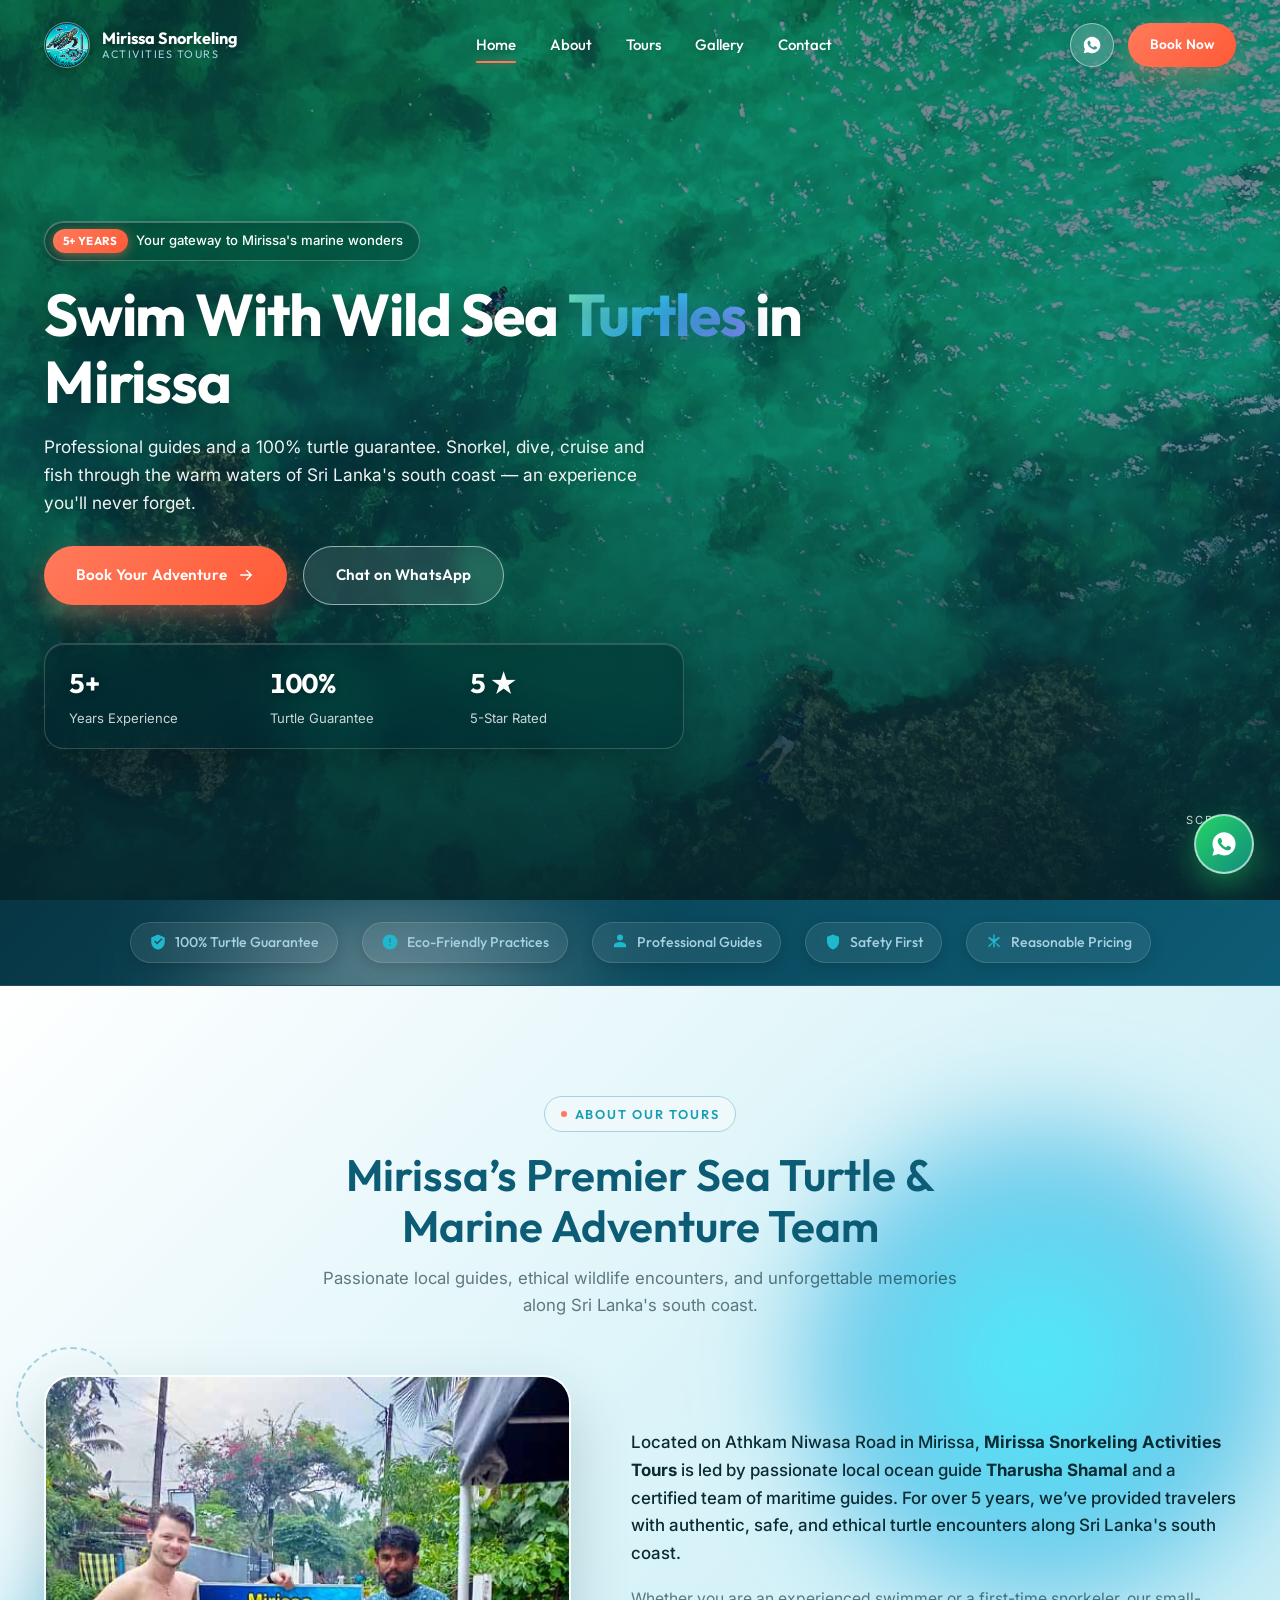
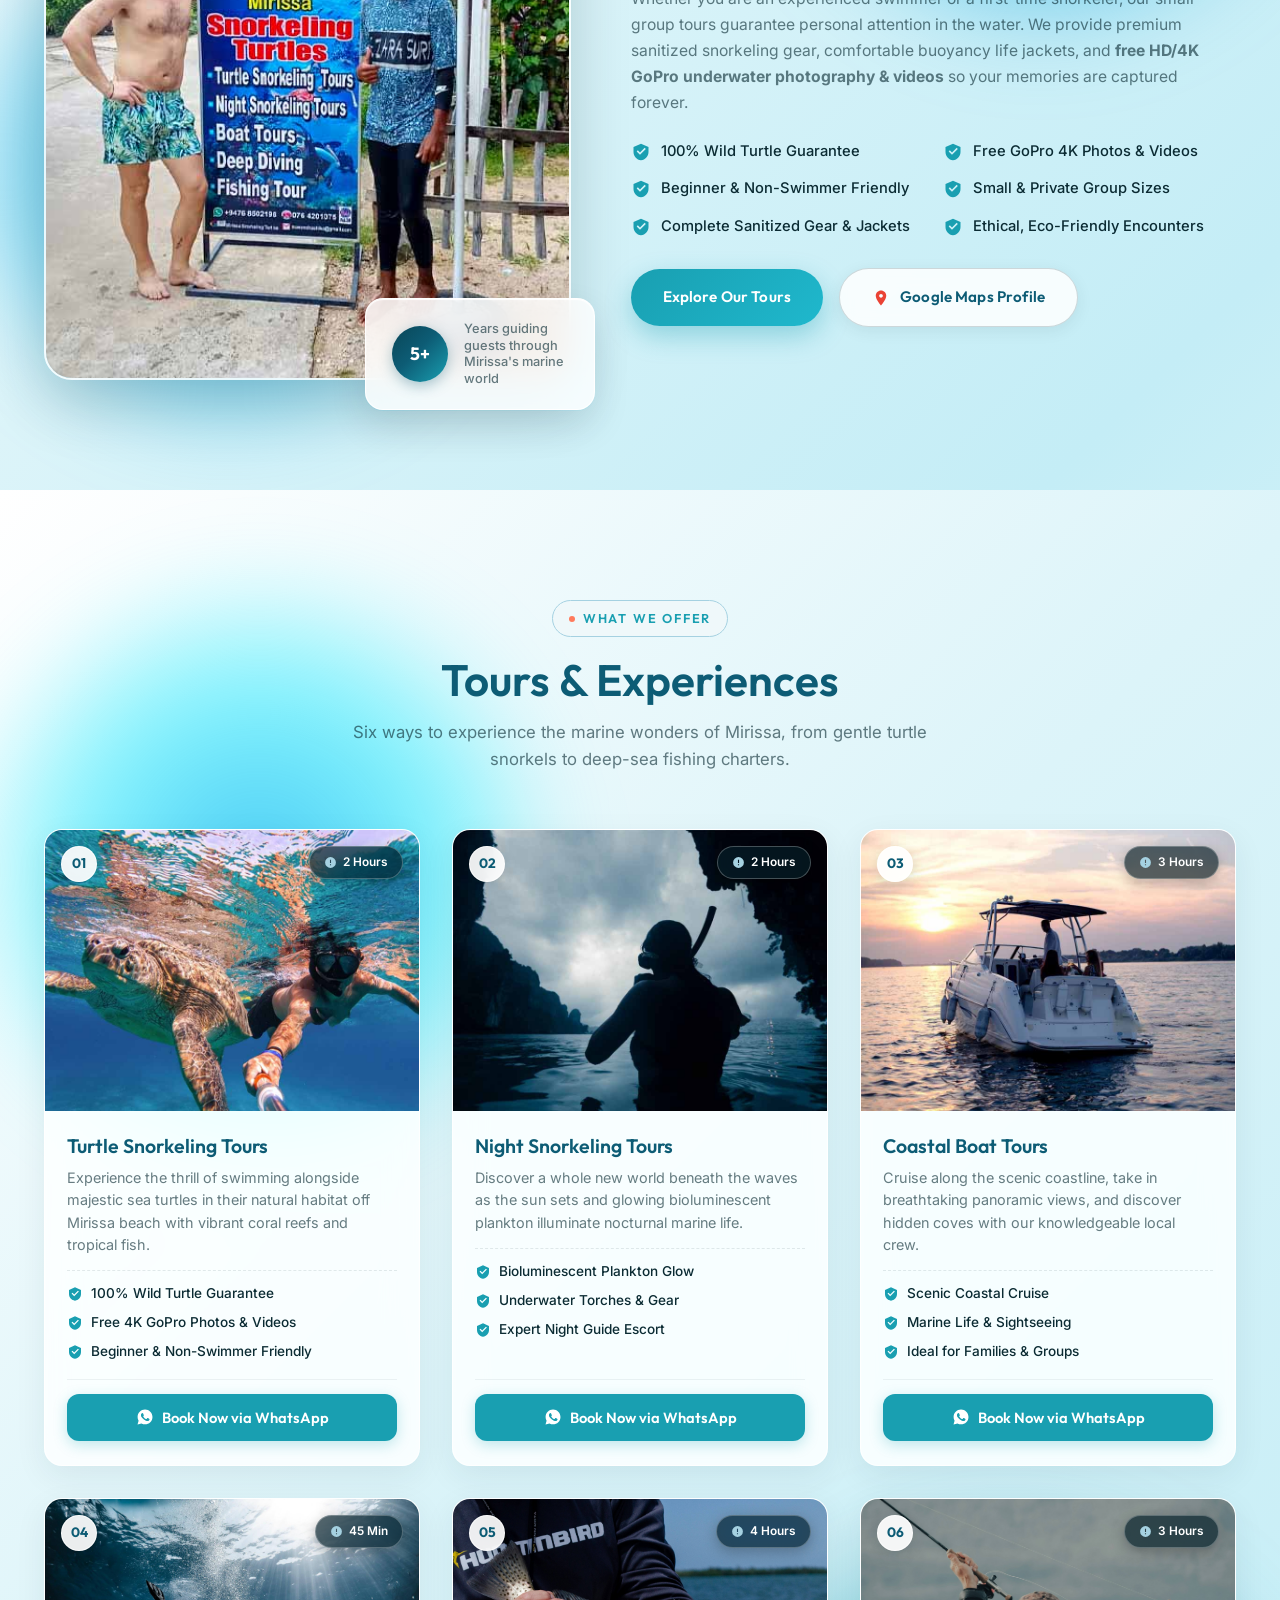
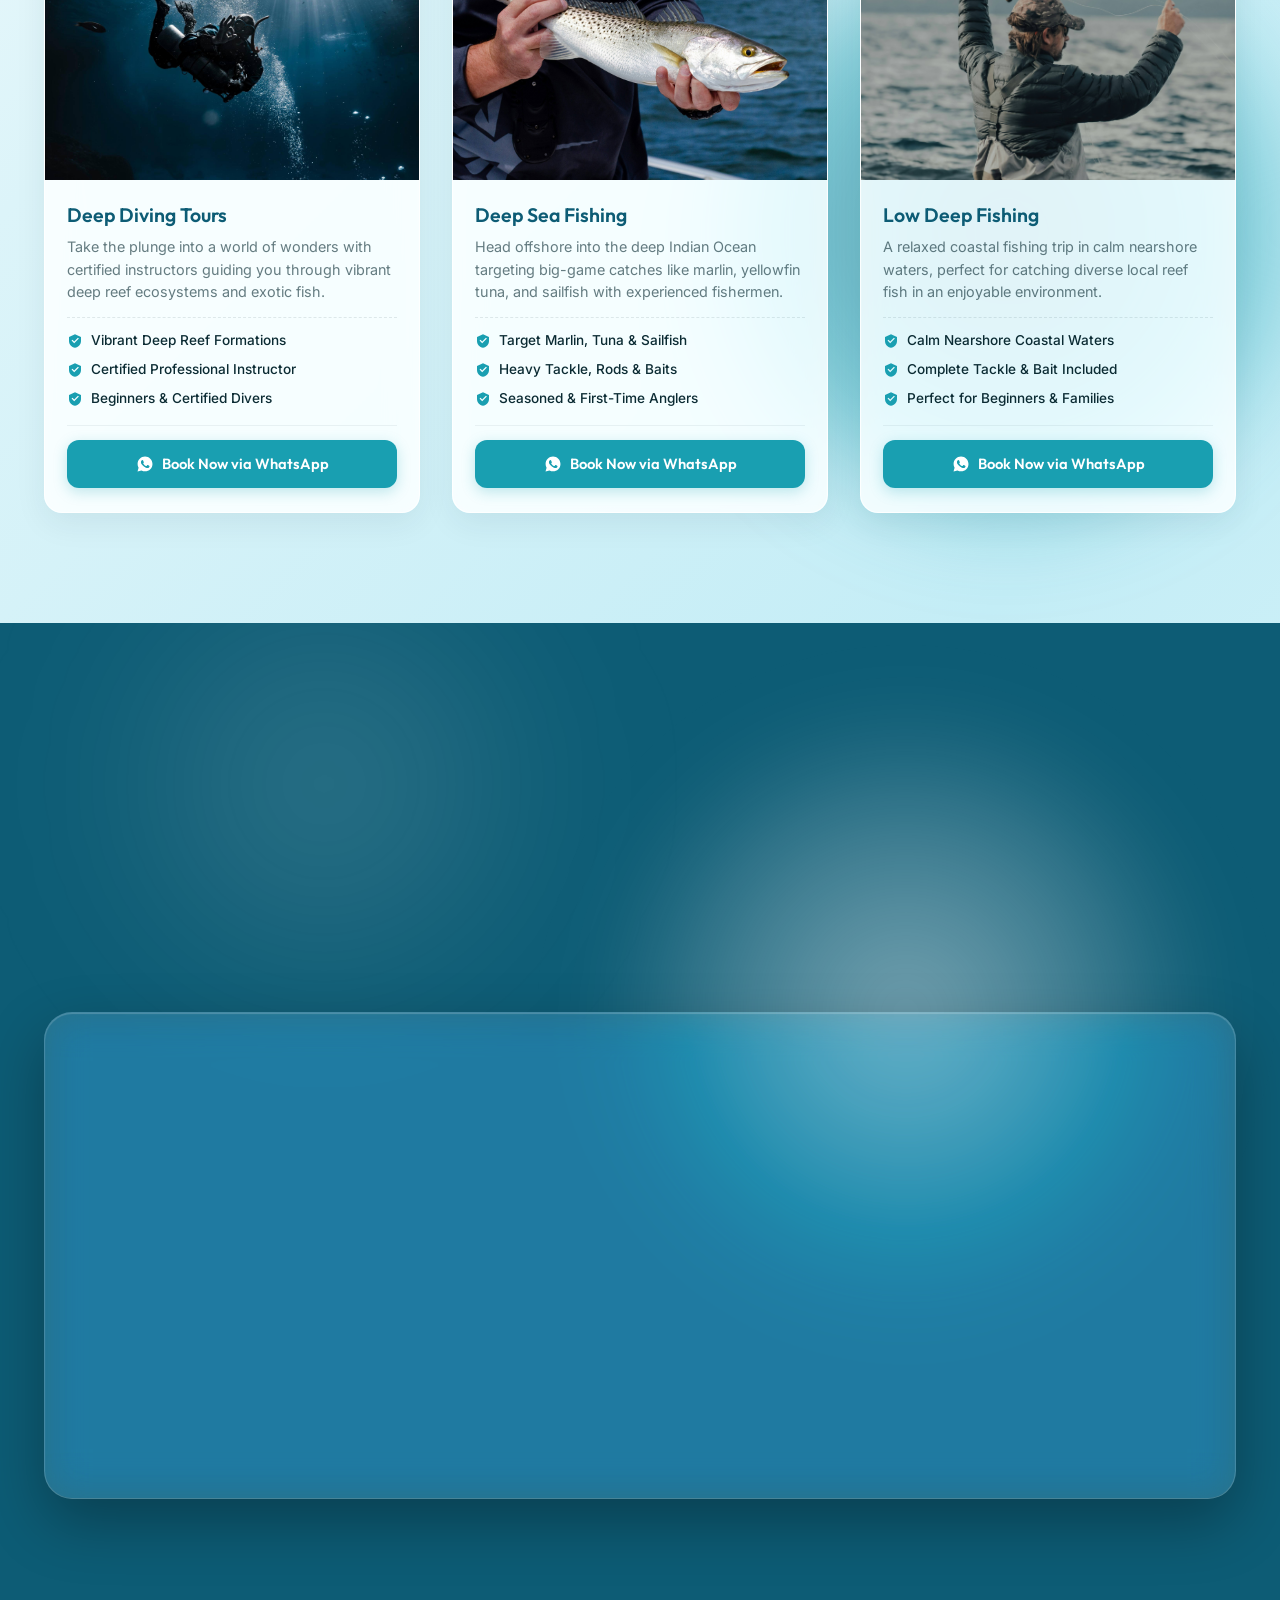
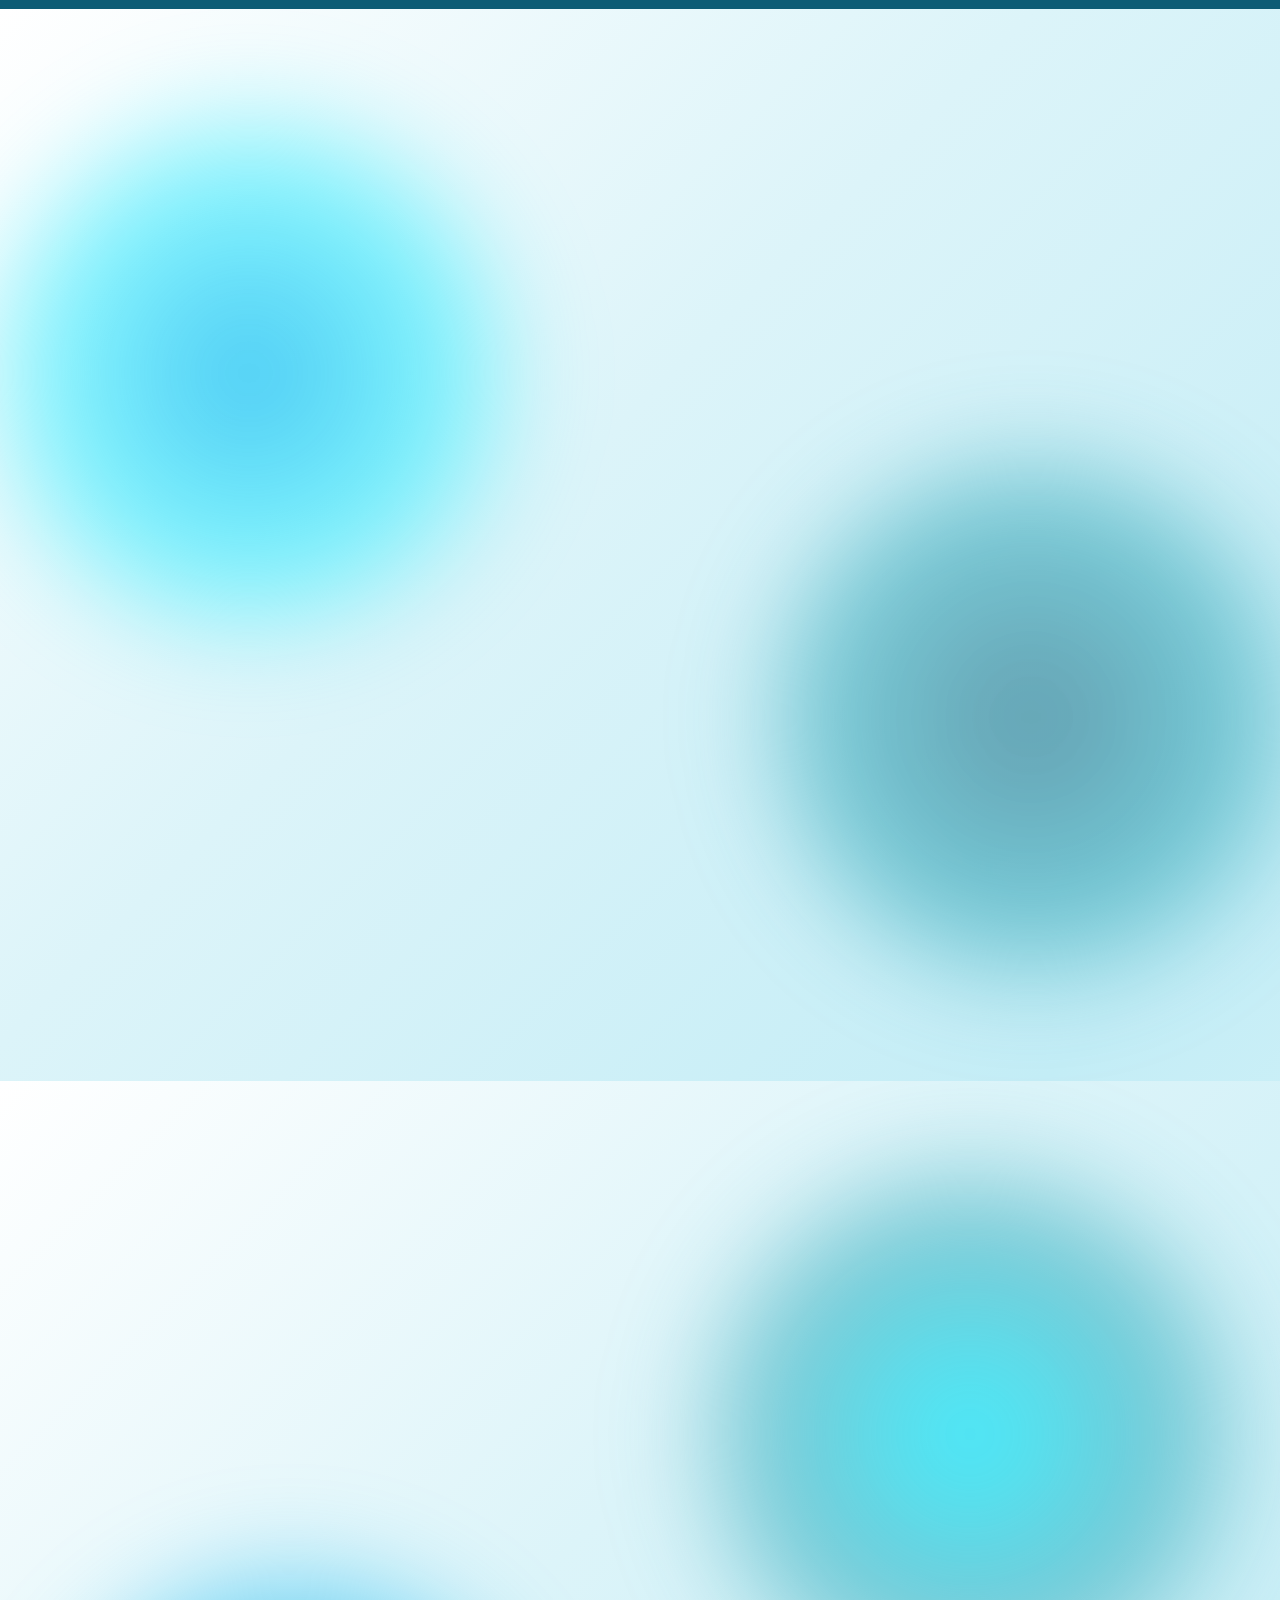
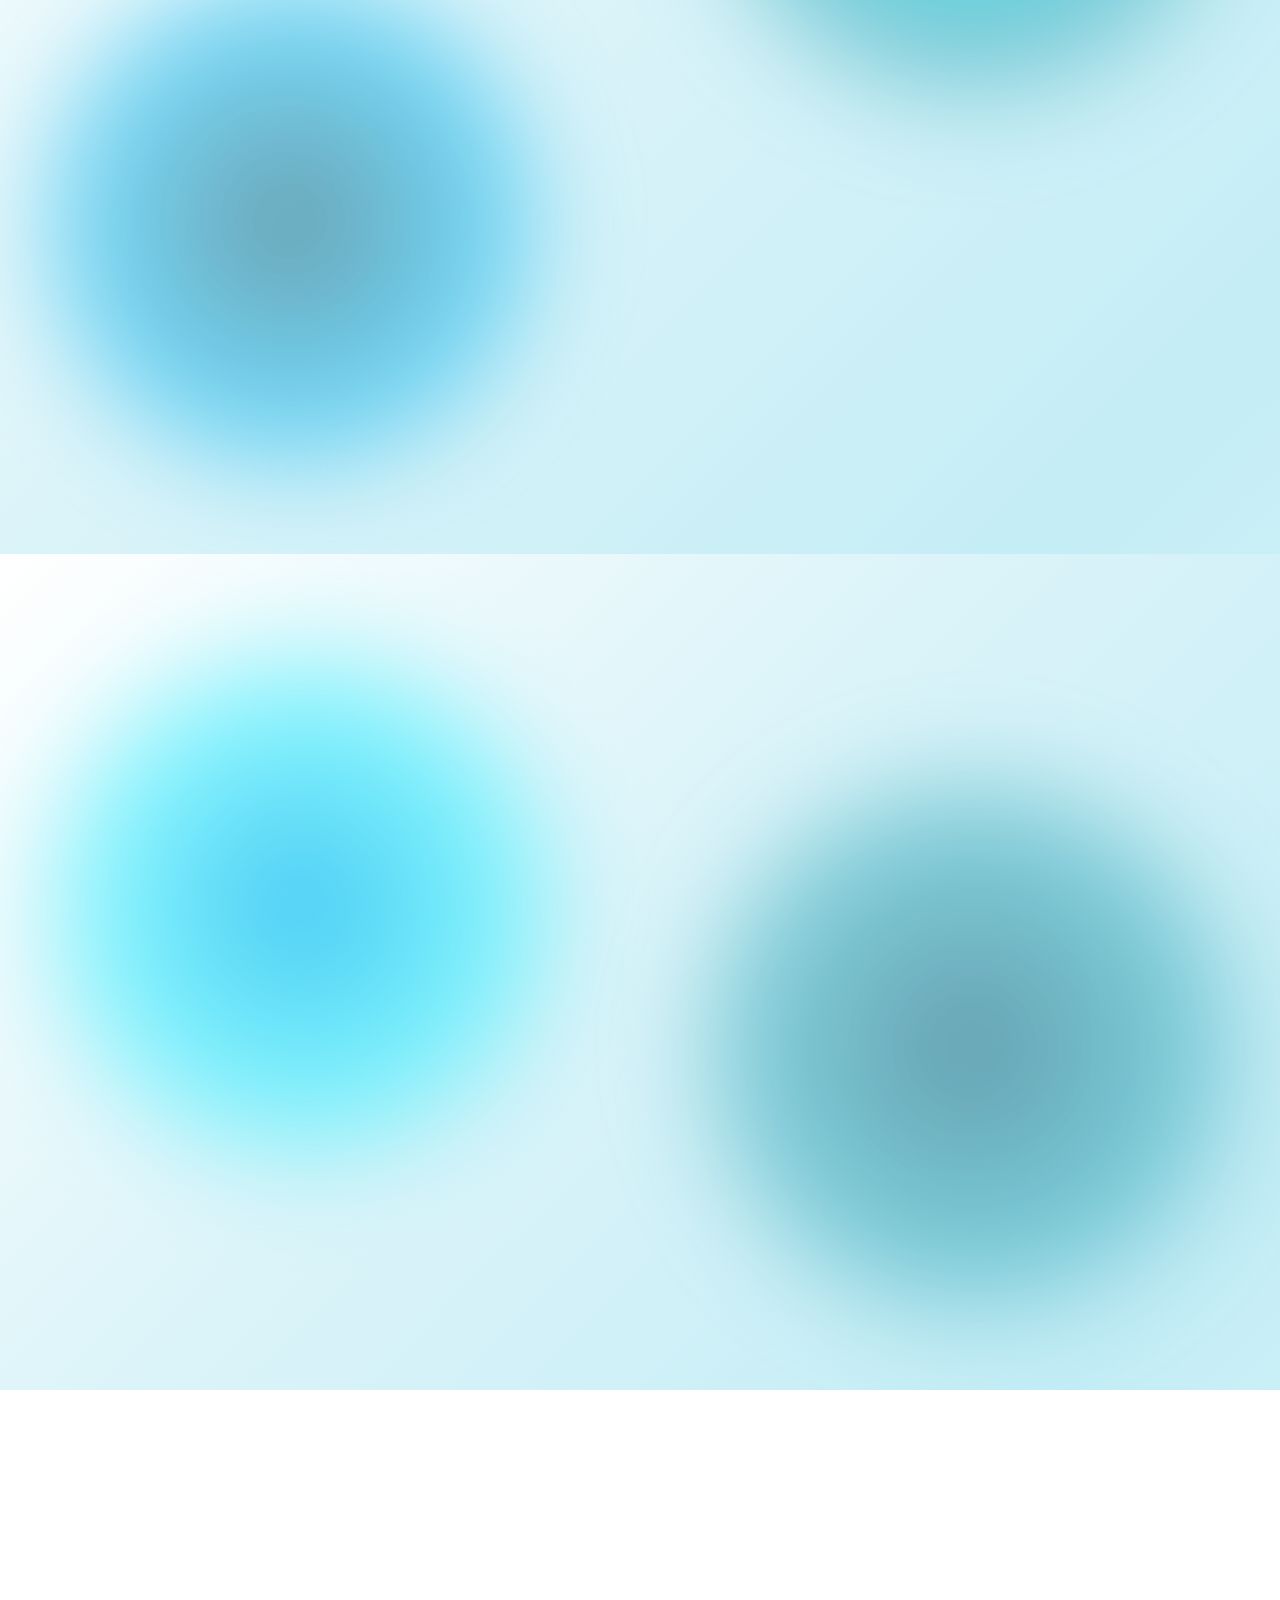
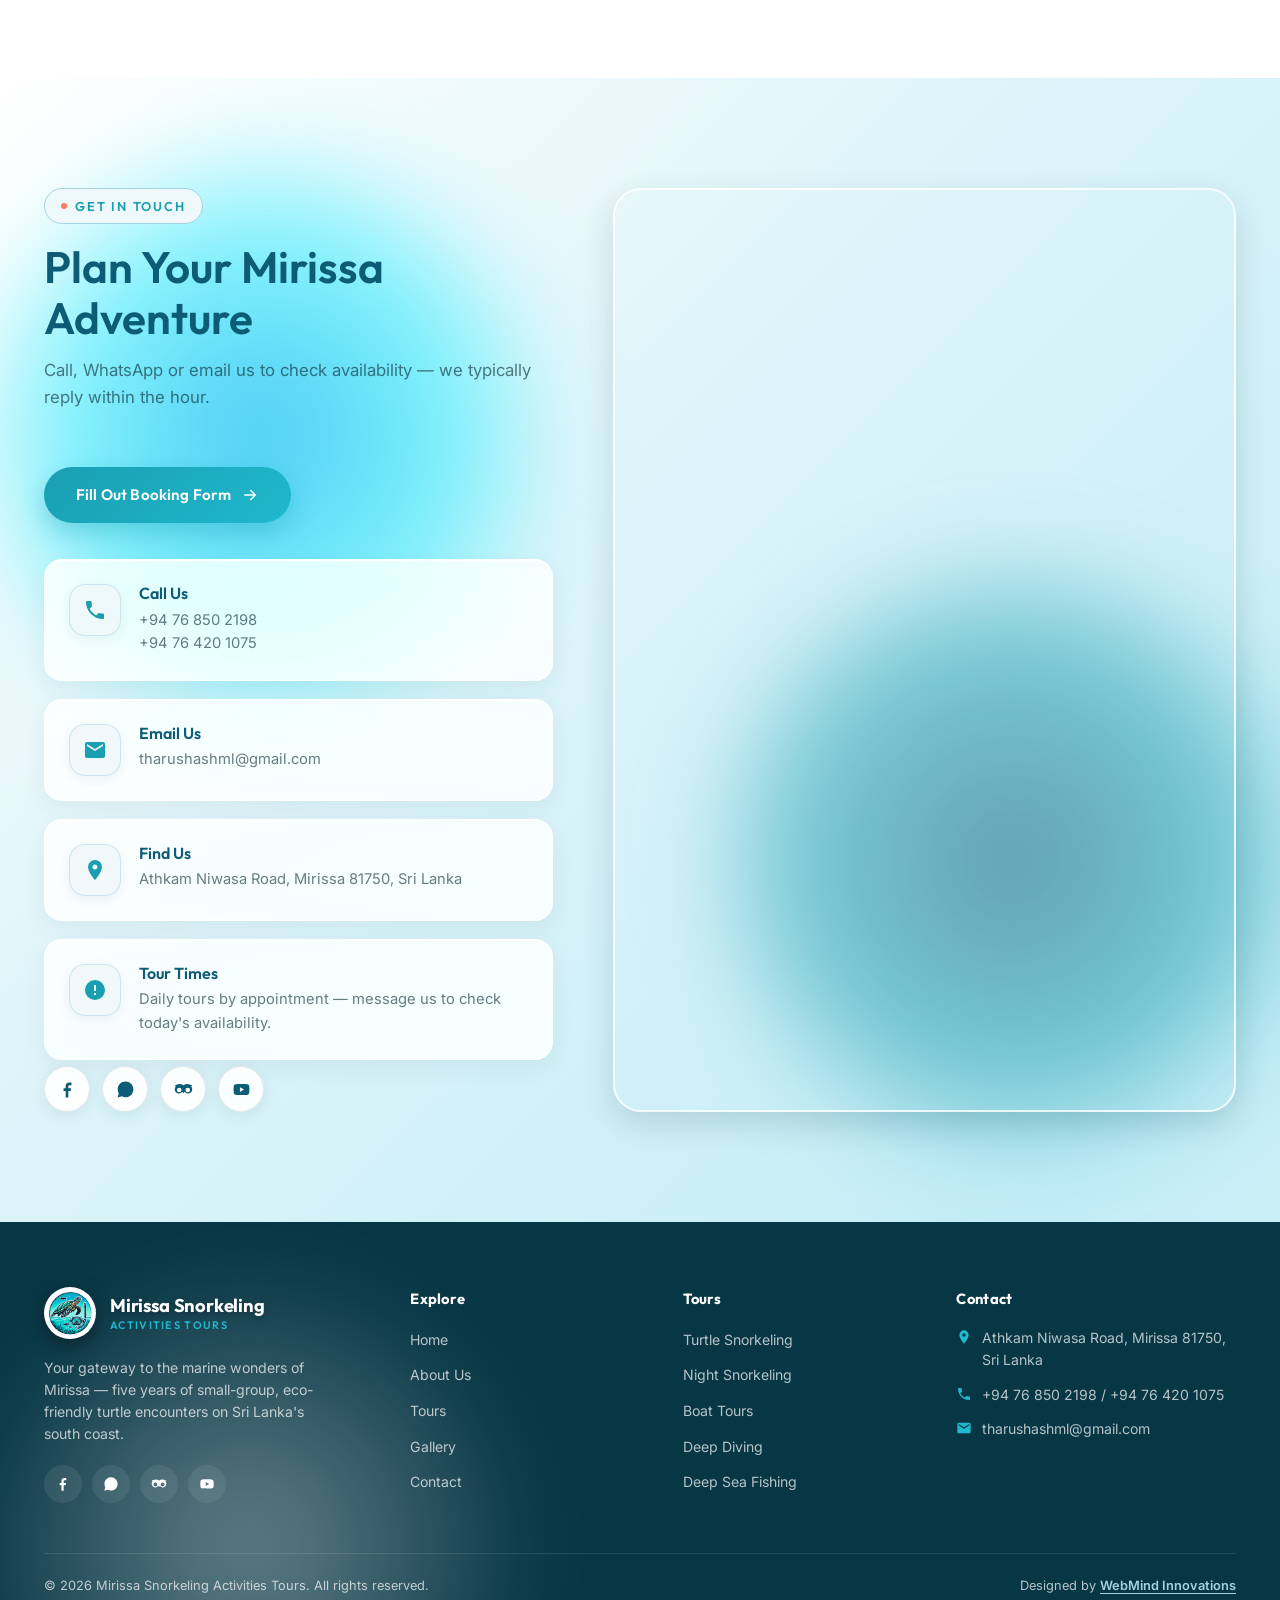
==== commit 79cbf3a4: "update site name" ====
--- a/index.html
+++ b/index.html
@@ -3,7 +3,7 @@
 <head>
 <meta charset="UTF-8">
 <meta name="viewport" content="width=device-width, initial-scale=1.0">
-<title>Mirissa Snorkeling Turtles | Swim With Sea Turtles in Mirissa, Sri Lanka</title>
+<title>Mirissa Snorkeling Activities Tours | Swim With Sea Turtles in Mirissa, Sri Lanka</title>
 <meta name="description" content="Swim alongside majestic sea turtles in Mirissa, Sri Lanka. 5+ years experience, small groups, professional guides &amp; a 100% turtle guarantee. Book your snorkeling, diving, boat &amp; fishing tour today.">
 <meta name="referrer" content="strict-origin-when-cross-origin">
 <link rel="icon" href="img/Mirissa-Snorkeling-Turtles-Logo.png">
@@ -18,10 +18,10 @@
 <header class="navbar" id="navbar">
   <div class="container nav-inner">
     <a href="#home" class="brand">
-      <img src="img/Mirissa-Snorkeling-Turtles-Logo.png" alt="Mirissa Snorkeling Turtles logo">
+      <img src="img/Mirissa-Snorkeling-Turtles-Logo.png" alt="Mirissa Snorkeling Activities Tours logo">
       <span class="brand-text">
         <strong>Mirissa Snorkeling</strong>
-        <span>Turtles</span>
+        <span>Activities Tours</span>
       </span>
     </a>
 
@@ -102,7 +102,7 @@
       </div>
 
       <div class="about-body">
-        <p class="lead-p reveal reveal-delay-1">Located on Athkam Niwasa Road in Mirissa, <strong>Mirissa Snorkeling Turtles</strong> is led by passionate local ocean guide <strong>Tharusha Shamal</strong> and a certified team of maritime guides. For over 5 years, we’ve provided travelers with authentic, safe, and ethical turtle encounters along Sri Lanka's south coast.</p>
+        <p class="lead-p reveal reveal-delay-1">Located on Athkam Niwasa Road in Mirissa, <strong>Mirissa Snorkeling Activities Tours</strong> is led by passionate local ocean guide <strong>Tharusha Shamal</strong> and a certified team of maritime guides. For over 5 years, we’ve provided travelers with authentic, safe, and ethical turtle encounters along Sri Lanka's south coast.</p>
 
         <p class="reveal reveal-delay-2" style="color:var(--ink-60); margin-bottom:24px; font-size:0.98rem; line-height:1.65;">Whether you are an experienced swimmer or a first-time snorkeler, our small-group tours guarantee personal attention in the water. We provide premium sanitized snorkeling gear, comfortable buoyancy life jackets, and <strong>free HD/4K GoPro underwater photography &amp; videos</strong> so your memories are captured forever.</p>
 
@@ -290,7 +290,7 @@
     <div class="section-head center reveal">
       <div class="eyebrow">Why Choose Us</div>
       <h2>Sri Lanka's Most Trusted Turtle Tours</h2>
-      <p>Eight reasons travellers keep choosing Mirissa Snorkeling Turtles for their marine adventure.</p>
+      <p>Eight reasons travellers keep choosing Mirissa Snorkeling Activities Tours for their marine adventure.</p>
     </div>
 
     <div class="why-grid">
@@ -714,7 +714,7 @@
               <svg viewBox="0 0 24 24"><path d="M12 2l3.1 6.3 6.9 1-5 4.9 1.2 6.8L12 17.8 5.8 21l1.2-6.8-5-4.9 6.9-1L12 2z"/></svg>
               <svg viewBox="0 0 24 24"><path d="M12 2l3.1 6.3 6.9 1-5 4.9 1.2 6.8L12 17.8 5.8 21l1.2-6.8-5-4.9 6.9-1L12 2z"/></svg>
             </div>
-            <p>"I was nervous about open-water snorkeling, but our guide was so reassuring and attentive. Seeing these magnificent sea creatures in their natural wild habitat was breathtaking. Do not hesitate to book with Mirissa Snorkeling Turtles!"</p>
+            <p>"I was nervous about open-water snorkeling, but our guide was so reassuring and attentive. Seeing these magnificent sea creatures in their natural wild habitat was breathtaking. Do not hesitate to book with Mirissa Snorkeling Activities Tours!"</p>
             <div class="testi-who">
               <div class="avatar">EM</div>
               <div><strong>Emily &amp; Daniel Miller</strong><span>California, USA · via Google Maps</span></div>
@@ -791,7 +791,7 @@
     </div>
 
     <div class="contact-map reveal">
-      <iframe src="https://www.google.com/maps/embed?pb=!1m14!1m8!1m3!1d3968.4134626165733!2d80.4747687!3d5.937609!3m2!1i1024!2i768!4f13.1!3m3!1m2!1s0x3ae13f0054b77775%3A0xd1f8188304a242b4!2smirissa%20snorkeling%20activities%20tours!5e0!3m2!1sen!2slk!4v1786988758531!5m2!1sen!2slk" width="600" height="450" style="border:0;" allowfullscreen="" loading="lazy" referrerpolicy="strict-origin-when-cross-origin" title="Mirissa Snorkeling Turtles on Google Maps"></iframe>
+      <iframe src="https://www.google.com/maps/embed?pb=!1m14!1m8!1m3!1d3968.4134626165733!2d80.4747687!3d5.937609!3m2!1i1024!2i768!4f13.1!3m3!1m2!1s0x3ae13f0054b77775%3A0xd1f8188304a242b4!2smirissa%20snorkeling%20activities%20tours!5e0!3m2!1sen!2slk!4v1786988758531!5m2!1sen!2slk" width="600" height="450" style="border:0;" allowfullscreen="" loading="lazy" referrerpolicy="strict-origin-when-cross-origin" title="Mirissa Snorkeling Activities Tours on Google Maps"></iframe>
     </div>
   </div>
 </section>
@@ -802,10 +802,10 @@
     <div class="footer-top">
       <div class="footer-brand">
         <a href="#home" class="brand">
-          <img src="img/Mirissa-Snorkeling-Turtles-Logo.png" alt="Mirissa Snorkeling Turtles logo">
+          <img src="img/Mirissa-Snorkeling-Turtles-Logo.png" alt="Mirissa Snorkeling Activities Tours logo">
           <span class="brand-text">
             <strong>Mirissa Snorkeling</strong>
-            <span>Turtles</span>
+            <span>Activities Tours</span>
           </span>
         </a>
         <p>Your gateway to the marine wonders of Mirissa — five years of small-group, eco-friendly turtle encounters on Sri Lanka's south coast.</p>
@@ -848,7 +848,7 @@
     </div>
 
     <div class="footer-bottom">
-      <span>© <span id="year"></span> Mirissa Snorkeling Turtles. All rights reserved.</span>
+      <span>© <span id="year"></span> Mirissa Snorkeling Activities Tours. All rights reserved.</span>
       <span>Designed by <a href="https://www.facebook.com/share/192YZzfC4R/?mibextid=wwXIfr" target="_blank" rel="noopener">WebMind Innovations</a></span>
     </div>
   </div>
--- a/css/style.css
+++ b/css/style.css
@@ -1,5 +1,5 @@
 /* ==========================================================================
-   Mirissa Snorkeling Turtles — Modern Redesign
+   Mirissa Snorkeling Activities Tours — Modern Redesign
    Theme: Ocean Blue (#0D5C75 / #199FB1 / #A5D1E1)
    ========================================================================== */
 
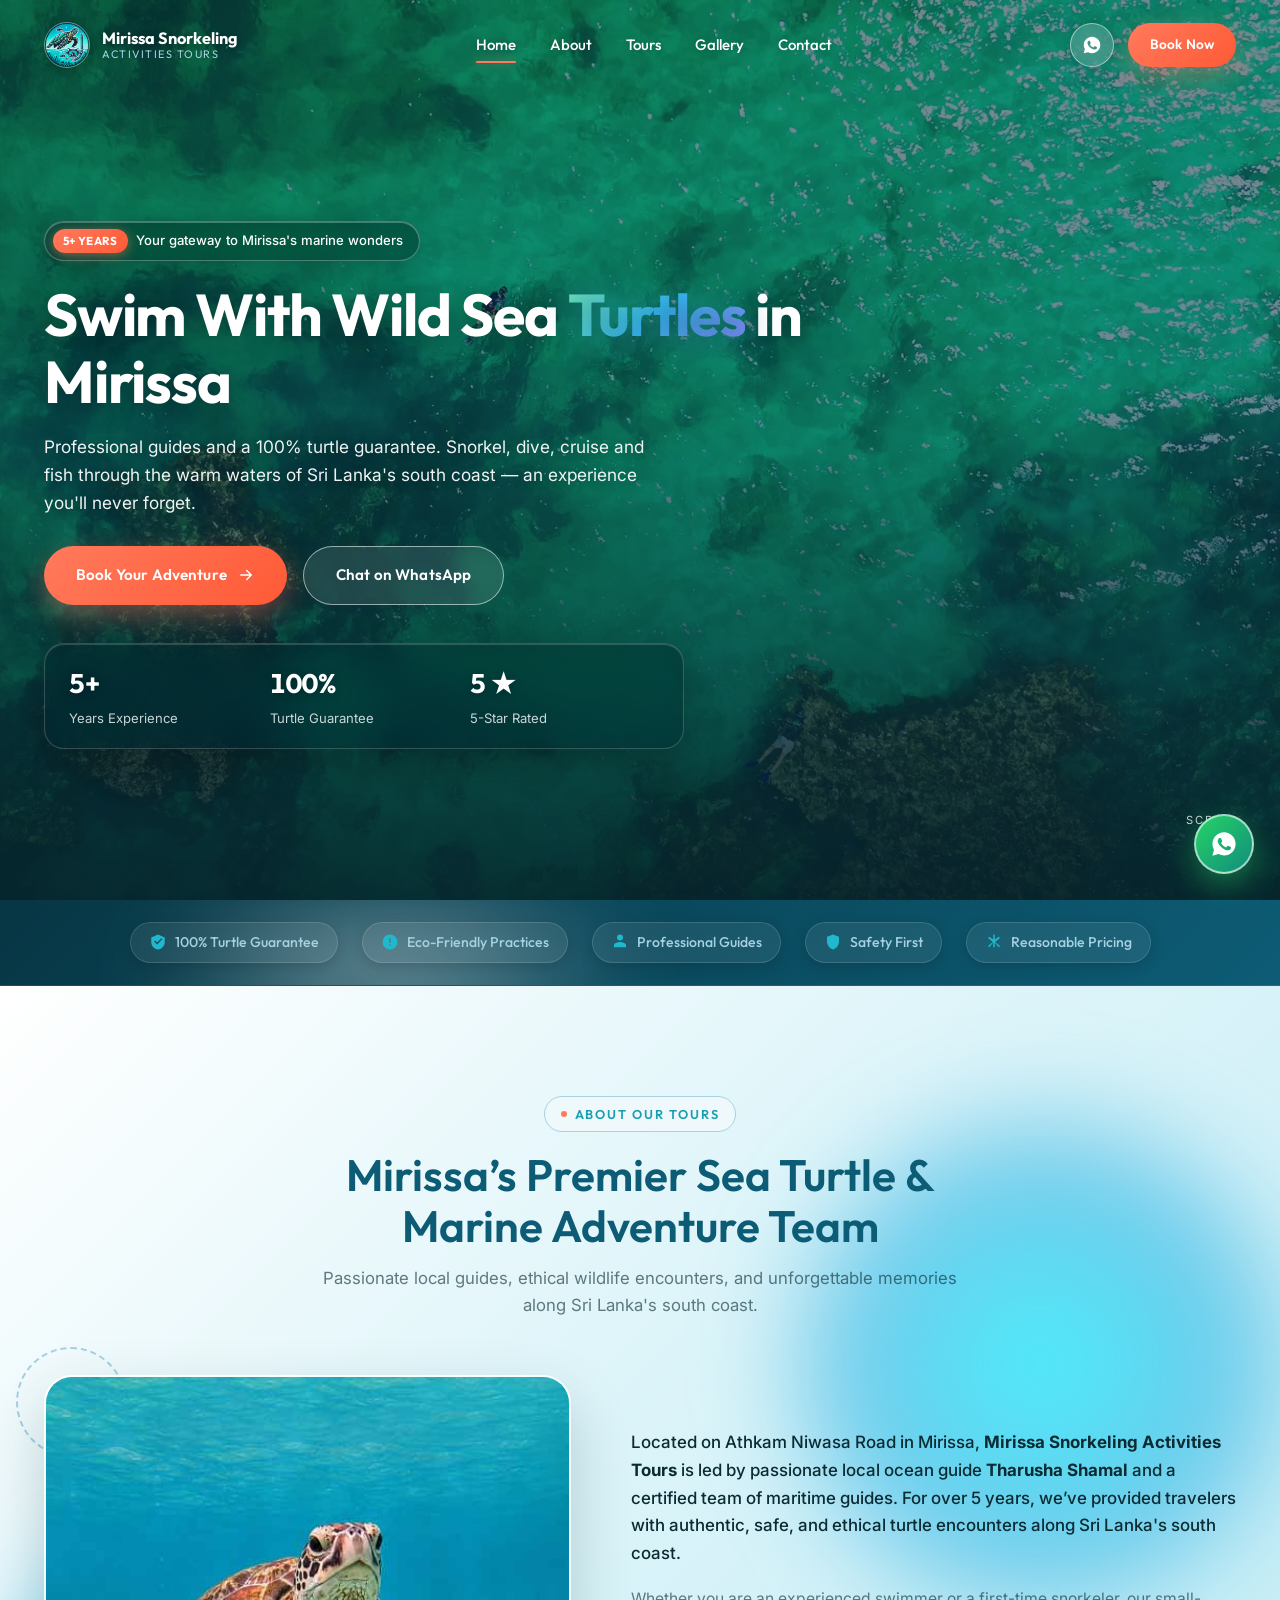
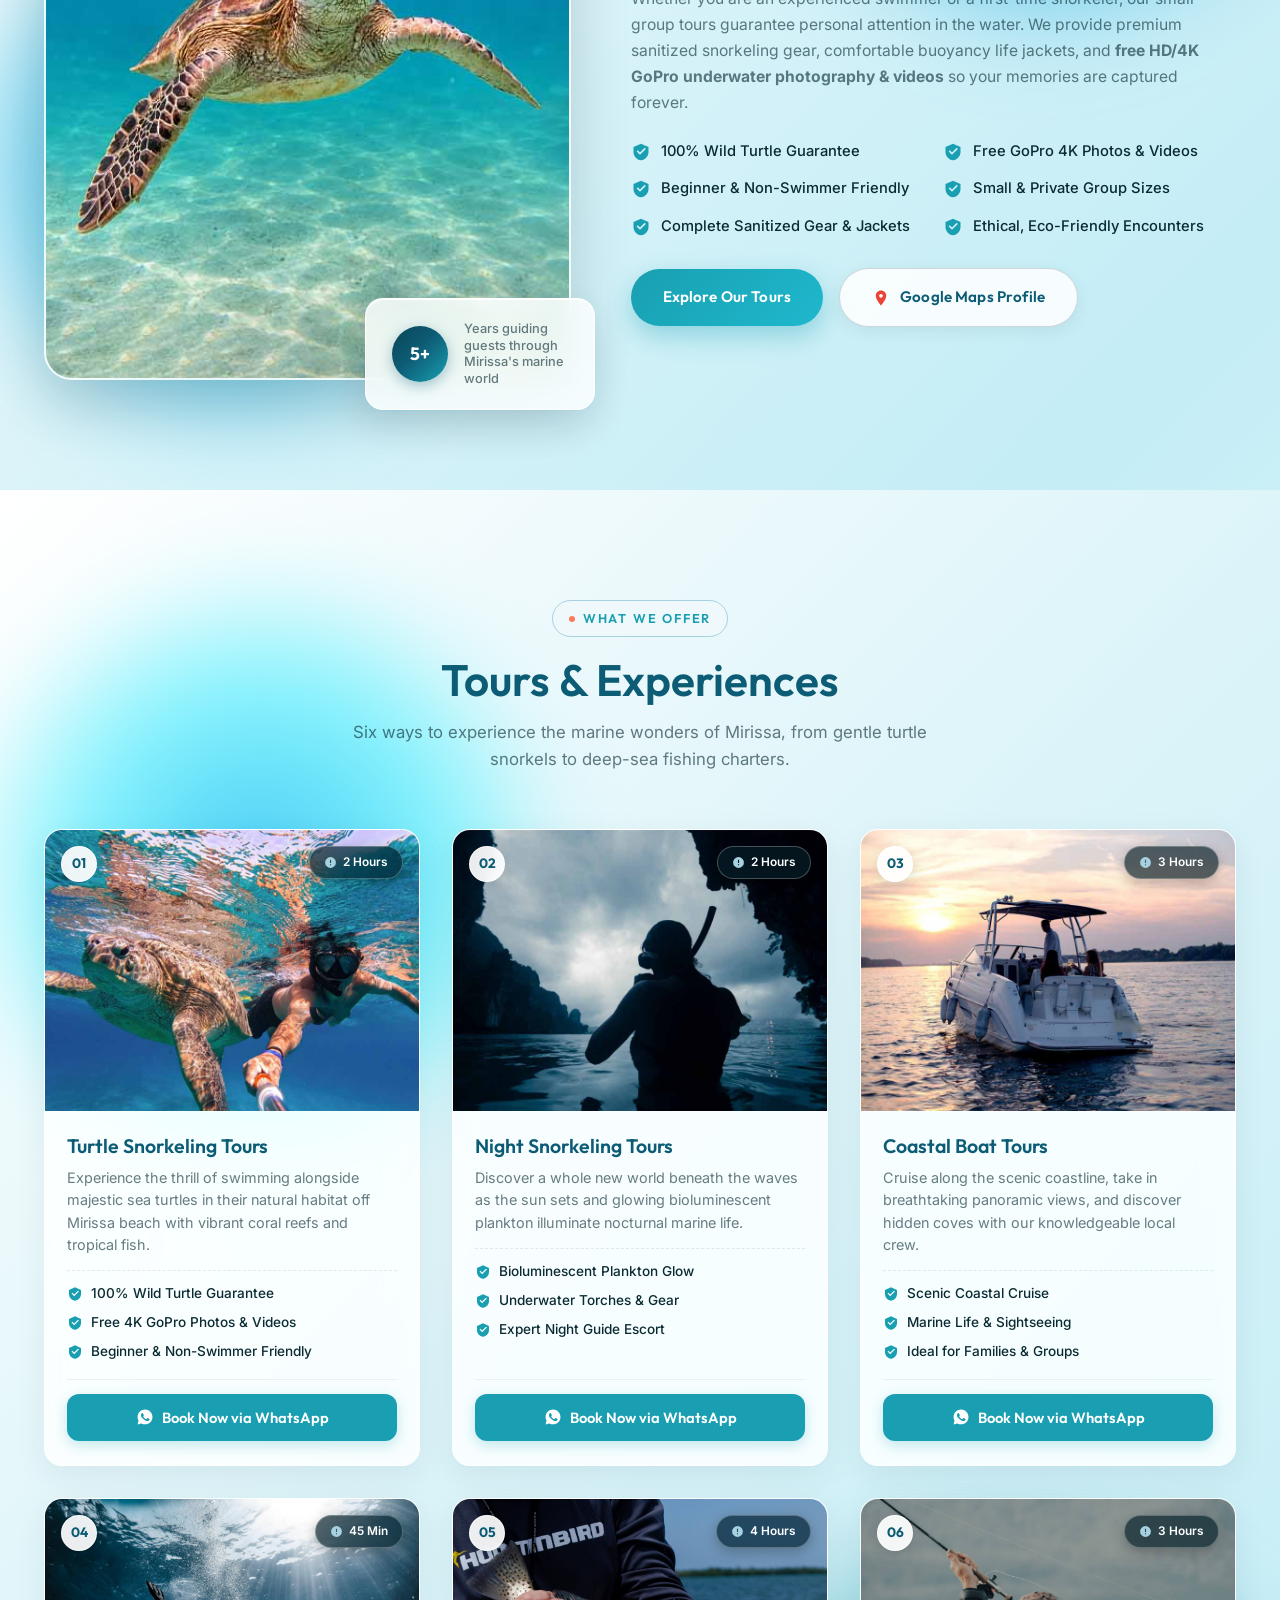
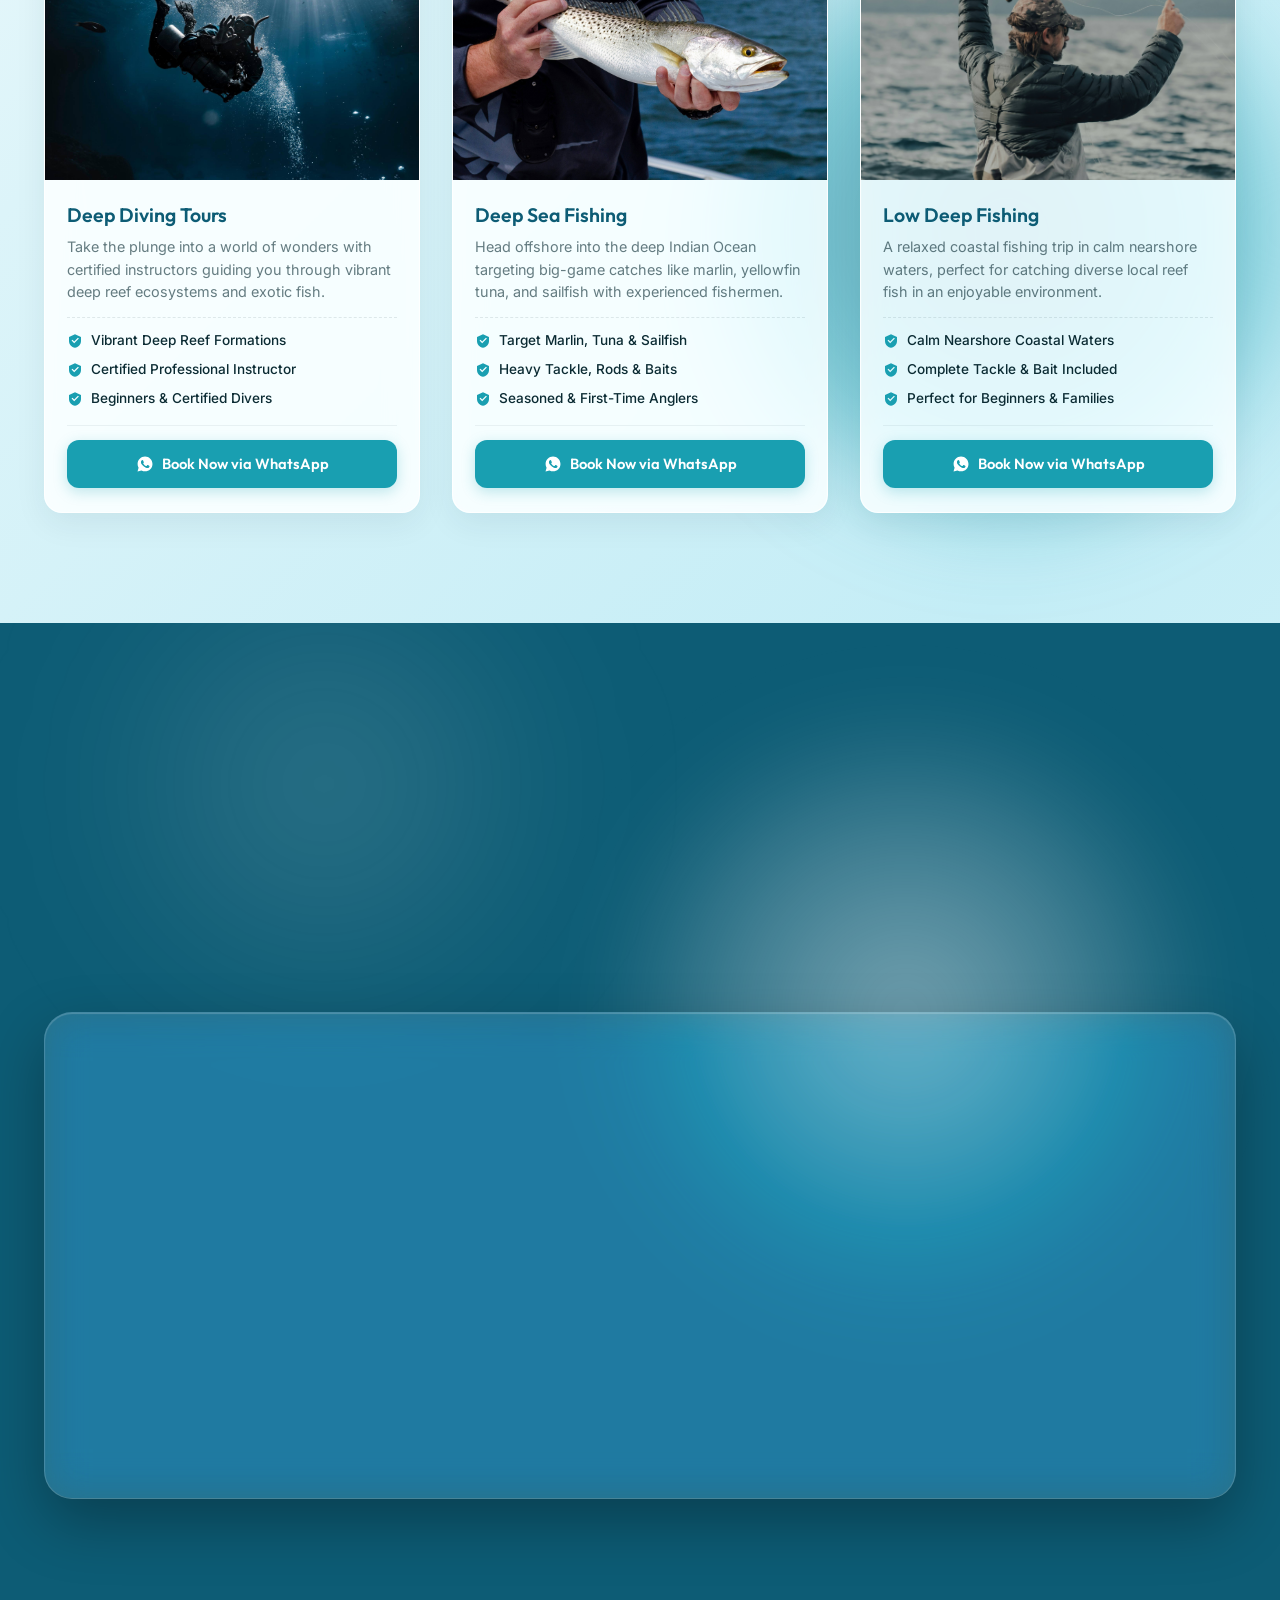
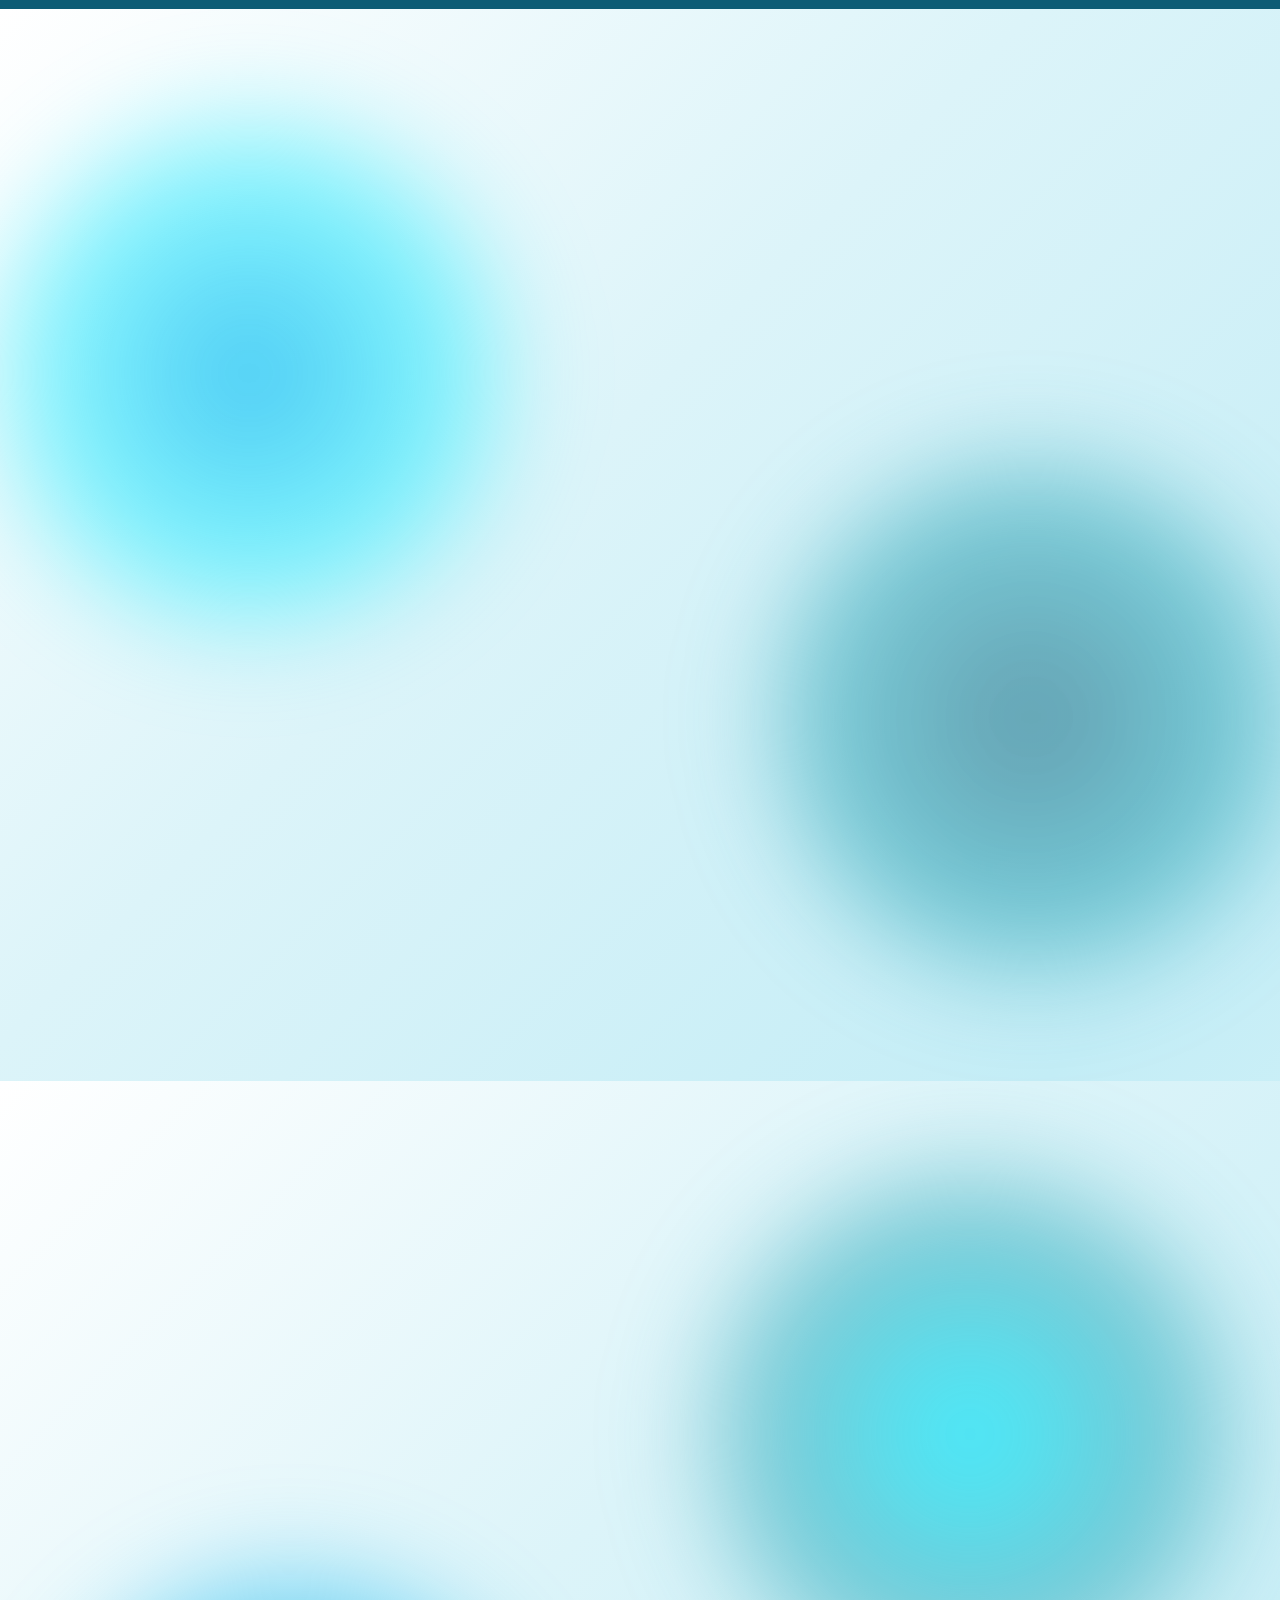
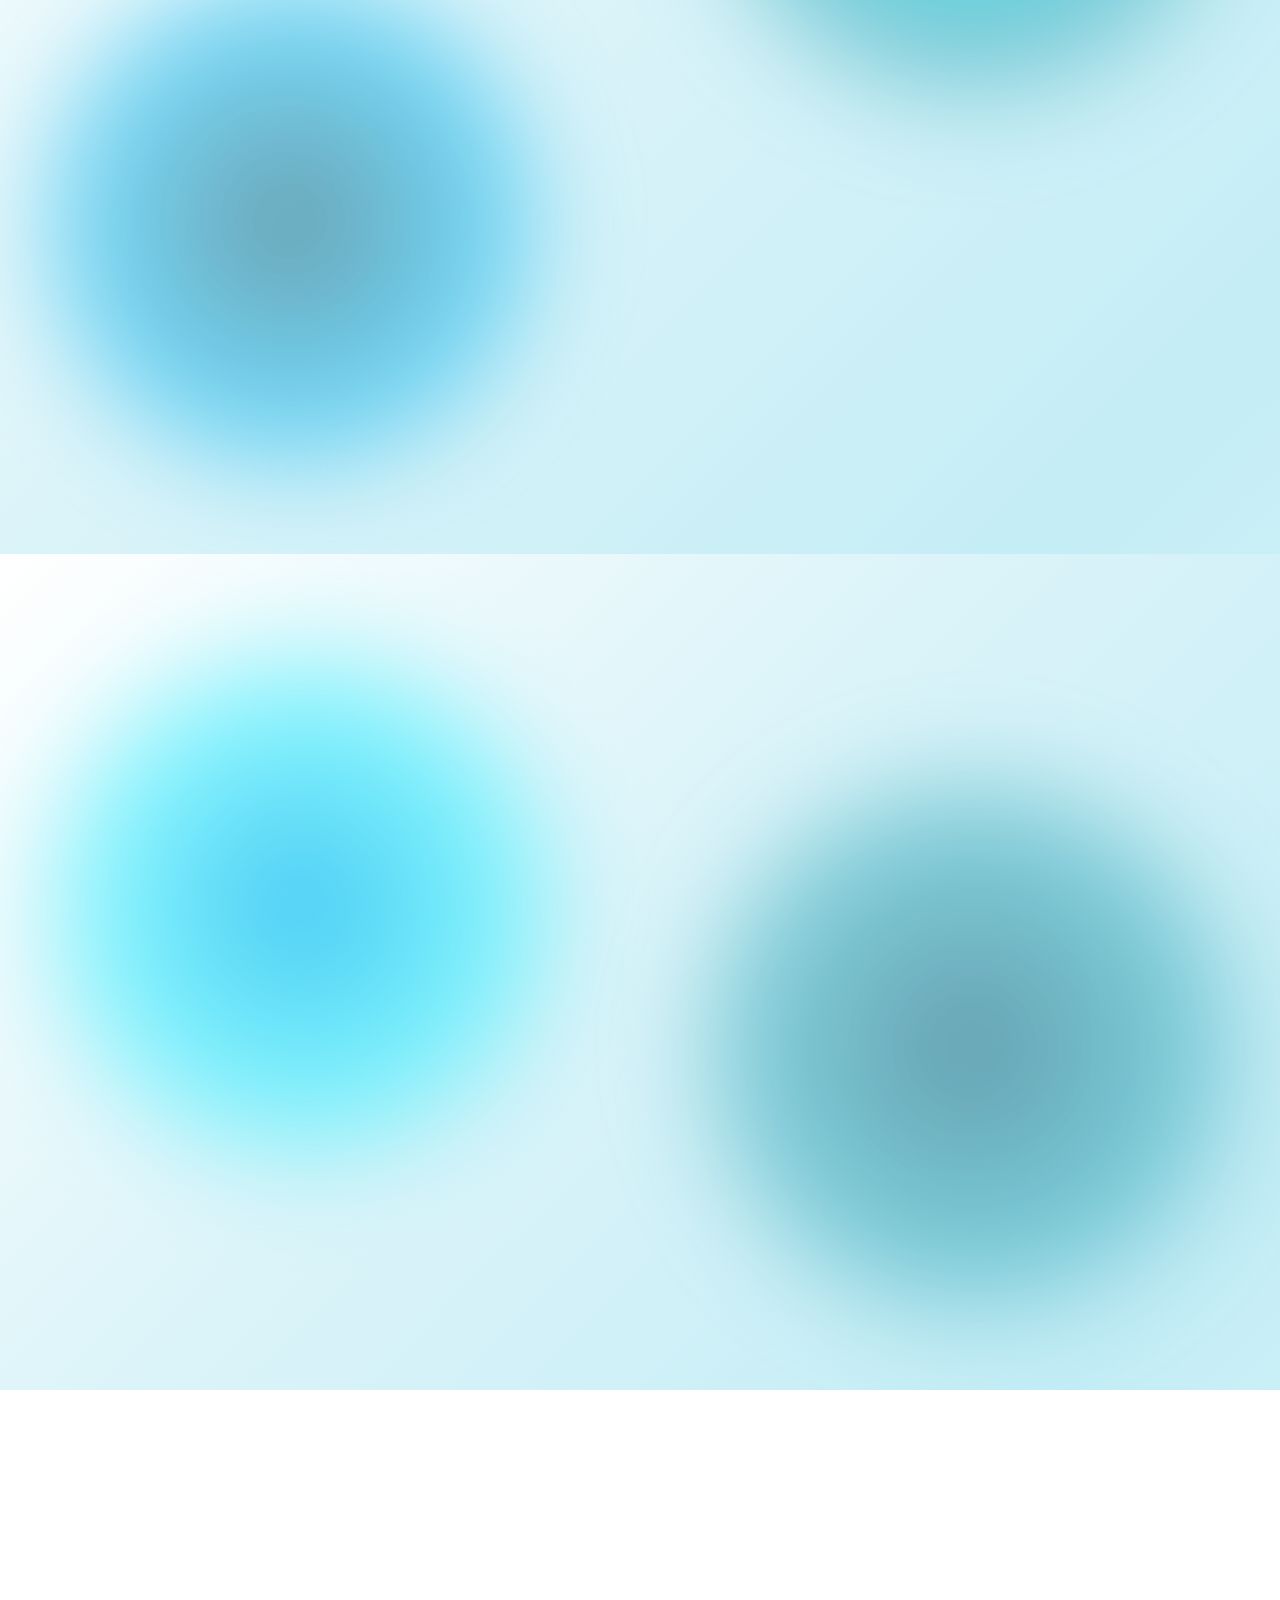
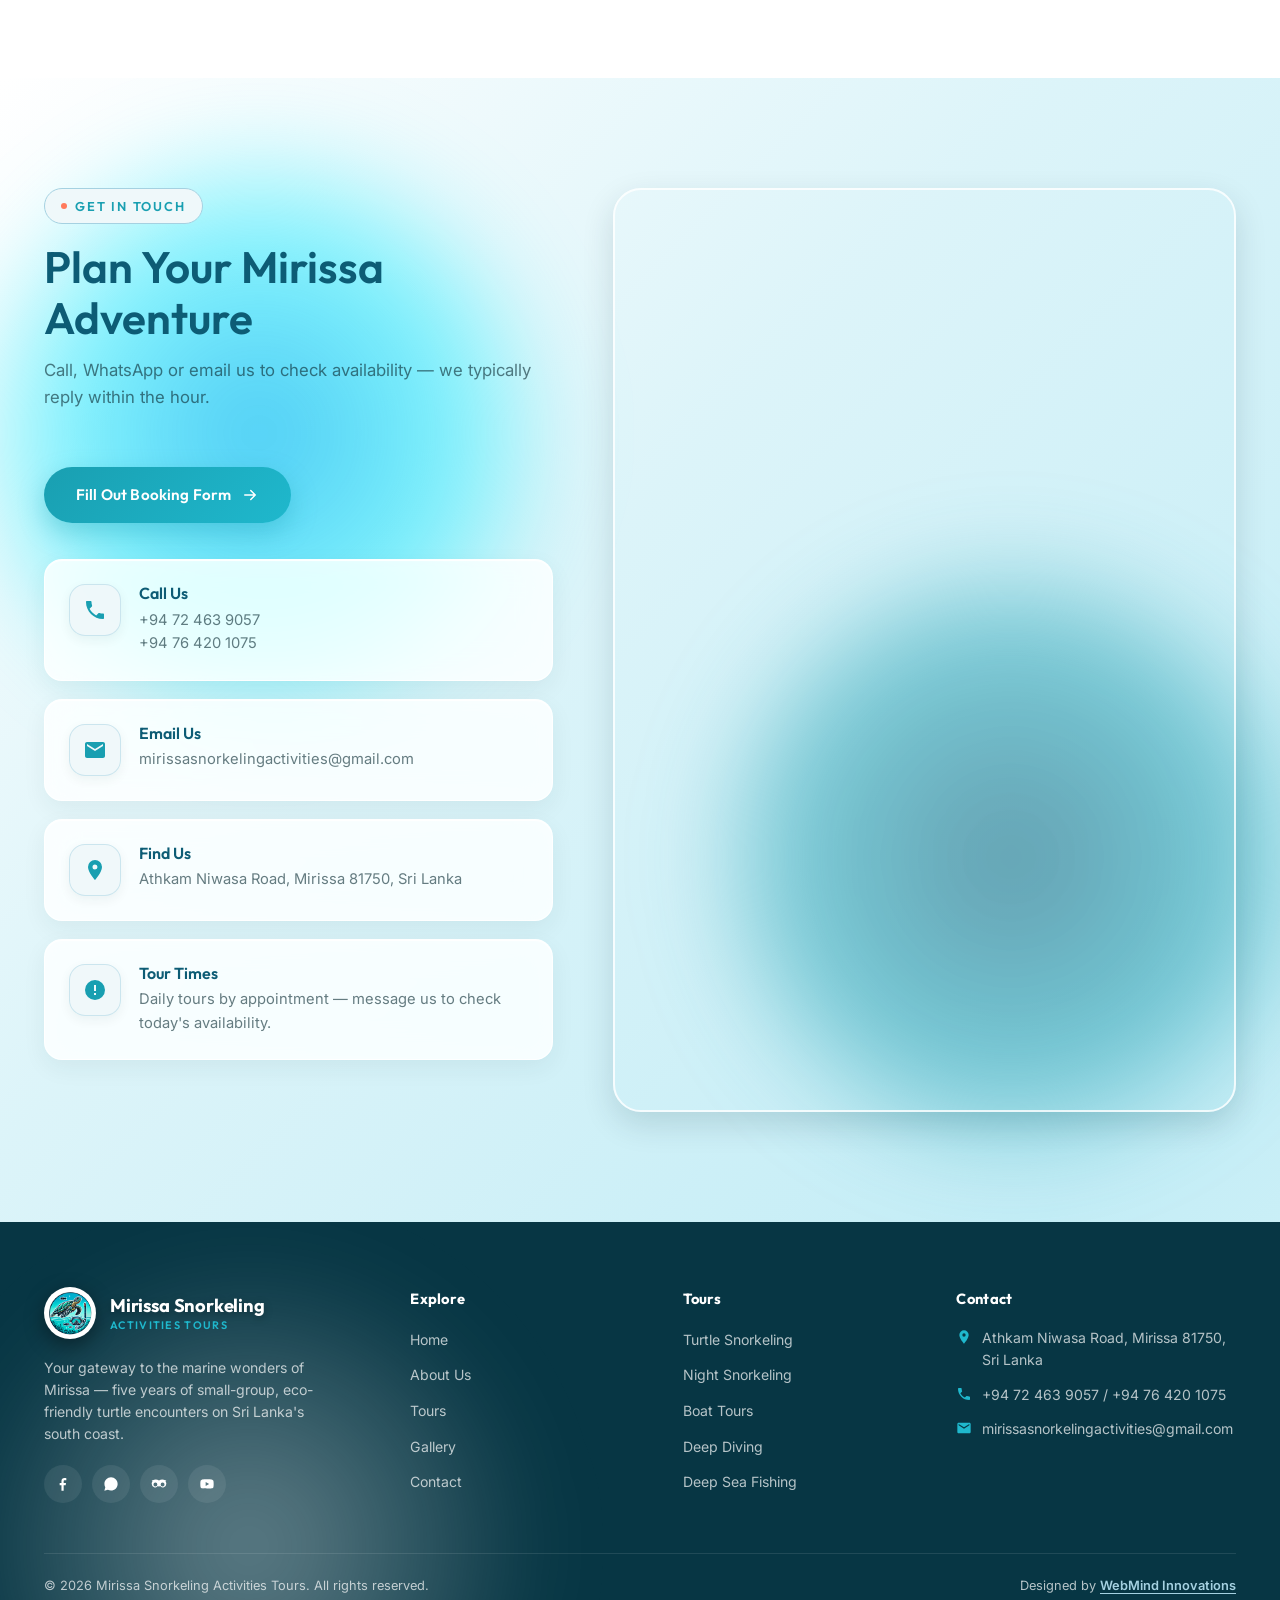
==== commit 919c734b: "update" ====
--- a/index.html
+++ b/index.html
@@ -34,7 +34,7 @@
     </nav>
 
     <div class="nav-cta">
-      <a class="nav-whatsapp" href="https://wa.me/+94768502198?text=Hello%20I%20would%20like%20to%20inquire%20about%20your%20services" target="_blank" rel="noopener" aria-label="Chat on WhatsApp">
+      <a class="nav-whatsapp" href="https://wa.me/+94724639057?text=Hello%20I%20would%20like%20to%20inquire%20about%20your%20services" target="_blank" rel="noopener" aria-label="Chat on WhatsApp">
         <svg viewBox="0 0 24 24"><path d="M12.04 2C6.58 2 2.13 6.45 2.13 11.91c0 1.75.46 3.45 1.32 4.95L2.05 22l5.25-1.38a9.9 9.9 0 0 0 4.74 1.2h.01c5.46 0 9.91-4.45 9.91-9.91C21.96 6.45 17.5 2 12.04 2Zm5.8 14.02c-.24.68-1.4 1.3-1.93 1.38-.5.08-1.1.11-1.78-.11-.41-.13-.93-.3-1.6-.59-2.82-1.22-4.66-4.06-4.8-4.25-.14-.19-1.15-1.53-1.15-2.92 0-1.39.73-2.07.99-2.35.26-.28.57-.35.76-.35.19 0 .38 0 .55.01.18.01.41-.07.64.49.24.57.81 1.97.88 2.11.07.14.12.31.02.5-.09.19-.14.31-.28.47-.14.16-.29.36-.42.48-.14.14-.29.29-.12.57.16.28.72 1.19 1.55 1.93 1.06.95 1.96 1.24 2.24 1.38.28.14.44.12.61-.07.16-.19.7-.81.89-1.09.19-.28.38-.23.63-.14.26.09 1.65.78 1.93.92.28.14.47.21.53.33.07.12.07.68-.17 1.35Z"/></svg>
       </a>
       <a href="contact.html" class="btn btn-primary btn-sm">Book Now</a>
@@ -59,7 +59,7 @@
         <a href="contact.html" class="btn btn-primary">Book Your Adventure
           <svg viewBox="0 0 24 24"><path d="M5 12h14M13 6l6 6-6 6" stroke="currentColor" stroke-width="2" fill="none" stroke-linecap="round" stroke-linejoin="round"/></svg>
         </a>
-        <a href="https://wa.me/+94768502198?text=Hello%20I%20would%20like%20to%20inquire%20about%20your%20services" target="_blank" rel="noopener" class="btn btn-outline">Chat on WhatsApp</a>
+        <a href="https://wa.me/+94724639057?text=Hello%20I%20would%20like%20to%20inquire%20about%20your%20services" target="_blank" rel="noopener" class="btn btn-outline">Chat on WhatsApp</a>
       </div>
       <div class="hero-stats">
         <div class="stat"><strong data-target="5" data-suffix="+">5+</strong><span>Years Experience</span></div>
@@ -153,7 +153,7 @@
             <li><svg viewBox="0 0 24 24"><path d="M12 2 3 6v6c0 5 3.8 9.4 9 10 5.2-.6 9-5 9-10V6l-9-4Zm-1.2 13.4L6.8 11.4l1.4-1.4 2.6 2.6 5.6-5.6 1.4 1.4-7 7Z"/></svg>Beginner &amp; Non-Swimmer Friendly</li>
           </ul>
           <div class="service-actions">
-            <a href="https://wa.me/+94768502198?text=Hello%20Mirissa%20Snorkeling%20Turtles%2C%20I%20would%20like%20to%20book%20the%20Turtle%20Snorkeling%20Tour%20(2%20Hours).%20Please%20let%20me%20know%20availability%20and%20rates." target="_blank" rel="noopener" class="service-btn-book">
+            <a href="https://wa.me/+94724639057?text=Hello%20Mirissa%20Snorkeling%20Turtles%2C%20I%20would%20like%20to%20book%20the%20Turtle%20Snorkeling%20Tour%20(2%20Hours).%20Please%20let%20me%20know%20availability%20and%20rates." target="_blank" rel="noopener" class="service-btn-book">
               <svg viewBox="0 0 24 24"><path d="M12.04 2C6.58 2 2.13 6.45 2.13 11.91c0 1.75.46 3.45 1.32 4.95L2.05 22l5.25-1.38a9.9 9.9 0 0 0 4.74 1.2h.01c5.46 0 9.91-4.45 9.91-9.91C21.96 6.45 17.5 2 12.04 2Zm5.8 14.02c-.24.68-1.4 1.3-1.93 1.38-.5.08-1.1.11-1.78-.11-.41-.13-.93-.3-1.6-.59-2.82-1.22-4.66-4.06-4.8-4.25-.14-.19-1.15-1.53-1.15-2.92 0-1.39.73-2.07.99-2.35.26-.28.57-.35.76-.35.19 0 .38 0 .55.01.18.01.41-.07.64.49.24.57.81 1.97.88 2.11.07.14.12.31.02.5-.09.19-.14.31-.28.47-.14.16-.29.36-.42.48-.14.14-.29.29-.12.57.16.28.72 1.19 1.55 1.93 1.06.95 1.96 1.24 2.24 1.38.28.14.44.12.61-.07.16-.19.7-.81.89-1.09.19-.28.38-.23.63-.14.26.09 1.65.78 1.93.92.28.14.47.21.53.33.07.12.07.68-.17 1.35Z"/></svg>
               Book Now via WhatsApp
             </a>
@@ -177,7 +177,7 @@
             <li><svg viewBox="0 0 24 24"><path d="M12 2 3 6v6c0 5 3.8 9.4 9 10 5.2-.6 9-5 9-10V6l-9-4Zm-1.2 13.4L6.8 11.4l1.4-1.4 2.6 2.6 5.6-5.6 1.4 1.4-7 7Z"/></svg>Expert Night Guide Escort</li>
           </ul>
           <div class="service-actions">
-            <a href="https://wa.me/+94768502198?text=Hello%20Mirissa%20Snorkeling%20Turtles%2C%20I%20would%20like%20to%20book%20the%20Night%20Snorkeling%20Tour%20(2%20Hours).%20Please%20let%20me%20know%20availability%20and%20rates." target="_blank" rel="noopener" class="service-btn-book">
+            <a href="https://wa.me/+94724639057?text=Hello%20Mirissa%20Snorkeling%20Turtles%2C%20I%20would%20like%20to%20book%20the%20Night%20Snorkeling%20Tour%20(2%20Hours).%20Please%20let%20me%20know%20availability%20and%20rates." target="_blank" rel="noopener" class="service-btn-book">
               <svg viewBox="0 0 24 24"><path d="M12.04 2C6.58 2 2.13 6.45 2.13 11.91c0 1.75.46 3.45 1.32 4.95L2.05 22l5.25-1.38a9.9 9.9 0 0 0 4.74 1.2h.01c5.46 0 9.91-4.45 9.91-9.91C21.96 6.45 17.5 2 12.04 2Zm5.8 14.02c-.24.68-1.4 1.3-1.93 1.38-.5.08-1.1.11-1.78-.11-.41-.13-.93-.3-1.6-.59-2.82-1.22-4.66-4.06-4.8-4.25-.14-.19-1.15-1.53-1.15-2.92 0-1.39.73-2.07.99-2.35.26-.28.57-.35.76-.35.19 0 .38 0 .55.01.18.01.41-.07.64.49.24.57.81 1.97.88 2.11.07.14.12.31.02.5-.09.19-.14.31-.28.47-.14.16-.29.36-.42.48-.14.14-.29.29-.12.57.16.28.72 1.19 1.55 1.93 1.06.95 1.96 1.24 2.24 1.38.28.14.44.12.61-.07.16-.19.7-.81.89-1.09.19-.28.38-.23.63-.14.26.09 1.65.78 1.93.92.28.14.47.21.53.33.07.12.07.68-.17 1.35Z"/></svg>
               Book Now via WhatsApp
             </a>
@@ -201,7 +201,7 @@
             <li><svg viewBox="0 0 24 24"><path d="M12 2 3 6v6c0 5 3.8 9.4 9 10 5.2-.6 9-5 9-10V6l-9-4Zm-1.2 13.4L6.8 11.4l1.4-1.4 2.6 2.6 5.6-5.6 1.4 1.4-7 7Z"/></svg>Ideal for Families &amp; Groups</li>
           </ul>
           <div class="service-actions">
-            <a href="https://wa.me/+94768502198?text=Hello%20Mirissa%20Snorkeling%20Turtles%2C%20I%20would%20like%20to%20book%20the%20Coastal%20Boat%20Tour%20(3%20Hours).%20Please%20let%20me%20know%20availability%20and%20rates." target="_blank" rel="noopener" class="service-btn-book">
+            <a href="https://wa.me/+94724639057?text=Hello%20Mirissa%20Snorkeling%20Turtles%2C%20I%20would%20like%20to%20book%20the%20Coastal%20Boat%20Tour%20(3%20Hours).%20Please%20let%20me%20know%20availability%20and%20rates." target="_blank" rel="noopener" class="service-btn-book">
               <svg viewBox="0 0 24 24"><path d="M12.04 2C6.58 2 2.13 6.45 2.13 11.91c0 1.75.46 3.45 1.32 4.95L2.05 22l5.25-1.38a9.9 9.9 0 0 0 4.74 1.2h.01c5.46 0 9.91-4.45 9.91-9.91C21.96 6.45 17.5 2 12.04 2Zm5.8 14.02c-.24.68-1.4 1.3-1.93 1.38-.5.08-1.1.11-1.78-.11-.41-.13-.93-.3-1.6-.59-2.82-1.22-4.66-4.06-4.8-4.25-.14-.19-1.15-1.53-1.15-2.92 0-1.39.73-2.07.99-2.35.26-.28.57-.35.76-.35.19 0 .38 0 .55.01.18.01.41-.07.64.49.24.57.81 1.97.88 2.11.07.14.12.31.02.5-.09.19-.14.31-.28.47-.14.16-.29.36-.42.48-.14.14-.29.29-.12.57.16.28.72 1.19 1.55 1.93 1.06.95 1.96 1.24 2.24 1.38.28.14.44.12.61-.07.16-.19.7-.81.89-1.09.19-.28.38-.23.63-.14.26.09 1.65.78 1.93.92.28.14.47.21.53.33.07.12.07.68-.17 1.35Z"/></svg>
               Book Now via WhatsApp
             </a>
@@ -225,7 +225,7 @@
             <li><svg viewBox="0 0 24 24"><path d="M12 2 3 6v6c0 5 3.8 9.4 9 10 5.2-.6 9-5 9-10V6l-9-4Zm-1.2 13.4L6.8 11.4l1.4-1.4 2.6 2.6 5.6-5.6 1.4 1.4-7 7Z"/></svg>Beginners &amp; Certified Divers</li>
           </ul>
           <div class="service-actions">
-            <a href="https://wa.me/+94768502198?text=Hello%20Mirissa%20Snorkeling%20Turtles%2C%20I%20would%20like%20to%20book%20the%20Deep%20Diving%20Tour%20(45%20Min).%20Please%20let%20me%20know%20availability%20and%20rates." target="_blank" rel="noopener" class="service-btn-book">
+            <a href="https://wa.me/+94724639057?text=Hello%20Mirissa%20Snorkeling%20Turtles%2C%20I%20would%20like%20to%20book%20the%20Deep%20Diving%20Tour%20(45%20Min).%20Please%20let%20me%20know%20availability%20and%20rates." target="_blank" rel="noopener" class="service-btn-book">
               <svg viewBox="0 0 24 24"><path d="M12.04 2C6.58 2 2.13 6.45 2.13 11.91c0 1.75.46 3.45 1.32 4.95L2.05 22l5.25-1.38a9.9 9.9 0 0 0 4.74 1.2h.01c5.46 0 9.91-4.45 9.91-9.91C21.96 6.45 17.5 2 12.04 2Zm5.8 14.02c-.24.68-1.4 1.3-1.93 1.38-.5.08-1.1.11-1.78-.11-.41-.13-.93-.3-1.6-.59-2.82-1.22-4.66-4.06-4.8-4.25-.14-.19-1.15-1.53-1.15-2.92 0-1.39.73-2.07.99-2.35.26-.28.57-.35.76-.35.19 0 .38 0 .55.01.18.01.41-.07.64.49.24.57.81 1.97.88 2.11.07.14.12.31.02.5-.09.19-.14.31-.28.47-.14.16-.29.36-.42.48-.14.14-.29.29-.12.57.16.28.72 1.19 1.55 1.93 1.06.95 1.96 1.24 2.24 1.38.28.14.44.12.61-.07.16-.19.7-.81.89-1.09.19-.28.38-.23.63-.14.26.09 1.65.78 1.93.92.28.14.47.21.53.33.07.12.07.68-.17 1.35Z"/></svg>
               Book Now via WhatsApp
             </a>
@@ -249,7 +249,7 @@
             <li><svg viewBox="0 0 24 24"><path d="M12 2 3 6v6c0 5 3.8 9.4 9 10 5.2-.6 9-5 9-10V6l-9-4Zm-1.2 13.4L6.8 11.4l1.4-1.4 2.6 2.6 5.6-5.6 1.4 1.4-7 7Z"/></svg>Seasoned &amp; First-Time Anglers</li>
           </ul>
           <div class="service-actions">
-            <a href="https://wa.me/+94768502198?text=Hello%20Mirissa%20Snorkeling%20Turtles%2C%20I%20would%20like%20to%20book%20the%20Deep%20Sea%20Fishing%20Charter%20(4%20Hours).%20Please%20let%20me%20know%20availability%20and%20rates." target="_blank" rel="noopener" class="service-btn-book">
+            <a href="https://wa.me/+94724639057?text=Hello%20Mirissa%20Snorkeling%20Turtles%2C%20I%20would%20like%20to%20book%20the%20Deep%20Sea%20Fishing%20Charter%20(4%20Hours).%20Please%20let%20me%20know%20availability%20and%20rates." target="_blank" rel="noopener" class="service-btn-book">
               <svg viewBox="0 0 24 24"><path d="M12.04 2C6.58 2 2.13 6.45 2.13 11.91c0 1.75.46 3.45 1.32 4.95L2.05 22l5.25-1.38a9.9 9.9 0 0 0 4.74 1.2h.01c5.46 0 9.91-4.45 9.91-9.91C21.96 6.45 17.5 2 12.04 2Zm5.8 14.02c-.24.68-1.4 1.3-1.93 1.38-.5.08-1.1.11-1.78-.11-.41-.13-.93-.3-1.6-.59-2.82-1.22-4.66-4.06-4.8-4.25-.14-.19-1.15-1.53-1.15-2.92 0-1.39.73-2.07.99-2.35.26-.28.57-.35.76-.35.19 0 .38 0 .55.01.18.01.41-.07.64.49.24.57.81 1.97.88 2.11.07.14.12.31.02.5-.09.19-.14.31-.28.47-.14.16-.29.36-.42.48-.14.14-.29.29-.12.57.16.28.72 1.19 1.55 1.93 1.06.95 1.96 1.24 2.24 1.38.28.14.44.12.61-.07.16-.19.7-.81.89-1.09.19-.28.38-.23.63-.14.26.09 1.65.78 1.93.92.28.14.47.21.53.33.07.12.07.68-.17 1.35Z"/></svg>
               Book Now via WhatsApp
             </a>
@@ -273,7 +273,7 @@
             <li><svg viewBox="0 0 24 24"><path d="M12 2 3 6v6c0 5 3.8 9.4 9 10 5.2-.6 9-5 9-10V6l-9-4Zm-1.2 13.4L6.8 11.4l1.4-1.4 2.6 2.6 5.6-5.6 1.4 1.4-7 7Z"/></svg>Perfect for Beginners &amp; Families</li>
           </ul>
           <div class="service-actions">
-            <a href="https://wa.me/+94768502198?text=Hello%20Mirissa%20Snorkeling%20Turtles%2C%20I%20would%20like%20to%20book%20the%20Low%20Deep%20Fishing%20Tour%20(3%20Hours).%20Please%20let%20me%20know%20availability%20and%20rates." target="_blank" rel="noopener" class="service-btn-book">
+            <a href="https://wa.me/+94724639057?text=Hello%20Mirissa%20Snorkeling%20Turtles%2C%20I%20would%20like%20to%20book%20the%20Low%20Deep%20Fishing%20Tour%20(3%20Hours).%20Please%20let%20me%20know%20availability%20and%20rates." target="_blank" rel="noopener" class="service-btn-book">
               <svg viewBox="0 0 24 24"><path d="M12.04 2C6.58 2 2.13 6.45 2.13 11.91c0 1.75.46 3.45 1.32 4.95L2.05 22l5.25-1.38a9.9 9.9 0 0 0 4.74 1.2h.01c5.46 0 9.91-4.45 9.91-9.91C21.96 6.45 17.5 2 12.04 2Zm5.8 14.02c-.24.68-1.4 1.3-1.93 1.38-.5.08-1.1.11-1.78-.11-.41-.13-.93-.3-1.6-.59-2.82-1.22-4.66-4.06-4.8-4.25-.14-.19-1.15-1.53-1.15-2.92 0-1.39.73-2.07.99-2.35.26-.28.57-.35.76-.35.19 0 .38 0 .55.01.18.01.41-.07.64.49.24.57.81 1.97.88 2.11.07.14.12.31.02.5-.09.19-.14.31-.28.47-.14.16-.29.36-.42.48-.14.14-.29.29-.12.57.16.28.72 1.19 1.55 1.93 1.06.95 1.96 1.24 2.24 1.38.28.14.44.12.61-.07.16-.19.7-.81.89-1.09.19-.28.38-.23.63-.14.26.09 1.65.78 1.93.92.28.14.47.21.53.33.07.12.07.68-.17 1.35Z"/></svg>
               Book Now via WhatsApp
             </a>
@@ -744,8 +744,8 @@
     <p>Spaces are limited to keep groups small — reach out today and we'll help you pick the perfect tour.</p>
   </div>
   <div class="cta-actions">
-    <a href="tel:+94768502198" class="btn btn-primary">Call +94 76 850 2198</a>
-    <a href="https://wa.me/+94768502198?text=Hello%20I%20would%20like%20to%20inquire%20about%20your%20services" target="_blank" rel="noopener" class="btn btn-outline">WhatsApp Us</a>
+    <a href="tel:+94724639057" class="btn btn-primary">Call +94 72 463 9057</a>
+    <a href="https://wa.me/+94724639057?text=Hello%20I%20would%20like%20to%20inquire%20about%20your%20services" target="_blank" rel="noopener" class="btn btn-outline">WhatsApp Us</a>
   </div>
 </div>
 
@@ -766,11 +766,11 @@
       <div class="contact-cards">
         <div class="contact-card reveal">
           <div class="icon"><svg viewBox="0 0 24 24"><path d="M6.6 10.8c1.4 2.8 3.8 5.1 6.6 6.6l2.2-2.2c.3-.3.7-.4 1-.2 1.1.4 2.3.6 3.6.6.6 0 1 .4 1 1V20c0 .6-.4 1-1 1C10.6 21 3 13.4 3 4c0-.6.4-1 1-1h3.5c.6 0 1 .4 1 1 0 1.3.2 2.5.6 3.6.1.4 0 .8-.2 1L6.6 10.8z"/></svg></div>
-          <div><h4>Call Us</h4><a href="tel:+94768502198">+94 76 850 2198</a><a href="tel:+94764201075">+94 76 420 1075</a></div>
+          <div><h4>Call Us</h4><a href="tel:+94724639057">+94 72 463 9057</a><a href="tel:+94764201075">+94 76 420 1075</a></div>
         </div>
         <div class="contact-card reveal reveal-delay-1">
           <div class="icon"><svg viewBox="0 0 24 24"><path d="M20 4H4c-1.1 0-2 .9-2 2v12c0 1.1.9 2 2 2h16c1.1 0 2-.9 2-2V6c0-1.1-.9-2-2-2zm0 4-8 5-8-5V6l8 5 8-5v2z"/></svg></div>
-          <div><h4>Email Us</h4><a href="mailto:tharushashml@gmail.com">tharushashml@gmail.com</a></div>
+          <div><h4>Email Us</h4><a href="mailto:mirissasnorkelingactivities@gmail.com">mirissasnorkelingactivities@gmail.com</a></div>
         </div>
         <div class="contact-card reveal reveal-delay-2">
           <div class="icon"><svg viewBox="0 0 24 24"><path d="M12 2a7 7 0 0 0-7 7c0 5.2 7 13 7 13s7-7.8 7-13a7 7 0 0 0-7-7Zm0 9.5A2.5 2.5 0 1 1 12 6.5a2.5 2.5 0 0 1 0 5Z"/></svg></div>
@@ -784,7 +784,7 @@
 
       <div class="contact-social reveal">
         <a href="https://web.facebook.com/profile.php?id=61569906193063" target="_blank" rel="noopener" aria-label="Facebook"><svg viewBox="0 0 24 24"><path d="M13 22v-8h3l.5-3.5H13V8.3c0-1 .3-1.8 1.8-1.8H17V3.2C16.6 3.1 15.5 3 14.2 3 11.5 3 9.7 4.6 9.7 7.6v2.9H7V14h2.7v8Z"/></svg></a>
-        <a href="https://wa.me/+94768502198?text=Hello%20I%20would%20like%20to%20inquire%20about%20your%20services" target="_blank" rel="noopener" aria-label="WhatsApp"><svg viewBox="0 0 24 24"><path d="M12.04 2C6.58 2 2.13 6.45 2.13 11.91c0 1.75.46 3.45 1.32 4.95L2.05 22l5.25-1.38a9.9 9.9 0 0 0 4.74 1.2h.01c5.46 0 9.91-4.45 9.91-9.91C21.96 6.45 17.5 2 12.04 2Z"/></svg></a>
+        <a href="https://wa.me/+94724639057?text=Hello%20I%20would%20like%20to%20inquire%20about%20your%20services" target="_blank" rel="noopener" aria-label="WhatsApp"><svg viewBox="0 0 24 24"><path d="M12.04 2C6.58 2 2.13 6.45 2.13 11.91c0 1.75.46 3.45 1.32 4.95L2.05 22l5.25-1.38a9.9 9.9 0 0 0 4.74 1.2h.01c5.46 0 9.91-4.45 9.91-9.91C21.96 6.45 17.5 2 12.04 2Z"/></svg></a>
         <a href="https://www.tripadvisor.com/Attraction_Review-g1407334-d28508509-Reviews-Best_Of_Turtle_Snorkeling_Tours_Mirissa-Mirissa_Southern_Province.html" target="_blank" rel="noopener" aria-label="TripAdvisor"><svg viewBox="0 0 24 24"><path d="M12 6.6c-2.6-1.7-6.2-1.9-9.3-.4L1 6.9l1.2 1.3A5.4 5.4 0 0 0 1 11.7a5.3 5.3 0 0 0 9.6 3.1L12 16.6l1.4-1.8a5.3 5.3 0 0 0 9.6-3.1c0-1.4-.5-2.6-1.2-3.5L23 6.9l-1.7-.7c-3.1-1.5-6.7-1.3-9.3.4Zm-5.4 9a2.9 2.9 0 1 1 0-5.8 2.9 2.9 0 0 1 0 5.8Zm10.8 0a2.9 2.9 0 1 1 0-5.8 2.9 2.9 0 0 1 0 5.8Z"/></svg></a>
         <a href="https://youtube.com/@tharushashamal-f5q" target="_blank" rel="noopener" aria-label="YouTube"><svg viewBox="0 0 24 24"><path d="M22 12s0-3.2-.4-4.7c-.2-.9-.9-1.6-1.8-1.8C18.3 5 12 5 12 5s-6.3 0-7.8.5c-.9.2-1.6.9-1.8 1.8C2 8.8 2 12 2 12s0 3.2.4 4.7c.2.9.9 1.6 1.8 1.8C5.7 19 12 19 12 19s6.3 0 7.8-.5c.9-.2 1.6-.9 1.8-1.8.4-1.5.4-4.7.4-4.7ZM10 15V9l5.2 3Z"/></svg></a>
       </div>
@@ -811,7 +811,7 @@
         <p>Your gateway to the marine wonders of Mirissa — five years of small-group, eco-friendly turtle encounters on Sri Lanka's south coast.</p>
         <div class="footer-social">
           <a href="https://web.facebook.com/profile.php?id=61569906193063" target="_blank" rel="noopener" aria-label="Facebook"><svg viewBox="0 0 24 24"><path d="M13 22v-8h3l.5-3.5H13V8.3c0-1 .3-1.8 1.8-1.8H17V3.2C16.6 3.1 15.5 3 14.2 3 11.5 3 9.7 4.6 9.7 7.6v2.9H7V14h2.7v8Z"/></svg></a>
-          <a href="https://wa.me/+94768502198" target="_blank" rel="noopener" aria-label="WhatsApp"><svg viewBox="0 0 24 24"><path d="M12.04 2C6.58 2 2.13 6.45 2.13 11.91c0 1.75.46 3.45 1.32 4.95L2.05 22l5.25-1.38a9.9 9.9 0 0 0 4.74 1.2h.01c5.46 0 9.91-4.45 9.91-9.91C21.96 6.45 17.5 2 12.04 2Z"/></svg></a>
+          <a href="https://wa.me/+94724639057" target="_blank" rel="noopener" aria-label="WhatsApp"><svg viewBox="0 0 24 24"><path d="M12.04 2C6.58 2 2.13 6.45 2.13 11.91c0 1.75.46 3.45 1.32 4.95L2.05 22l5.25-1.38a9.9 9.9 0 0 0 4.74 1.2h.01c5.46 0 9.91-4.45 9.91-9.91C21.96 6.45 17.5 2 12.04 2Z"/></svg></a>
           <a href="https://www.tripadvisor.com/Attraction_Review-g1407334-d28508509-Reviews-Best_Of_Turtle_Snorkeling_Tours_Mirissa-Mirissa_Southern_Province.html" target="_blank" rel="noopener" aria-label="TripAdvisor"><svg viewBox="0 0 24 24"><path d="M12 6.6c-2.6-1.7-6.2-1.9-9.3-.4L1 6.9l1.2 1.3A5.4 5.4 0 0 0 1 11.7a5.3 5.3 0 0 0 9.6 3.1L12 16.6l1.4-1.8a5.3 5.3 0 0 0 9.6-3.1c0-1.4-.5-2.6-1.2-3.5L23 6.9l-1.7-.7c-3.1-1.5-6.7-1.3-9.3.4Zm-5.4 9a2.9 2.9 0 1 1 0-5.8 2.9 2.9 0 0 1 0 5.8Zm10.8 0a2.9 2.9 0 1 1 0-5.8 2.9 2.9 0 0 1 0 5.8Z"/></svg></a>
           <a href="https://youtube.com/@tharushashamal-f5q" target="_blank" rel="noopener" aria-label="YouTube"><svg viewBox="0 0 24 24"><path d="M22 12s0-3.2-.4-4.7c-.2-.9-.9-1.6-1.8-1.8C18.3 5 12 5 12 5s-6.3 0-7.8.5c-.9.2-1.6.9-1.8 1.8C2 8.8 2 12 2 12s0 3.2.4 4.7c.2.9.9 1.6 1.8 1.8C5.7 19 12 19 12 19s6.3 0 7.8-.5c.9-.2 1.6-.9 1.8-1.8.4-1.5.4-4.7.4-4.7ZM10 15V9l5.2 3Z"/></svg></a>
         </div>
@@ -842,8 +842,8 @@
       <div class="footer-col">
         <h5>Contact</h5>
         <div class="contact-line"><svg viewBox="0 0 24 24"><path d="M12 2a7 7 0 0 0-7 7c0 5.2 7 13 7 13s7-7.8 7-13a7 7 0 0 0-7-7Zm0 9.5A2.5 2.5 0 1 1 12 6.5a2.5 2.5 0 0 1 0 5Z"/></svg><a href="https://maps.app.goo.gl/ZewMtkXMhw93Hzzp9" target="_blank" rel="noopener" style="color:inherit">Athkam Niwasa Road, Mirissa 81750, Sri Lanka</a></div>
-        <div class="contact-line"><svg viewBox="0 0 24 24"><path d="M6.6 10.8c1.4 2.8 3.8 5.1 6.6 6.6l2.2-2.2c.3-.3.7-.4 1-.2 1.1.4 2.3.6 3.6.6.6 0 1 .4 1 1V20c0 .6-.4 1-1 1C10.6 21 3 13.4 3 4c0-.6.4-1 1-1h3.5c.6 0 1 .4 1 1 0 1.3.2 2.5.6 3.6.1.4 0 .8-.2 1L6.6 10.8z"/></svg><span>+94 76 850 2198 / +94 76 420 1075</span></div>
-        <div class="contact-line"><svg viewBox="0 0 24 24"><path d="M20 4H4c-1.1 0-2 .9-2 2v12c0 1.1.9 2 2 2h16c1.1 0 2-.9 2-2V6c0-1.1-.9-2-2-2zm0 4-8 5-8-5V6l8 5 8-5v2z"/></svg><span>tharushashml@gmail.com</span></div>
+        <div class="contact-line"><svg viewBox="0 0 24 24"><path d="M6.6 10.8c1.4 2.8 3.8 5.1 6.6 6.6l2.2-2.2c.3-.3.7-.4 1-.2 1.1.4 2.3.6 3.6.6.6 0 1 .4 1 1V20c0 .6-.4 1-1 1C10.6 21 3 13.4 3 4c0-.6.4-1 1-1h3.5c.6 0 1 .4 1 1 0 1.3.2 2.5.6 3.6.1.4 0 .8-.2 1L6.6 10.8z"/></svg><span>+94 72 463 9057 / +94 76 420 1075</span></div>
+        <div class="contact-line"><svg viewBox="0 0 24 24"><path d="M20 4H4c-1.1 0-2 .9-2 2v12c0 1.1.9 2 2 2h16c1.1 0 2-.9 2-2V6c0-1.1-.9-2-2-2zm0 4-8 5-8-5V6l8 5 8-5v2z"/></svg><span>mirissasnorkelingactivities@gmail.com</span></div>
       </div>
     </div>
 
@@ -855,7 +855,7 @@
 </footer>
 
 <!-- ============ FLOATING ACTIONS ============ -->
-<a href="https://wa.me/+94768502198?text=Hello%20I%20would%20like%20to%20inquire%20about%20your%20services" target="_blank" rel="noopener" class="float-whatsapp" aria-label="Chat on WhatsApp">
+<a href="https://wa.me/+94724639057?text=Hello%20I%20would%20like%20to%20inquire%20about%20your%20services" target="_blank" rel="noopener" class="float-whatsapp" aria-label="Chat on WhatsApp">
   <span class="wa-label">Chat &amp; Book on WhatsApp</span>
   <svg viewBox="0 0 24 24"><path d="M12.04 2C6.58 2 2.13 6.45 2.13 11.91c0 1.75.46 3.45 1.32 4.95L2.05 22l5.25-1.38a9.9 9.9 0 0 0 4.74 1.2h.01c5.46 0 9.91-4.45 9.91-9.91C21.96 6.45 17.5 2 12.04 2Zm5.8 14.02c-.24.68-1.4 1.3-1.93 1.38-.5.08-1.1.11-1.78-.11-.41-.13-.93-.3-1.6-.59-2.82-1.22-4.66-4.06-4.8-4.25-.14-.19-1.15-1.53-1.15-2.92 0-1.39.73-2.07.99-2.35.26-.28.57-.35.76-.35.19 0 .38 0 .55.01.18.01.41-.07.64.49.24.57.81 1.97.88 2.11.07.14.12.31.02.5-.09.19-.14.31-.28.47-.14.16-.29.36-.42.48-.14.14-.29.29-.12.57.16.28.72 1.19 1.55 1.93 1.06.95 1.96 1.24 2.24 1.38.28.14.44.12.61-.07.16-.19.7-.81.89-1.09.19-.28.38-.23.63-.14.26.09 1.65.78 1.93.92.28.14.47.21.53.33.07.12.07.68-.17 1.35Z"/></svg>
 </a>
